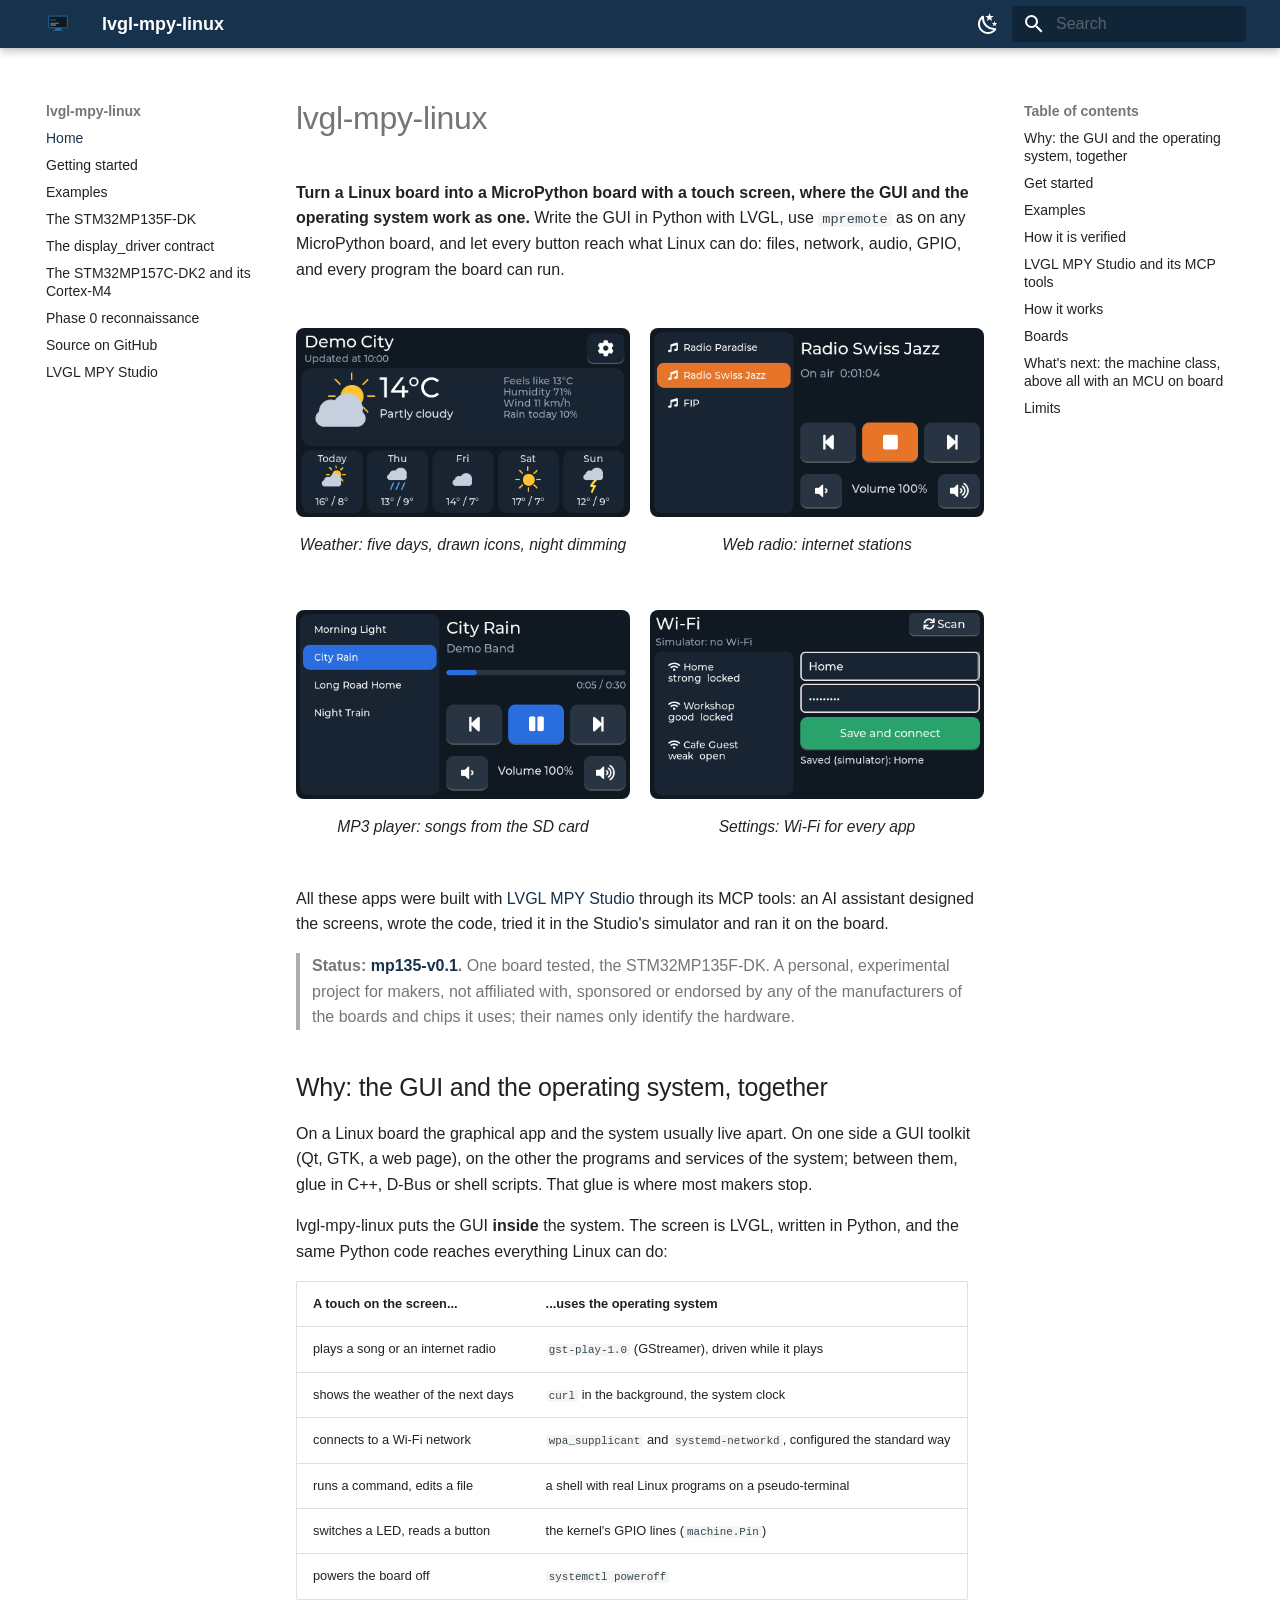
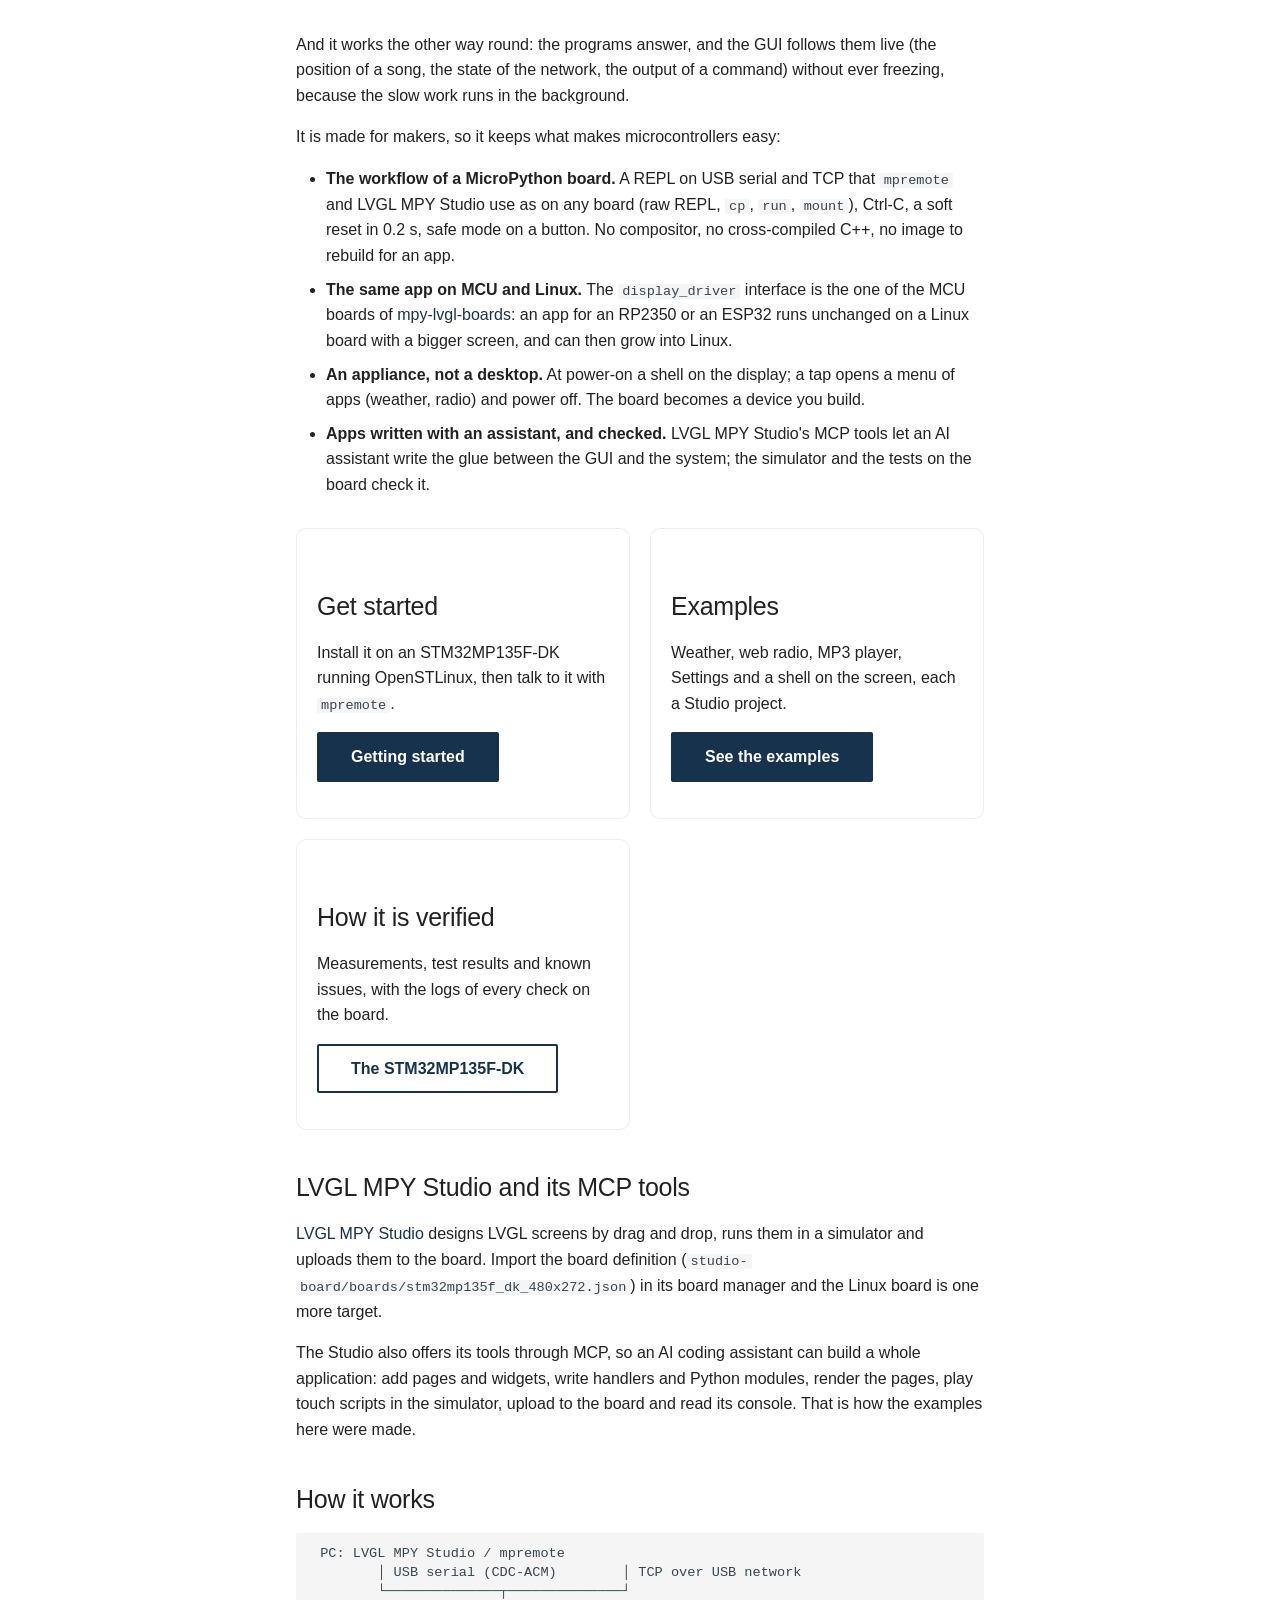
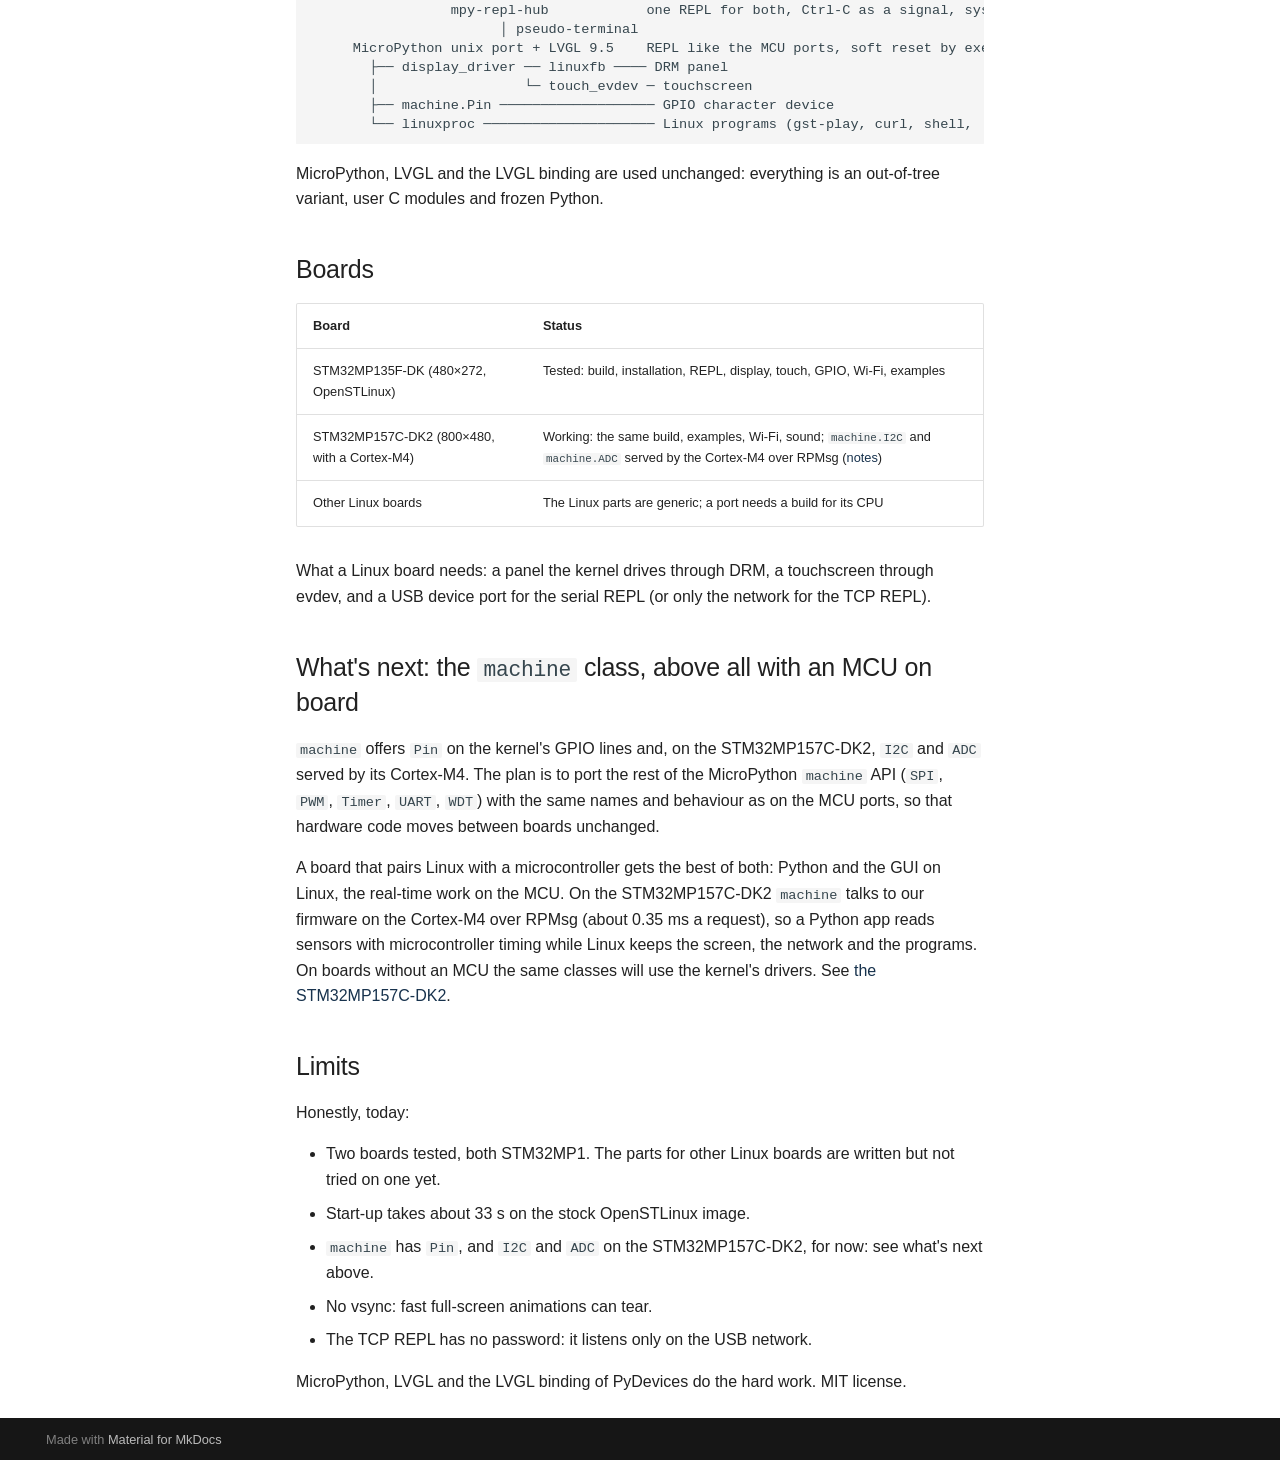
==== index.html @ 4e5cf6b1 "Site: STM32MP157C-DK2 and its Cortex-M4" ====
<!doctype html>
<html lang="en" class="no-js">
  <head>
    
      <meta charset="utf-8">
      <meta name="viewport" content="width=device-width,initial-scale=1">
      
        <meta name="description" content="Turn a Linux board into a MicroPython board with a touch screen">
      
      
      
        <link rel="canonical" href="https://copper-and-code.github.io/lvgl-mpy-linux/">
      
      
      
        <link rel="next" href="stm32mp135f-dk-install/">
      
      
        
      
      
      <link rel="icon" href="images/logo.svg">
      <meta name="generator" content="mkdocs-1.6.1, mkdocs-material-9.8.1">
    
    
      
        <title>lvgl-mpy-linux</title>
      
    
    
      <link rel="stylesheet" href="assets/stylesheets/main.57a0d79d.min.css">
      
        
        <link rel="stylesheet" href="assets/stylesheets/palette.fb2fffe2.min.css">
      
      


    
    
      
    
    
      
    
    
      <link rel="stylesheet" href="stylesheets/site.css">
    
    <script>__md_scope=new URL(".",location),__md_hash=e=>[...e].reduce(((e,_)=>(e<<5)-e+_.charCodeAt(0)),0),__md_get=(e,_=localStorage,t=__md_scope)=>JSON.parse(_.getItem(t.pathname+"."+e)),__md_set=(e,_,t=localStorage,a=__md_scope)=>{try{t.setItem(a.pathname+"."+e,JSON.stringify(_))}catch(e){}}</script>
    
      

    
    
  </head>
  
  
    
    
      
    
    
    
    
    <body dir="ltr" data-md-color-scheme="default" data-md-color-primary="custom" data-md-color-accent="custom">
  
    
    <input class="md-toggle" data-md-toggle="drawer" type="checkbox" id="__drawer" autocomplete="off">
    <input class="md-toggle" data-md-toggle="search" type="checkbox" id="__search" autocomplete="off">
    <label class="md-overlay" for="__drawer"></label>
    <div data-md-component="skip">
      
        
        <a href="#lvgl-mpy-linux" class="md-skip">
          Skip to content
        </a>
      
    </div>
    <div data-md-component="announce">
      
    </div>
    
    
      

  

<header class="md-header md-header--shadow" data-md-component="header">
  <nav class="md-header__inner md-grid" aria-label="Header">
    <a href="." title="lvgl-mpy-linux" class="md-header__button md-logo" aria-label="lvgl-mpy-linux" data-md-component="logo">
      
  <img src="images/logo.svg" alt="logo">

    </a>
    <label class="md-header__button md-icon" for="__drawer">
      
      <svg xmlns="http://www.w3.org/2000/svg" viewBox="0 0 24 24"><path d="M3 6h18v2H3zm0 5h18v2H3zm0 5h18v2H3z"/></svg>
    </label>
    <div class="md-header__title" data-md-component="header-title">
      <div class="md-header__ellipsis">
        <div class="md-header__topic">
          <span class="md-ellipsis">
            lvgl-mpy-linux
          </span>
        </div>
        <div class="md-header__topic" data-md-component="header-topic">
          <span class="md-ellipsis">
            
              Home
            
          </span>
        </div>
      </div>
    </div>
    
      
        <form class="md-header__option" data-md-component="palette">
  
    
    
    
    <input class="md-option" data-md-color-media="(prefers-color-scheme: light)" data-md-color-scheme="default" data-md-color-primary="custom" data-md-color-accent="custom"  aria-label="Switch to dark mode"  type="radio" name="__palette" id="__palette_0">
    
      <label class="md-header__button md-icon" title="Switch to dark mode" for="__palette_1" hidden>
        <svg xmlns="http://www.w3.org/2000/svg" viewBox="0 0 24 24"><path d="m17.75 4.09-2.53 1.94.91 3.06-2.63-1.81-2.63 1.81.91-3.06-2.53-1.94L12.44 4l1.06-3 1.06 3zm3.5 6.91-1.64 1.25.59 1.98-1.7-1.17-1.7 1.17.59-1.98L15.75 11l2.06-.05L18.5 9l.69 1.95zm-2.28 4.95c.83-.08 1.72 1.1 1.19 1.85-.32.45-.66.87-1.08 1.27C15.17 23 8.84 23 4.94 19.07c-3.91-3.9-3.91-10.24 0-14.14.4-.4.82-.76 1.27-1.08.75-.53 1.93.36 1.85 1.19-.27 2.86.69 5.83 2.89 8.02a9.96 9.96 0 0 0 8.02 2.89m-1.64 2.02a12.08 12.08 0 0 1-7.8-3.47c-2.17-2.19-3.33-5-3.49-7.82-2.81 3.14-2.7 7.96.31 10.98 3.02 3.01 7.84 3.12 10.98.31"/></svg>
      </label>
    
  
    
    
    
    <input class="md-option" data-md-color-media="(prefers-color-scheme: dark)" data-md-color-scheme="slate" data-md-color-primary="custom" data-md-color-accent="custom"  aria-label="Switch to light mode"  type="radio" name="__palette" id="__palette_1">
    
      <label class="md-header__button md-icon" title="Switch to light mode" for="__palette_0" hidden>
        <svg xmlns="http://www.w3.org/2000/svg" viewBox="0 0 24 24"><path d="M12 7a5 5 0 0 1 5 5 5 5 0 0 1-5 5 5 5 0 0 1-5-5 5 5 0 0 1 5-5m0 2a3 3 0 0 0-3 3 3 3 0 0 0 3 3 3 3 0 0 0 3-3 3 3 0 0 0-3-3m0-7 2.39 3.42C13.65 5.15 12.84 5 12 5s-1.65.15-2.39.42zM3.34 7l4.16-.35A7.2 7.2 0 0 0 5.94 8.5c-.44.74-.69 1.5-.83 2.29zm.02 10 1.76-3.77a7.131 7.131 0 0 0 2.38 4.14zM20.65 7l-1.77 3.79a7.02 7.02 0 0 0-2.38-4.15zm-.01 10-4.14.36c.59-.51 1.12-1.14 1.54-1.86.42-.73.69-1.5.83-2.29zM12 22l-2.41-3.44c.74.27 1.55.44 2.41.44.82 0 1.63-.17 2.37-.44z"/></svg>
      </label>
    
  
</form>
      
    
    
      <script>var palette=__md_get("__palette");if(palette&&palette.color){if("(prefers-color-scheme)"===palette.color.media){var media=matchMedia("(prefers-color-scheme: light)"),input=document.querySelector(media.matches?"[data-md-color-media='(prefers-color-scheme: light)']":"[data-md-color-media='(prefers-color-scheme: dark)']");palette.color.media=input.getAttribute("data-md-color-media"),palette.color.scheme=input.getAttribute("data-md-color-scheme"),palette.color.primary=input.getAttribute("data-md-color-primary"),palette.color.accent=input.getAttribute("data-md-color-accent")}for(var[key,value]of Object.entries(palette.color))document.body.setAttribute("data-md-color-"+key,value)}</script>
    
    
    
      
      
        <label class="md-header__button md-icon" for="__search">
          
          <svg xmlns="http://www.w3.org/2000/svg" viewBox="0 0 24 24"><path d="M9.5 3A6.5 6.5 0 0 1 16 9.5c0 1.61-.59 3.09-1.56 4.23l.27.27h.79l5 5-1.5 1.5-5-5v-.79l-.27-.27A6.52 6.52 0 0 1 9.5 16 6.5 6.5 0 0 1 3 9.5 6.5 6.5 0 0 1 9.5 3m0 2C7 5 5 7 5 9.5S7 14 9.5 14 14 12 14 9.5 12 5 9.5 5"/></svg>
        </label>
        <div class="md-search" data-md-component="search" role="dialog">
  <label class="md-search__overlay" for="__search"></label>
  <div class="md-search__inner" role="search">
    <form class="md-search__form" name="search">
      <input type="text" class="md-search__input" name="query" aria-label="Search" placeholder="Search" autocapitalize="off" autocorrect="off" autocomplete="off" spellcheck="false" data-md-component="search-query" required>
      <label class="md-search__icon md-icon" for="__search">
        
        <svg xmlns="http://www.w3.org/2000/svg" viewBox="0 0 24 24"><path d="M9.5 3A6.5 6.5 0 0 1 16 9.5c0 1.61-.59 3.09-1.56 4.23l.27.27h.79l5 5-1.5 1.5-5-5v-.79l-.27-.27A6.52 6.52 0 0 1 9.5 16 6.5 6.5 0 0 1 3 9.5 6.5 6.5 0 0 1 9.5 3m0 2C7 5 5 7 5 9.5S7 14 9.5 14 14 12 14 9.5 12 5 9.5 5"/></svg>
        
        <svg xmlns="http://www.w3.org/2000/svg" viewBox="0 0 24 24"><path d="M20 11v2H8l5.5 5.5-1.42 1.42L4.16 12l7.92-7.92L13.5 5.5 8 11z"/></svg>
      </label>
      <nav class="md-search__options" aria-label="Search">
        
          <a href="javascript:void(0)" class="md-search__icon md-icon" title="Share" aria-label="Share" data-clipboard data-clipboard-text="" data-md-component="search-share" tabindex="-1">
            
            <svg xmlns="http://www.w3.org/2000/svg" viewBox="0 0 24 24"><path d="M18 16.08c-.76 0-1.44.3-1.96.77L8.91 12.7c.05-.23.09-.46.09-.7s-.04-.47-.09-.7l7.05-4.11c.54.5 1.25.81 2.04.81a3 3 0 0 0 3-3 3 3 0 0 0-3-3 3 3 0 0 0-3 3c0 .24.04.47.09.7L8.04 9.81C7.5 9.31 6.79 9 6 9a3 3 0 0 0-3 3 3 3 0 0 0 3 3c.79 0 1.5-.31 2.04-.81l7.12 4.15c-.05.21-.08.43-.08.66 0 1.61 1.31 2.91 2.92 2.91s2.92-1.3 2.92-2.91A2.92 2.92 0 0 0 18 16.08"/></svg>
          </a>
        
        <button type="reset" class="md-search__icon md-icon" title="Clear" aria-label="Clear" tabindex="-1">
          
          <svg xmlns="http://www.w3.org/2000/svg" viewBox="0 0 24 24"><path d="M19 6.41 17.59 5 12 10.59 6.41 5 5 6.41 10.59 12 5 17.59 6.41 19 12 13.41 17.59 19 19 17.59 13.41 12z"/></svg>
        </button>
      </nav>
      
    </form>
    <div class="md-search__output">
      <div class="md-search__scrollwrap" tabindex="0" data-md-scrollfix>
        <div class="md-search-result" data-md-component="search-result">
          <div class="md-search-result__meta">
            Initializing search
          </div>
          <ol class="md-search-result__list" role="presentation"></ol>
        </div>
      </div>
    </div>
  </div>
</div>
      
    
    
  </nav>
  
</header>
    
    <div class="md-container" data-md-component="container">
      
      
        
          
        
      
      <main class="md-main" data-md-component="main">
        <div class="md-main__inner md-grid">
          
            
              
              <div class="md-sidebar md-sidebar--primary" data-md-component="sidebar" data-md-type="navigation" >
                <div class="md-sidebar__scrollwrap">
                  <div class="md-sidebar__inner">
                    



<nav class="md-nav md-nav--primary" aria-label="Navigation" data-md-level="0">
  <label class="md-nav__title" for="__drawer">
    <a href="." title="lvgl-mpy-linux" class="md-nav__button md-logo" aria-label="lvgl-mpy-linux" data-md-component="logo">
      
  <img src="images/logo.svg" alt="logo">

    </a>
    lvgl-mpy-linux
  </label>
  
  <ul class="md-nav__list" data-md-scrollfix>
    
      
      
  
  
    
  
  
  
    <li class="md-nav__item md-nav__item--active">
      
      <input class="md-nav__toggle md-toggle" type="checkbox" id="__toc">
      
      
        
      
      
        <label class="md-nav__link md-nav__link--active" for="__toc">
          
  
  
  <span class="md-ellipsis">
    
  
    Home
  

    
  </span>
  
  

          <span class="md-nav__icon md-icon"></span>
        </label>
      
      <a href="." class="md-nav__link md-nav__link--active">
        
  
  
  <span class="md-ellipsis">
    
  
    Home
  

    
  </span>
  
  

      </a>
      
        

<nav class="md-nav md-nav--secondary" aria-label="Table of contents">
  
  
  
    
  
  
    <label class="md-nav__title" for="__toc">
      <span class="md-nav__icon md-icon"></span>
      Table of contents
    </label>
    <ul class="md-nav__list" data-md-component="toc" data-md-scrollfix>
      
        <li class="md-nav__item">
  <a href="#why-the-gui-and-the-operating-system-together" class="md-nav__link">
    <span class="md-ellipsis">
      
        Why: the GUI and the operating system, together
      
    </span>
  </a>
  
</li>
      
        <li class="md-nav__item">
  <a href="#get-started" class="md-nav__link">
    <span class="md-ellipsis">
      
        Get started
      
    </span>
  </a>
  
</li>
      
        <li class="md-nav__item">
  <a href="#examples" class="md-nav__link">
    <span class="md-ellipsis">
      
        Examples
      
    </span>
  </a>
  
</li>
      
        <li class="md-nav__item">
  <a href="#how-it-is-verified" class="md-nav__link">
    <span class="md-ellipsis">
      
        How it is verified
      
    </span>
  </a>
  
</li>
      
        <li class="md-nav__item">
  <a href="#lvgl-mpy-studio-and-its-mcp-tools" class="md-nav__link">
    <span class="md-ellipsis">
      
        LVGL MPY Studio and its MCP tools
      
    </span>
  </a>
  
</li>
      
        <li class="md-nav__item">
  <a href="#how-it-works" class="md-nav__link">
    <span class="md-ellipsis">
      
        How it works
      
    </span>
  </a>
  
</li>
      
        <li class="md-nav__item">
  <a href="#boards" class="md-nav__link">
    <span class="md-ellipsis">
      
        Boards
      
    </span>
  </a>
  
</li>
      
        <li class="md-nav__item">
  <a href="#whats-next-the-machine-class-above-all-with-an-mcu-on-board" class="md-nav__link">
    <span class="md-ellipsis">
      
        What's next: the machine class, above all with an MCU on board
      
    </span>
  </a>
  
</li>
      
        <li class="md-nav__item">
  <a href="#limits" class="md-nav__link">
    <span class="md-ellipsis">
      
        Limits
      
    </span>
  </a>
  
</li>
      
    </ul>
  
</nav>
      
    </li>
  

    
      
      
  
  
  
  
    <li class="md-nav__item">
      <a href="stm32mp135f-dk-install/" class="md-nav__link">
        
  
  
  <span class="md-ellipsis">
    
  
    Getting started
  

    
  </span>
  
  

      </a>
    </li>
  

    
      
      
  
  
  
  
    <li class="md-nav__item">
      <a href="examples/" class="md-nav__link">
        
  
  
  <span class="md-ellipsis">
    
  
    Examples
  

    
  </span>
  
  

      </a>
    </li>
  

    
      
      
  
  
  
  
    <li class="md-nav__item">
      <a href="stm32mp135f-dk/" class="md-nav__link">
        
  
  
  <span class="md-ellipsis">
    
  
    The STM32MP135F-DK
  

    
  </span>
  
  

      </a>
    </li>
  

    
      
      
  
  
  
  
    <li class="md-nav__item">
      <a href="display-driver/" class="md-nav__link">
        
  
  
  <span class="md-ellipsis">
    
  
    The display_driver contract
  

    
  </span>
  
  

      </a>
    </li>
  

    
      
      
  
  
  
  
    <li class="md-nav__item">
      <a href="stm32mp157c-dk2/" class="md-nav__link">
        
  
  
  <span class="md-ellipsis">
    
  
    The STM32MP157C-DK2 and its Cortex-M4
  

    
  </span>
  
  

      </a>
    </li>
  

    
      
      
  
  
  
  
    <li class="md-nav__item">
      <a href="ricognizione/" class="md-nav__link">
        
  
  
  <span class="md-ellipsis">
    
  
    Phase 0 reconnaissance
  

    
  </span>
  
  

      </a>
    </li>
  

    
      
      
  
  
  
  
    <li class="md-nav__item">
      <a href="https://github.com/Copper-And-Code/lvgl-mpy-linux" class="md-nav__link">
        
  
  
  <span class="md-ellipsis">
    
  
    Source on GitHub
  

    
  </span>
  
  

      </a>
    </li>
  

    
      
      
  
  
  
  
    <li class="md-nav__item">
      <a href="https://copper-and-code.github.io/lvgl-mpy-studio/" class="md-nav__link">
        
  
  
  <span class="md-ellipsis">
    
  
    LVGL MPY Studio
  

    
  </span>
  
  

      </a>
    </li>
  

    
  </ul>
</nav>
                  </div>
                </div>
              </div>
            
            
              
              <div class="md-sidebar md-sidebar--secondary" data-md-component="sidebar" data-md-type="toc" >
                <div class="md-sidebar__scrollwrap">
                  <div class="md-sidebar__inner">
                    

<nav class="md-nav md-nav--secondary" aria-label="Table of contents">
  
  
  
    
  
  
    <label class="md-nav__title" for="__toc">
      <span class="md-nav__icon md-icon"></span>
      Table of contents
    </label>
    <ul class="md-nav__list" data-md-component="toc" data-md-scrollfix>
      
        <li class="md-nav__item">
  <a href="#why-the-gui-and-the-operating-system-together" class="md-nav__link">
    <span class="md-ellipsis">
      
        Why: the GUI and the operating system, together
      
    </span>
  </a>
  
</li>
      
        <li class="md-nav__item">
  <a href="#get-started" class="md-nav__link">
    <span class="md-ellipsis">
      
        Get started
      
    </span>
  </a>
  
</li>
      
        <li class="md-nav__item">
  <a href="#examples" class="md-nav__link">
    <span class="md-ellipsis">
      
        Examples
      
    </span>
  </a>
  
</li>
      
        <li class="md-nav__item">
  <a href="#how-it-is-verified" class="md-nav__link">
    <span class="md-ellipsis">
      
        How it is verified
      
    </span>
  </a>
  
</li>
      
        <li class="md-nav__item">
  <a href="#lvgl-mpy-studio-and-its-mcp-tools" class="md-nav__link">
    <span class="md-ellipsis">
      
        LVGL MPY Studio and its MCP tools
      
    </span>
  </a>
  
</li>
      
        <li class="md-nav__item">
  <a href="#how-it-works" class="md-nav__link">
    <span class="md-ellipsis">
      
        How it works
      
    </span>
  </a>
  
</li>
      
        <li class="md-nav__item">
  <a href="#boards" class="md-nav__link">
    <span class="md-ellipsis">
      
        Boards
      
    </span>
  </a>
  
</li>
      
        <li class="md-nav__item">
  <a href="#whats-next-the-machine-class-above-all-with-an-mcu-on-board" class="md-nav__link">
    <span class="md-ellipsis">
      
        What's next: the machine class, above all with an MCU on board
      
    </span>
  </a>
  
</li>
      
        <li class="md-nav__item">
  <a href="#limits" class="md-nav__link">
    <span class="md-ellipsis">
      
        Limits
      
    </span>
  </a>
  
</li>
      
    </ul>
  
</nav>
                  </div>
                </div>
              </div>
            
          
          
            <div class="md-content" data-md-component="content">
              
              <article class="md-content__inner md-typeset">
                
                  



<h1 id="lvgl-mpy-linux">lvgl-mpy-linux<a class="headerlink" href="#lvgl-mpy-linux" title="Permanent link">&para;</a></h1>
<p><strong>Turn a Linux board into a MicroPython board with a touch screen, where the GUI and the operating
system work as one.</strong> Write the GUI in Python with LVGL, use <code>mpremote</code> as on any MicroPython board,
and let every button reach what Linux can do: files, network, audio, GPIO, and every program the
board can run.</p>
<div class="shot-grid">
<figure>
<p><img alt="Weather" src="images/weather.png" /></p>
<figcaption>Weather: five days, drawn icons, night dimming</figcaption>
</figure>
<figure>
<p><img alt="Web radio" src="images/web-radio.png" /></p>
<figcaption>Web radio: internet stations</figcaption>
</figure>
<figure>
<p><img alt="MP3 player" src="images/mp3-player.png" /></p>
<figcaption>MP3 player: songs from the SD card</figcaption>
</figure>
<figure>
<p><img alt="Settings" src="images/settings.png" /></p>
<figcaption>Settings: Wi-Fi for every app</figcaption>
</figure>
</div>
<p>All these apps were built with <a href="https://copper-and-code.github.io/lvgl-mpy-studio/">LVGL MPY Studio</a>
through its MCP tools: an AI assistant designed the screens, wrote the code, tried it in the
Studio's simulator and ran it on the board.</p>
<blockquote>
<p><strong>Status: <a href="https://github.com/Copper-And-Code/lvgl-mpy-linux/releases/tag/mp135-v0.1">mp135-v0.1</a>.</strong>
One board tested, the STM32MP135F-DK. A personal, experimental project for makers, not affiliated
with, sponsored or endorsed by any of the manufacturers of the boards and chips it uses; their
names only identify the hardware.</p>
</blockquote>
<h2 id="why-the-gui-and-the-operating-system-together">Why: the GUI and the operating system, together<a class="headerlink" href="#why-the-gui-and-the-operating-system-together" title="Permanent link">&para;</a></h2>
<p>On a Linux board the graphical app and the system usually live apart. On one side a GUI toolkit
(Qt, GTK, a web page), on the other the programs and services of the system; between them, glue in
C++, D-Bus or shell scripts. That glue is where most makers stop.</p>
<p>lvgl-mpy-linux puts the GUI <strong>inside</strong> the system. The screen is LVGL, written in Python, and the
same Python code reaches everything Linux can do:</p>
<table>
<thead>
<tr>
<th>A touch on the screen...</th>
<th>...uses the operating system</th>
</tr>
</thead>
<tbody>
<tr>
<td>plays a song or an internet radio</td>
<td><code>gst-play-1.0</code> (GStreamer), driven while it plays</td>
</tr>
<tr>
<td>shows the weather of the next days</td>
<td><code>curl</code> in the background, the system clock</td>
</tr>
<tr>
<td>connects to a Wi-Fi network</td>
<td><code>wpa_supplicant</code> and <code>systemd-networkd</code>, configured the standard way</td>
</tr>
<tr>
<td>runs a command, edits a file</td>
<td>a shell with real Linux programs on a pseudo-terminal</td>
</tr>
<tr>
<td>switches a LED, reads a button</td>
<td>the kernel's GPIO lines (<code>machine.Pin</code>)</td>
</tr>
<tr>
<td>powers the board off</td>
<td><code>systemctl poweroff</code></td>
</tr>
</tbody>
</table>
<p>And it works the other way round: the programs answer, and the GUI follows them live (the position
of a song, the state of the network, the output of a command) without ever freezing, because the
slow work runs in the background.</p>
<p>It is made for makers, so it keeps what makes microcontrollers easy:</p>
<ul>
<li><strong>The workflow of a MicroPython board.</strong> A REPL on USB serial and TCP that <code>mpremote</code> and LVGL
  MPY Studio use as on any board (raw REPL, <code>cp</code>, <code>run</code>, <code>mount</code>), Ctrl-C, a soft reset in 0.2 s,
  safe mode on a button. No compositor, no cross-compiled C++, no image to rebuild for an app.</li>
<li><strong>The same app on MCU and Linux.</strong> The <code>display_driver</code> interface is the one of the MCU boards of
  <a href="https://github.com/Copper-And-Code/mpy-lvgl-boards">mpy-lvgl-boards</a>: an app for an RP2350 or an
  ESP32 runs unchanged on a Linux board with a bigger screen, and can then grow into Linux.</li>
<li><strong>An appliance, not a desktop.</strong> At power-on a shell on the display; a tap opens a menu of apps
  (weather, radio) and power off. The board becomes a device you build.</li>
<li><strong>Apps written with an assistant, and checked.</strong> LVGL MPY Studio's MCP tools let an AI assistant
  write the glue between the GUI and the system; the simulator and the tests on the board check it.</li>
</ul>
<div class="home-grid">
<div class="home-card">
<h2 id="get-started">Get started<a class="headerlink" href="#get-started" title="Permanent link">&para;</a></h2>
<p>Install it on an STM32MP135F-DK running OpenSTLinux, then talk to it with <code>mpremote</code>.</p>
<p><a class="md-button md-button--primary" href="stm32mp135f-dk-install/">Getting started</a></p>
</div>
<div class="home-card">
<h2 id="examples">Examples<a class="headerlink" href="#examples" title="Permanent link">&para;</a></h2>
<p>Weather, web radio, MP3 player, Settings and a shell on the screen, each a Studio project.</p>
<p><a class="md-button md-button--primary" href="examples/">See the examples</a></p>
</div>
<div class="home-card">
<h2 id="how-it-is-verified">How it is verified<a class="headerlink" href="#how-it-is-verified" title="Permanent link">&para;</a></h2>
<p>Measurements, test results and known issues, with the logs of every check on the board.</p>
<p><a class="md-button" href="stm32mp135f-dk/">The STM32MP135F-DK</a></p>
</div>
</div>
<h2 id="lvgl-mpy-studio-and-its-mcp-tools">LVGL MPY Studio and its MCP tools<a class="headerlink" href="#lvgl-mpy-studio-and-its-mcp-tools" title="Permanent link">&para;</a></h2>
<p><a href="https://copper-and-code.github.io/lvgl-mpy-studio/">LVGL MPY Studio</a> designs LVGL screens by drag
and drop, runs them in a simulator and uploads them to the board. Import the board definition
(<code>studio-board/boards/stm32mp135f_dk_480x272.json</code>) in its board manager and the Linux board is one
more target.</p>
<p>The Studio also offers its tools through MCP, so an AI coding assistant can build a whole
application: add pages and widgets, write handlers and Python modules, render the pages, play
touch scripts in the simulator, upload to the board and read its console. That is how the examples
here were made.</p>
<h2 id="how-it-works">How it works<a class="headerlink" href="#how-it-works" title="Permanent link">&para;</a></h2>
<div class="highlight"><pre><span></span><code> PC: LVGL MPY Studio / mpremote
        │ USB serial (CDC-ACM)        │ TCP over USB network
        └──────────────┬──────────────┘
                 mpy-repl-hub            one REPL for both, Ctrl-C as a signal, systemd watchdog
                       │ pseudo-terminal
     MicroPython unix port + LVGL 9.5    REPL like the MCU ports, soft reset by execve
       ├── display_driver ── linuxfb ──── DRM panel
       │                  └─ touch_evdev ─ touchscreen
       ├── machine.Pin ─────────────────── GPIO character device
       └── linuxproc ───────────────────── Linux programs (gst-play, curl, shell, ...)
</code></pre></div>
<p>MicroPython, LVGL and the LVGL binding are used unchanged: everything is an out-of-tree variant,
user C modules and frozen Python.</p>
<h2 id="boards">Boards<a class="headerlink" href="#boards" title="Permanent link">&para;</a></h2>
<table>
<thead>
<tr>
<th>Board</th>
<th>Status</th>
</tr>
</thead>
<tbody>
<tr>
<td>STM32MP135F-DK (480×272, OpenSTLinux)</td>
<td>Tested: build, installation, REPL, display, touch, GPIO, Wi-Fi, examples</td>
</tr>
<tr>
<td>STM32MP157C-DK2 (800×480, with a Cortex-M4)</td>
<td>Working: the same build, examples, Wi-Fi, sound; <code>machine.I2C</code> and <code>machine.ADC</code> served by the Cortex-M4 over RPMsg (<a href="stm32mp157c-dk2/">notes</a>)</td>
</tr>
<tr>
<td>Other Linux boards</td>
<td>The Linux parts are generic; a port needs a build for its CPU</td>
</tr>
</tbody>
</table>
<p>What a Linux board needs: a panel the kernel drives through DRM, a touchscreen through evdev, and a
USB device port for the serial REPL (or only the network for the TCP REPL).</p>
<h2 id="whats-next-the-machine-class-above-all-with-an-mcu-on-board">What's next: the <code>machine</code> class, above all with an MCU on board<a class="headerlink" href="#whats-next-the-machine-class-above-all-with-an-mcu-on-board" title="Permanent link">&para;</a></h2>
<p><code>machine</code> offers <code>Pin</code> on the kernel's GPIO lines and, on the STM32MP157C-DK2, <code>I2C</code> and <code>ADC</code>
served by its Cortex-M4. The plan is to port the rest of the MicroPython <code>machine</code> API (<code>SPI</code>,
<code>PWM</code>, <code>Timer</code>, <code>UART</code>, <code>WDT</code>) with the same names and behaviour as on the MCU ports, so that
hardware code moves between boards unchanged.</p>
<p>A board that pairs Linux with a microcontroller gets the best of both: Python and the GUI on
Linux, the real-time work on the MCU. On the STM32MP157C-DK2 <code>machine</code> talks to our firmware on the
Cortex-M4 over RPMsg (about 0.35 ms a request), so a Python app reads sensors with microcontroller
timing while Linux keeps the screen, the network and the programs. On boards without an MCU the
same classes will use the kernel's drivers.
See <a href="stm32mp157c-dk2/">the STM32MP157C-DK2</a>.</p>
<h2 id="limits">Limits<a class="headerlink" href="#limits" title="Permanent link">&para;</a></h2>
<p>Honestly, today:</p>
<ul>
<li>Two boards tested, both STM32MP1. The parts for other Linux boards are written but not tried on one yet.</li>
<li>Start-up takes about 33 s on the stock OpenSTLinux image.</li>
<li><code>machine</code> has <code>Pin</code>, and <code>I2C</code> and <code>ADC</code> on the STM32MP157C-DK2, for now: see what's next above.</li>
<li>No vsync: fast full-screen animations can tear.</li>
<li>The TCP REPL has no password: it listens only on the USB network.</li>
</ul>
<p>MicroPython, LVGL and the LVGL binding of PyDevices do the hard work. MIT license.</p>












                
              </article>
            </div>
          
          
<script>var target=document.getElementById(location.hash.slice(1));target&&target.name&&(target.checked=target.name.startsWith("__tabbed_"))</script>
        </div>
        
          <button type="button" class="md-top md-icon" data-md-component="top" hidden>
  
  <svg xmlns="http://www.w3.org/2000/svg" viewBox="0 0 24 24"><path d="M13 20h-2V8l-5.5 5.5-1.42-1.42L12 4.16l7.92 7.92-1.42 1.42L13 8z"/></svg>
  Back to top
</button>
        
      </main>
      
        <footer class="md-footer">
  
  <div class="md-footer-meta md-typeset">
    <div class="md-footer-meta__inner md-grid">
      <div class="md-copyright">
  
  
    Made with
    <a href="https://squidfunk.github.io/mkdocs-material/" target="_blank" rel="noopener">
      Material for MkDocs
    </a>
  
</div>
      
    </div>
  </div>
</footer>
      
    </div>
    <div class="md-dialog" data-md-component="dialog">
      <div class="md-dialog__inner md-typeset"></div>
    </div>
    
    
    
      
      
      <script id="__config" type="application/json">{"annotate": null, "base": ".", "features": ["navigation.top", "navigation.tracking", "search.highlight", "search.share"], "search": "assets/javascripts/workers/search.a7633da7.min.js", "tags": null, "translations": {"clipboard.copied": "Copied to clipboard", "clipboard.copy": "Copy to clipboard", "search.result.more.one": "1 more on this page", "search.result.more.other": "# more on this page", "search.result.none": "No matching documents", "search.result.one": "1 matching document", "search.result.other": "# matching documents", "search.result.placeholder": "Type to start searching", "search.result.term.missing": "Missing", "select.version": "Select version"}, "version": null}</script>
    
    
      <script src="assets/javascripts/bundle.a5f9d56c.min.js"></script>
      
    
  </body>
</html>
---- assets/stylesheets/main.57a0d79d.min.css ----
@charset "UTF-8";html{box-sizing:border-box;-webkit-text-size-adjust:none;-moz-text-size-adjust:none;text-size-adjust:none}*,:after,:before{box-sizing:inherit}@media(prefers-reduced-motion){*,:after,:before{transition:none!important}}body{margin:0;-webkit-font-smoothing:antialiased;-moz-osx-font-smoothing:grayscale;--md-text-font-family:var(--md-text-font, _),
    -apple-system, BlinkMacSystemFont, Helvetica, Arial, sans-serif;--md-code-font-family:var(--md-code-font, _),
    SFMono-Regular, Consolas, Menlo, monospace}.md-typeset code:not(.focus-visible),a,button,input,label{-webkit-tap-highlight-color:transparent}a{color:inherit;text-decoration:none}hr{box-sizing:initial;display:block;height:.05rem;padding:0;overflow:visible;border:0}small{font-size:80%}sub,sup{line-height:1em}img{border-style:none}table{border-spacing:0;border-collapse:initial}td,th{font-weight:400;vertical-align:top}button{padding:0;margin:0;font-family:inherit;font-size:inherit;background:#0000;border:0}input{border:0;outline:none}:root{--md-primary-fg-color:#4051b5;--md-primary-fg-color--light:#5d6cc0;--md-primary-fg-color--dark:#303fa1;--md-primary-bg-color:#fff;--md-primary-bg-color--light:#ffffffb3;--md-accent-fg-color:#526cfe;--md-accent-fg-color--transparent:#526cfe1a;--md-accent-bg-color:#fff;--md-accent-bg-color--light:#ffffffb3;--md-typeset-table-sort-icon:url("data:image/svg+xml;charset=utf-8,<svg xmlns='http://www.w3.org/2000/svg' viewBox='0 0 24 24'><path d='m18 21-4-4h3V7h-3l4-4 4 4h-3v10h3M2 19v-2h10v2M2 13v-2h7v2M2 7V5h4v2z'/></svg>");--md-typeset-table-sort-icon--asc:url("data:image/svg+xml;charset=utf-8,<svg xmlns='http://www.w3.org/2000/svg' viewBox='0 0 24 24'><path d='M19 17h3l-4 4-4-4h3V3h2M2 17h10v2H2M6 5v2H2V5m0 6h7v2H2z'/></svg>");--md-typeset-table-sort-icon--desc:url("data:image/svg+xml;charset=utf-8,<svg xmlns='http://www.w3.org/2000/svg' viewBox='0 0 24 24'><path d='M19 7h3l-4-4-4 4h3v14h2M2 17h10v2H2M6 5v2H2V5m0 6h7v2H2z'/></svg>")}[data-md-color-scheme=default]{color-scheme:light}[data-md-color-scheme=default] img[src$="#gh-dark-mode-only"],[data-md-color-scheme=default] img[src$="#only-dark"]{display:none}:root,[data-md-color-scheme=default]{--md-hue:225deg;--md-default-fg-color:#000000de;--md-default-fg-color--light:#0000008a;--md-default-fg-color--lighter:#00000052;--md-default-fg-color--lightest:#00000012;--md-default-bg-color:#fff;--md-default-bg-color--light:#ffffffb3;--md-default-bg-color--lighter:#ffffff4d;--md-default-bg-color--lightest:#ffffff1f;--md-code-fg-color:#36464e;--md-code-bg-color:#f5f5f5;--md-code-bg-color--light:#f5f5f5b3;--md-code-bg-color--lighter:#f5f5f54d;--md-code-hl-color:#4287ff;--md-code-hl-color--light:#4287ff1a;--md-code-hl-number-color:#d52a2a;--md-code-hl-special-color:#db1457;--md-code-hl-function-color:#a846b9;--md-code-hl-constant-color:#6e59d9;--md-code-hl-keyword-color:#3f6ec6;--md-code-hl-string-color:#1c7d4d;--md-code-hl-name-color:var(--md-code-fg-color);--md-code-hl-operator-color:var(--md-default-fg-color--light);--md-code-hl-punctuation-color:var(--md-default-fg-color--light);--md-code-hl-comment-color:var(--md-default-fg-color--light);--md-code-hl-generic-color:var(--md-default-fg-color--light);--md-code-hl-variable-color:var(--md-default-fg-color--light);--md-typeset-color:var(--md-default-fg-color);--md-typeset-a-color:var(--md-primary-fg-color);--md-typeset-del-color:#f5503d26;--md-typeset-ins-color:#0bd57026;--md-typeset-kbd-color:#fafafa;--md-typeset-kbd-accent-color:#fff;--md-typeset-kbd-border-color:#b8b8b8;--md-typeset-mark-color:#ffff0080;--md-typeset-table-color:#0000001f;--md-typeset-table-color--light:#00000009;--md-admonition-fg-color:var(--md-default-fg-color);--md-admonition-bg-color:var(--md-default-bg-color);--md-warning-fg-color:#000000de;--md-warning-bg-color:#ff9;--md-footer-fg-color:#fff;--md-footer-fg-color--light:#ffffffb3;--md-footer-fg-color--lighter:#ffffff73;--md-footer-bg-color:#000000de;--md-footer-bg-color--dark:#00000052;--md-shadow-z1:0 0.2rem 0.5rem #0000000d,
    0 0 0.05rem #0000001a;--md-shadow-z2:0 0.2rem 0.5rem #0000001a,
    0 0 0.05rem #00000040;--md-shadow-z3:0 0.2rem 0.5rem #0003,
    0 0 0.05rem #00000059}.md-icon svg{display:block;width:1.2rem;height:1.2rem;fill:currentcolor}aside,body,input{font-family:var(--md-text-font-family);font-feature-settings:"kern","liga";color:var(--md-typeset-color)}code,kbd,pre{font-family:var(--md-code-font-family);font-feature-settings:"kern"}.md-typeset{font-size:.8rem;line-height:1.6;overflow-wrap:break-word;-webkit-print-color-adjust:exact;color-adjust:exact}@media print{.md-typeset{font-size:.68rem}.md-typeset code,.md-typeset kbd,.md-typeset pre{white-space:pre-wrap}}.md-typeset blockquote,.md-typeset dl,.md-typeset figure,.md-typeset ol,.md-typeset pre,.md-typeset ul{margin-top:1em;margin-bottom:1em}.md-typeset h1{margin:0 0 1.25em;font-size:2em;line-height:1.3;color:var(--md-default-fg-color--light)}.md-typeset h1,.md-typeset h2{font-weight:300;letter-spacing:-.01em}.md-typeset h2{margin:1.6em 0 .64em;font-size:1.5625em;line-height:1.4}.md-typeset h3{margin:1.6em 0 .8em;font-size:1.25em;font-weight:400;line-height:1.5;letter-spacing:-.01em}.md-typeset h2+h3{margin-top:.8em}.md-typeset h4{margin:1em 0;font-weight:700;letter-spacing:-.01em}.md-typeset h5,.md-typeset h6{margin:1.25em 0;font-size:.8em;font-weight:700;color:var(--md-default-fg-color--light);letter-spacing:-.01em}.md-typeset h5{text-transform:uppercase}.md-typeset h5 code{text-transform:none}.md-typeset hr{display:flow-root;margin:1.5em 0;border-bottom:.05rem solid var(--md-default-fg-color--lightest)}.md-typeset a{color:var(--md-typeset-a-color);word-break:break-word}.md-typeset a,.md-typeset a:before{transition:color 125ms}.md-typeset a:focus,.md-typeset a:hover{color:var(--md-accent-fg-color)}.md-typeset a:focus code,.md-typeset a:hover code{color:var(--md-accent-fg-color);background-color:var(--md-accent-fg-color--transparent)}.md-typeset a code{color:var(--md-typeset-a-color)}.md-typeset a.focus-visible{outline-color:var(--md-accent-fg-color);outline-offset:.2rem}.md-typeset code,.md-typeset kbd,.md-typeset pre{font-variant-ligatures:none;color:var(--md-code-fg-color);direction:ltr;transition:background-color 125ms}.md-typeset code{padding:0 .2941176471em;font-size:.85em;word-break:break-word;background-color:var(--md-code-bg-color);border-radius:.1rem;-webkit-box-decoration-break:clone;box-decoration-break:clone;transition:color 125ms,background-color 125ms}.md-typeset code:not(.focus-visible){outline:none}.md-typeset pre{position:relative;display:flow-root;line-height:1.4}.md-typeset pre>code{display:block;padding:.7720588235em 1.1764705882em;margin:0;overflow:auto;word-break:normal;touch-action:auto;scrollbar-color:var(--md-default-fg-color--lighter) #0000;scrollbar-width:thin;outline-color:var(--md-accent-fg-color);box-shadow:none;-webkit-box-decoration-break:slice;box-decoration-break:slice}.md-typeset pre>code:hover{scrollbar-color:var(--md-accent-fg-color) #0000}.md-typeset pre>code::-webkit-scrollbar{width:.2rem;height:.2rem}.md-typeset pre>code::-webkit-scrollbar-thumb{background-color:var(--md-default-fg-color--lighter)}.md-typeset pre>code::-webkit-scrollbar-thumb:hover{background-color:var(--md-accent-fg-color)}.md-typeset kbd{display:inline-block;padding:0 .6666666667em;font-size:.75em;color:var(--md-default-fg-color);word-break:break-word;vertical-align:text-top;background-color:var(--md-typeset-kbd-color);border-radius:.1rem;box-shadow:0 .1rem 0 .05rem var(--md-typeset-kbd-border-color),0 .1rem 0 var(--md-typeset-kbd-border-color),0 -.1rem .2rem var(--md-typeset-kbd-accent-color) inset}.md-typeset mark{color:inherit;word-break:break-word;background-color:var(--md-typeset-mark-color);-webkit-box-decoration-break:clone;box-decoration-break:clone}.md-typeset abbr{text-decoration:none;cursor:help}.md-typeset [data-preview],.md-typeset abbr{border-bottom:.05rem dotted var(--md-default-fg-color--light)}.md-typeset small{opacity:.75}[dir=ltr] .md-typeset sub,[dir=ltr] .md-typeset sup{margin-left:.078125em}[dir=rtl] .md-typeset sub,[dir=rtl] .md-typeset sup{margin-right:.078125em}[dir=ltr] .md-typeset blockquote{padding-left:.6rem;border-left:.2rem solid var(--md-default-fg-color--lighter)}[dir=rtl] .md-typeset blockquote{padding-right:.6rem;border-right:.2rem solid var(--md-default-fg-color--lighter)}.md-typeset blockquote{margin-left:0;margin-right:0;color:var(--md-default-fg-color--light)}.md-typeset ul{list-style-type:disc}.md-typeset ul[type]{list-style-type:revert-layer}[dir=ltr] .md-typeset ol,[dir=ltr] .md-typeset ol li ol,[dir=ltr] .md-typeset ol li ul,[dir=ltr] .md-typeset ul,[dir=ltr] .md-typeset ul li ol,[dir=ltr] .md-typeset ul li ul{margin-left:.625em}[dir=rtl] .md-typeset ol,[dir=rtl] .md-typeset ol li ol,[dir=rtl] .md-typeset ol li ul,[dir=rtl] .md-typeset ul,[dir=rtl] .md-typeset ul li ol,[dir=rtl] .md-typeset ul li ul{margin-right:.625em}.md-typeset ol,.md-typeset ul{padding:0}.md-typeset ol:not([hidden]),.md-typeset ul:not([hidden]){display:flow-root}.md-typeset ol ol,.md-typeset ul ol{list-style-type:lower-alpha}.md-typeset ol ol ol,.md-typeset ul ol ol{list-style-type:lower-roman}.md-typeset ol ol ol ol,.md-typeset ul ol ol ol{list-style-type:upper-alpha}.md-typeset ol ol ol ol ol,.md-typeset ul ol ol ol ol{list-style-type:upper-roman}.md-typeset ol[type],.md-typeset ul[type]{list-style-type:revert-layer}[dir=ltr] .md-typeset ol li,[dir=ltr] .md-typeset ul li{margin-left:1.25em}[dir=rtl] .md-typeset ol li,[dir=rtl] .md-typeset ul li{margin-right:1.25em}.md-typeset ol li,.md-typeset ul li{margin-bottom:.5em}.md-typeset ol li blockquote,.md-typeset ol li p,.md-typeset ul li blockquote,.md-typeset ul li p{margin:.5em 0}.md-typeset ol li:last-child,.md-typeset ul li:last-child{margin-bottom:0}.md-typeset ol li ol,.md-typeset ol li ul,.md-typeset ul li ol,.md-typeset ul li ul{margin-top:.5em;margin-bottom:.5em}[dir=ltr] .md-typeset dd{margin-left:1.875em}[dir=rtl] .md-typeset dd{margin-right:1.875em}.md-typeset dd{margin-top:1em;margin-bottom:1.5em}.md-typeset img,.md-typeset svg,.md-typeset video{max-width:100%;height:auto}.md-typeset img[align=left]{margin:1em 1em 1em 0}.md-typeset img[align=right]{margin:1em 0 1em 1em}.md-typeset img[align]:only-child{margin-top:0}.md-typeset figure{display:flow-root;width:fit-content;max-width:100%;margin:1em auto;text-align:center}.md-typeset figure img{display:block;margin:0 auto}.md-typeset figcaption{max-width:24rem;margin:1em auto;font-style:italic}.md-typeset iframe{max-width:100%}.md-typeset table:not([class]){display:inline-block;max-width:100%;overflow:auto;font-size:.64rem;touch-action:auto;background-color:var(--md-default-bg-color);border:.05rem solid var(--md-typeset-table-color);border-radius:.1rem}@media print{.md-typeset table:not([class]){display:table}}.md-typeset table:not([class])+*{margin-top:1.5em}.md-typeset table:not([class]) td>:first-child,.md-typeset table:not([class]) th>:first-child{margin-top:0}.md-typeset table:not([class]) td>:last-child,.md-typeset table:not([class]) th>:last-child{margin-bottom:0}.md-typeset table:not([class]) td:not([align]),.md-typeset table:not([class]) th:not([align]){text-align:left}[dir=rtl] .md-typeset table:not([class]) td:not([align]),[dir=rtl] .md-typeset table:not([class]) th:not([align]){text-align:right}.md-typeset table:not([class]) th{min-width:5rem;padding:.9375em 1.25em;font-weight:700;vertical-align:top}.md-typeset table:not([class]) td{padding:.9375em 1.25em;vertical-align:top;border-top:.05rem solid var(--md-typeset-table-color)}.md-typeset table:not([class]) tbody tr{transition:background-color 125ms}.md-typeset table:not([class]) tbody tr:hover{background-color:var(--md-typeset-table-color--light);box-shadow:0 .05rem 0 var(--md-default-bg-color) inset}.md-typeset table:not([class]) a{word-break:normal}.md-typeset table th[role=columnheader]{cursor:pointer}[dir=ltr] .md-typeset table th[role=columnheader]:after{margin-left:.5em}[dir=rtl] .md-typeset table th[role=columnheader]:after{margin-right:.5em}.md-typeset table th[role=columnheader]:after{display:inline-block;width:1.2em;height:1.2em;vertical-align:text-bottom;content:"";-webkit-mask-image:var(--md-typeset-table-sort-icon);mask-image:var(--md-typeset-table-sort-icon);-webkit-mask-repeat:no-repeat;mask-repeat:no-repeat;-webkit-mask-size:contain;mask-size:contain;transition:background-color 125ms}.md-typeset table th[role=columnheader]:hover:after{background-color:var(--md-default-fg-color--lighter)}.md-typeset table th[role=columnheader][aria-sort=ascending]:after{background-color:var(--md-default-fg-color--light);-webkit-mask-image:var(--md-typeset-table-sort-icon--asc);mask-image:var(--md-typeset-table-sort-icon--asc)}.md-typeset table th[role=columnheader][aria-sort=descending]:after{background-color:var(--md-default-fg-color--light);-webkit-mask-image:var(--md-typeset-table-sort-icon--desc);mask-image:var(--md-typeset-table-sort-icon--desc)}.md-typeset__scrollwrap{margin:1em -.8rem;overflow-x:auto;touch-action:auto}.md-typeset__table{display:inline-block;padding:0 .8rem;margin-bottom:.5em}@media print{.md-typeset__table{display:block}}html .md-typeset__table table{display:table;width:100%;margin:0;overflow:hidden}@media screen and (max-width:44.984375em){.md-content__inner>pre{margin:1em -.8rem}.md-content__inner>pre code{border-radius:0}}.md-typeset .md-author{position:relative;display:block;flex-shrink:0;width:1.6rem;height:1.6rem;overflow:hidden;border-radius:100%;transition:color 125ms,transform 125ms}.md-typeset .md-author img{display:block}.md-typeset .md-author--more{font-size:.6rem;font-weight:700;line-height:1.6rem;color:var(--md-default-fg-color--lighter);text-align:center;background:var(--md-default-fg-color--lightest)}.md-typeset .md-author--long{width:2.4rem;height:2.4rem}.md-typeset a.md-author{transform:scale(1)}.md-typeset a.md-author img{filter:grayscale(100%) opacity(75%);border-radius:100%;transition:filter 125ms}.md-typeset a.md-author:focus,.md-typeset a.md-author:hover{z-index:1;transform:scale(1.1)}.md-typeset a.md-author:focus img,.md-typeset a.md-author:hover img{filter:grayscale(0)}.md-banner{overflow:auto;color:var(--md-footer-fg-color);background-color:var(--md-footer-bg-color)}@media print{.md-banner{display:none}}.md-banner--warning{color:var(--md-warning-fg-color);background-color:var(--md-warning-bg-color)}.md-banner__inner{padding:0 .8rem;margin:.6rem auto;font-size:.7rem}[dir=ltr] .md-banner__button{float:right}[dir=rtl] .md-banner__button{float:left}.md-banner__button{color:inherit;cursor:pointer;transition:opacity .25s}.no-js .md-banner__button{display:none}.md-banner__button:hover{opacity:.7}html{height:100%;overflow-x:hidden;font-size:125%}@media screen and (min-width:100em){html{font-size:137.5%}}@media screen and (min-width:125em){html{font-size:150%}}body{position:relative;display:flex;flex-direction:column;width:100%;min-height:100%;font-size:.5rem;background-color:var(--md-default-bg-color)}@media print{body{display:block}}@media screen and (max-width:59.984375em){body[data-md-scrolllock]{position:fixed}}.md-grid{max-width:61rem;margin-left:auto;margin-right:auto}.md-container{display:flex;flex-grow:1;flex-direction:column}@media print{.md-container{display:block}}.md-main{flex-grow:1}.md-main__inner{display:flex;height:100%;margin-top:1.5rem}.md-ellipsis{overflow:hidden;text-overflow:ellipsis}.md-toggle{display:none}.md-option{position:absolute;width:0;height:0;opacity:0}.md-option:checked+label:not([hidden]){display:block}.md-option.focus-visible+label{outline-style:auto;outline-color:var(--md-accent-fg-color)}.md-skip{position:fixed;z-index:-1;padding:.3rem .5rem;margin:.5rem;font-size:.64rem;color:var(--md-default-bg-color);background-color:var(--md-default-fg-color);border-radius:.1rem;outline-color:var(--md-accent-fg-color);opacity:0;transform:translateY(.4rem)}.md-skip:focus{z-index:10;opacity:1;transition:transform .25s cubic-bezier(.4,0,.2,1),opacity 175ms 75ms;transform:translateY(0)}@page{margin:25mm}:root{--md-clipboard-icon:url("data:image/svg+xml;charset=utf-8,<svg xmlns='http://www.w3.org/2000/svg' viewBox='0 0 24 24'><path d='M19 21H8V7h11m0-2H8a2 2 0 0 0-2 2v14a2 2 0 0 0 2 2h11a2 2 0 0 0 2-2V7a2 2 0 0 0-2-2m-3-4H4a2 2 0 0 0-2 2v14h2V3h12z'/></svg>");--md-code-select-icon:url("data:image/svg+xml;charset=utf-8,<svg xmlns='http://www.w3.org/2000/svg' viewBox='0 0 24 24'><path d='M19 19h-4v2h4c1.1 0 2-.9 2-2v-4h-2m0-12h-4v2h4v4h2V5c0-1.1-.9-2-2-2M5 5h4V3H5c-1.1 0-2 .9-2 2v4h2m0 6H3v4c0 1.1.9 2 2 2h4v-2H5zm2-4h2v2H7zm4 0h2v2h-2zm4 0h2v2h-2zM7 7h2v2H7zm4 0h2v2h-2zm4 0h2v2h-2zm-8 8h2v2H7zm4 0h2v2h-2zm4 0h2v2h-2z'/></svg>");--md-code-copy-icon:url("data:image/svg+xml;charset=utf-8,<svg xmlns='http://www.w3.org/2000/svg' viewBox='0 0 24 24'><path d='M19 21H8V7h11m0-2H8a2 2 0 0 0-2 2v14a2 2 0 0 0 2 2h11a2 2 0 0 0 2-2V7a2 2 0 0 0-2-2m-3-4H4a2 2 0 0 0-2 2v14h2V3h12z'/></svg>")}.md-clipboard{z-index:1;width:1.5em;height:1.5em;color:var(--md-default-fg-color--lightest);cursor:pointer;border-radius:.1rem;outline-color:var(--md-accent-fg-color);outline-offset:.1rem;transition:color .25s}@media print{.md-clipboard{display:none}}.md-clipboard:not(.focus-visible){outline:none;-webkit-tap-highlight-color:transparent}:hover>.md-clipboard{color:var(--md-default-fg-color--light)}.md-clipboard:focus,.md-clipboard:hover{color:var(--md-accent-fg-color)}.md-clipboard:after{display:block;width:1.125em;height:1.125em;margin:0 auto;content:"";background-color:currentcolor;-webkit-mask-image:var(--md-clipboard-icon);mask-image:var(--md-clipboard-icon);-webkit-mask-repeat:no-repeat;mask-repeat:no-repeat;-webkit-mask-position:center;mask-position:center;-webkit-mask-size:contain;mask-size:contain}.md-clipboard--inline{cursor:pointer}.md-clipboard--inline code{transition:color .25s,background-color .25s}.md-clipboard--inline:focus code,.md-clipboard--inline:hover code{color:var(--md-accent-fg-color);background-color:var(--md-accent-fg-color--transparent)}.md-typeset .md-code__content{display:grid}.md-code__nav{position:absolute;top:.25em;right:.25em;z-index:1;display:flex;gap:.2rem;padding:.2rem;background-color:var(--md-code-bg-color--lighter);border-radius:.1rem;transition:background-color .25s}:hover>.md-code__nav{background-color:var(--md-code-bg-color--light)}.md-code__button{display:block;width:1.5em;height:1.5em;color:var(--md-default-fg-color--lightest);cursor:pointer;outline-color:var(--md-accent-fg-color);outline-offset:.1rem;transition:color .25s}:hover>*>.md-code__button{color:var(--md-default-fg-color--light)}.md-code__button.focus-visible,.md-code__button:hover{color:var(--md-accent-fg-color)}.md-code__button--active{color:var(--md-default-fg-color)!important}.md-code__button:after{display:block;width:1.125em;height:1.125em;margin:0 auto;content:"";background-color:currentcolor;-webkit-mask-repeat:no-repeat;mask-repeat:no-repeat;-webkit-mask-position:center;mask-position:center;-webkit-mask-size:contain;mask-size:contain}.md-code__button[data-md-type=select]:after{-webkit-mask-image:var(--md-code-select-icon);mask-image:var(--md-code-select-icon)}.md-code__button[data-md-type=copy]:after{-webkit-mask-image:var(--md-code-copy-icon);mask-image:var(--md-code-copy-icon)}@keyframes consent{0%{opacity:0;transform:translateY(100%)}to{opacity:1;transform:translateY(0)}}@keyframes overlay{0%{opacity:0}to{opacity:1}}.md-consent__overlay{position:fixed;top:0;z-index:5;width:100%;height:100%;background-color:#0000008a;-webkit-backdrop-filter:blur(.1rem);backdrop-filter:blur(.1rem);opacity:1;animation:overlay .25s both}.md-consent__inner{position:fixed;bottom:0;z-index:5;width:100%;max-height:100%;padding:0;overflow:auto;background-color:var(--md-default-bg-color);border:0;border-radius:.1rem;box-shadow:0 0 .2rem #0000001a,0 .2rem .4rem #0003;animation:consent .5s cubic-bezier(.1,.7,.1,1) both}.md-consent__form{padding:.8rem}.md-consent__settings{display:none;margin:1em 0}input:checked+.md-consent__settings{display:block}.md-consent__controls{margin-bottom:.8rem}.md-typeset .md-consent__controls .md-button{display:inline}@media screen and (max-width:44.984375em){.md-typeset .md-consent__controls .md-button{display:block;width:100%;margin-top:.4rem;text-align:center}}.md-consent label{cursor:pointer}.md-content{flex-grow:1;min-width:0}.md-content__inner{padding-top:.6rem;margin:0 .8rem 1.2rem}@media screen and (min-width:76.25em){[dir=ltr] .md-sidebar--primary:not([hidden])~.md-content>.md-content__inner,[dir=rtl] .md-sidebar--secondary:not([hidden])~.md-content>.md-content__inner{margin-left:1.2rem}[dir=ltr] .md-sidebar--secondary:not([hidden])~.md-content>.md-content__inner,[dir=rtl] .md-sidebar--primary:not([hidden])~.md-content>.md-content__inner{margin-right:1.2rem}}.md-content__inner:before{display:block;height:.4rem;content:""}.md-content__inner>:last-child{margin-bottom:0}[dir=ltr] .md-content__button{float:right;margin-left:.4rem}[dir=rtl] .md-content__button{float:left;margin-right:.4rem}.md-content__button{padding:0;margin:.4rem 0}@media print{.md-content__button{display:none}}.md-typeset .md-content__button{color:var(--md-default-fg-color--lighter)}.md-content__button svg{display:inline;vertical-align:top}[dir=rtl] .md-content__button svg{transform:scaleX(-1)}[dir=ltr] .md-dialog{right:.8rem}[dir=rtl] .md-dialog{left:.8rem}.md-dialog{position:fixed;bottom:.8rem;z-index:4;min-width:11.1rem;padding:.4rem .6rem;pointer-events:none;background-color:var(--md-default-fg-color);border-radius:.1rem;box-shadow:var(--md-shadow-z3);opacity:0;transition:transform 0s .4s,opacity .4s;transform:translateY(100%)}@media print{.md-dialog{display:none}}.md-dialog--active{pointer-events:auto;opacity:1;transition:transform .4s cubic-bezier(.075,.85,.175,1),opacity .4s;transform:translateY(0)}.md-dialog__inner{font-size:.7rem;color:var(--md-default-bg-color)}.md-feedback{margin:2em 0 1em;text-align:center}.md-feedback fieldset{padding:0;margin:0;border:none}.md-feedback__title{margin:1em auto;font-weight:700}.md-feedback__inner{position:relative}.md-feedback__list{position:relative;display:flex;flex-wrap:wrap;place-content:baseline center}.md-feedback__list:hover .md-icon:not(:disabled){color:var(--md-default-fg-color--lighter)}:disabled .md-feedback__list{min-height:1.8rem}.md-feedback__icon{flex-shrink:0;margin:0 .1rem;color:var(--md-default-fg-color--light);cursor:pointer;transition:color 125ms}.md-feedback__icon:not(:disabled).md-icon:hover{color:var(--md-accent-fg-color)}.md-feedback__icon:disabled{color:var(--md-default-fg-color--lightest);pointer-events:none}.md-feedback__note{position:relative;opacity:0;transition:transform .4s cubic-bezier(.1,.7,.1,1),opacity .15s;transform:translateY(.4rem)}.md-feedback__note>*{max-width:16rem;margin:0 auto}:disabled .md-feedback__note{opacity:1;transform:translateY(0)}@media print{.md-feedback,.md-footer{display:none}}.md-footer{color:var(--md-footer-fg-color);background-color:var(--md-footer-bg-color)}.md-footer__inner{justify-content:space-between;padding:.2rem;overflow:auto}.md-footer__inner:not([hidden]){display:flex}.md-footer__link{display:flex;flex-grow:.01;align-items:end;max-width:100%;margin-top:1rem;margin-bottom:.4rem;overflow:hidden;outline-color:var(--md-accent-fg-color);transition:opacity .25s}.md-footer__link:focus,.md-footer__link:hover{opacity:.7}[dir=rtl] .md-footer__link svg{transform:scaleX(-1)}@media screen and (max-width:44.984375em){.md-footer__link--prev{flex-shrink:0}.md-footer__link--prev .md-footer__title{display:none}}[dir=ltr] .md-footer__link--next{margin-left:auto}.md-footer__link--next{text-align:right}[dir=rtl] .md-footer__link--next{margin-right:auto;text-align:left}.md-footer__title{flex-grow:1;max-width:calc(100% - 2.4rem);padding:0 1rem;margin-bottom:.7rem;font-size:.9rem;white-space:nowrap}.md-footer__button{padding:.4rem;margin:.2rem}.md-footer__direction{font-size:.64rem;opacity:.7}.md-footer-meta{background-color:var(--md-footer-bg-color--dark)}.md-footer-meta__inner{display:flex;flex-wrap:wrap;justify-content:space-between;padding:.2rem}html .md-footer-meta.md-typeset a{color:var(--md-footer-fg-color--light)}html .md-footer-meta.md-typeset a:focus,html .md-footer-meta.md-typeset a:hover{color:var(--md-footer-fg-color)}.md-copyright{width:100%;padding:.4rem 0;margin:auto .6rem;font-size:.64rem;color:var(--md-footer-fg-color--lighter)}.md-copyright__highlight{color:var(--md-footer-fg-color--light)}.md-social{display:inline-flex;gap:.2rem;padding:.2rem 0 .6rem;margin:0 .4rem}@media screen and (min-width:45em){.md-copyright{width:auto}.md-social{padding:.6rem 0}}.md-social__link{display:inline-block;width:1.6rem;height:1.6rem;text-align:center}.md-social__link:before{line-height:1.9}.md-social__link svg{max-height:.8rem;vertical-align:-25%;fill:currentcolor}.md-typeset .md-button{display:inline-block;padding:.625em 2em;font-weight:700;color:var(--md-primary-fg-color);cursor:pointer;border:.1rem solid;border-radius:.1rem;transition:color 125ms,background-color 125ms,border-color 125ms}.md-typeset .md-button--primary{color:var(--md-primary-bg-color);background-color:var(--md-primary-fg-color);border-color:var(--md-primary-fg-color)}.md-typeset .md-button:focus,.md-typeset .md-button:hover{color:var(--md-accent-bg-color);background-color:var(--md-accent-fg-color);border-color:var(--md-accent-fg-color)}[dir=ltr] .md-typeset .md-input,[dir=rtl] .md-typeset .md-input{border-top-left-radius:.1rem}[dir=ltr] .md-typeset .md-input,[dir=rtl] .md-typeset .md-input{border-top-right-radius:.1rem}.md-typeset .md-input{height:1.8rem;padding:0 .6rem;font-size:.8rem;border-bottom:.1rem solid var(--md-default-fg-color--lighter);box-shadow:var(--md-shadow-z1);transition:border .25s,box-shadow .25s}.md-typeset .md-input:focus,.md-typeset .md-input:hover{border-bottom-color:var(--md-accent-fg-color);box-shadow:var(--md-shadow-z2)}.md-typeset .md-input--stretch{width:100%}.md-header{position:sticky;left:0;right:0;top:0;z-index:4;display:block;color:var(--md-primary-bg-color);background-color:var(--md-primary-fg-color);box-shadow:0 0 .2rem #0000,0 .2rem .4rem #0000}@media print{.md-header{display:none}}.md-header[hidden]{transition:transform .25s cubic-bezier(.8,0,.6,1),box-shadow .25s;transform:translateY(-100%)}.md-header--shadow{box-shadow:0 0 .2rem #0000001a,0 .2rem .4rem #0003;transition:transform .25s cubic-bezier(.1,.7,.1,1),box-shadow .25s}.md-header__inner{display:flex;align-items:center;padding:0 .2rem}.md-header__button{position:relative;z-index:1;padding:.4rem;margin:.2rem;color:currentcolor;vertical-align:middle;cursor:pointer;outline-color:var(--md-accent-fg-color);transition:opacity .25s}.md-header__button:hover{opacity:.7}.md-header__button:not([hidden]){display:inline-block}.md-header__button:not(.focus-visible){outline:none;-webkit-tap-highlight-color:transparent}.md-header__button.md-logo{padding:.4rem;margin:.2rem}@media screen and (max-width:76.234375em){.md-header__button.md-logo{display:none}}.md-header__button.md-logo img,.md-header__button.md-logo svg{display:block;width:auto;height:1.2rem;fill:currentcolor}@media screen and (min-width:60em){.md-header__button[for=__search]{display:none}}.no-js .md-header__button[for=__search]{display:none}[dir=rtl] .md-header__button[for=__search] svg{transform:scaleX(-1)}@media screen and (min-width:76.25em){.md-header__button[for=__drawer]{display:none}}.md-header__topic{position:absolute;display:flex;max-width:100%;white-space:nowrap;transition:transform .4s cubic-bezier(.1,.7,.1,1),opacity .15s}.md-header__topic+.md-header__topic{z-index:-1;pointer-events:none;opacity:0;transition:transform .4s cubic-bezier(1,.7,.1,.1),opacity .15s;transform:translateX(1.25rem)}[dir=rtl] .md-header__topic+.md-header__topic{transform:translateX(-1.25rem)}.md-draft,.md-header__topic:first-child,.md-nav__title{font-weight:700}[dir=ltr] .md-header__title{margin-left:1rem;margin-right:.4rem}[dir=rtl] .md-header__title{margin-right:1rem;margin-left:.4rem}.md-header__title{flex-grow:1;height:2.4rem;font-size:.9rem;line-height:2.4rem}.md-header__title--active .md-header__topic{z-index:-1;pointer-events:none;opacity:0;transition:transform .4s cubic-bezier(1,.7,.1,.1),opacity .15s;transform:translateX(-1.25rem)}[dir=rtl] .md-header__title--active .md-header__topic{transform:translateX(1.25rem)}.md-header__title--active .md-header__topic+.md-header__topic{z-index:0;pointer-events:auto;opacity:1;transition:transform .4s cubic-bezier(.1,.7,.1,1),opacity .15s;transform:translateX(0)}.md-header__title>.md-header__ellipsis{position:relative;width:100%;height:100%}.md-header__option{display:flex;flex-shrink:0;max-width:100%;white-space:nowrap;transition:max-width 0s .25s,opacity .25s .25s}[data-md-toggle=search]:checked~.md-header .md-header__option{max-width:0;opacity:0;transition:max-width,opacity}.md-header__option>input{bottom:0}.md-header__source{display:none}@media screen and (min-width:60em){[dir=ltr] .md-header__source{margin-left:1rem}[dir=rtl] .md-header__source{margin-right:1rem}.md-header__source{display:block;width:11.7rem;max-width:11.7rem}}@media screen and (min-width:76.25em){[dir=ltr] .md-header__source{margin-left:1.4rem}[dir=rtl] .md-header__source{margin-right:1.4rem}}.md-meta{font-size:.7rem;line-height:1.3;color:var(--md-default-fg-color--light)}.md-meta__list{display:inline-flex;flex-wrap:wrap;padding:0;margin:0;list-style:none}.md-meta__item:not(:last-child):after{margin-left:.2rem;margin-right:.2rem;content:"·"}.md-meta__link{color:var(--md-typeset-a-color)}.md-meta__link:focus,.md-meta__link:hover{color:var(--md-accent-fg-color)}.md-draft{display:inline-block;padding-left:.5714285714em;padding-right:.5714285714em;color:#fff;background-color:#ff1744;border-radius:.125em}:root{--md-nav-icon--prev:url("data:image/svg+xml;charset=utf-8,<svg xmlns='http://www.w3.org/2000/svg' viewBox='0 0 24 24'><path d='M20 11v2H8l5.5 5.5-1.42 1.42L4.16 12l7.92-7.92L13.5 5.5 8 11z'/></svg>");--md-nav-icon--next:url("data:image/svg+xml;charset=utf-8,<svg xmlns='http://www.w3.org/2000/svg' viewBox='0 0 24 24'><path d='M8.59 16.58 13.17 12 8.59 7.41 10 6l6 6-6 6z'/></svg>");--md-toc-icon:url("data:image/svg+xml;charset=utf-8,<svg xmlns='http://www.w3.org/2000/svg' viewBox='0 0 24 24'><path d='M3 9h14V7H3zm0 4h14v-2H3zm0 4h14v-2H3zm16 0h2v-2h-2zm0-10v2h2V7zm0 6h2v-2h-2z'/></svg>");--md-path-icon:url("data:image/svg+xml;charset=utf-8,<svg xmlns='http://www.w3.org/2000/svg' viewBox='0 0 24 24'><path d='M8.59 16.58 13.17 12 8.59 7.41 10 6l6 6-6 6z'/></svg>");--md-post-pin-icon:url("data:image/svg+xml;charset=utf-8,<svg xmlns='http://www.w3.org/2000/svg' viewBox='0 0 24 24'><path d='M16 12V4h1V2H7v2h1v8l-2 2v2h5.2v6h1.6v-6H18v-2z'/></svg>");--md-progress-value:0;--md-progress-delay:400ms;--md-search-result-icon:url("data:image/svg+xml;charset=utf-8,<svg xmlns='http://www.w3.org/2000/svg' viewBox='0 0 24 24'><path d='M14 2H6a2 2 0 0 0-2 2v16a2 2 0 0 0 2 2h7c-.41-.25-.8-.56-1.14-.9-.33-.33-.61-.7-.86-1.1H6V4h7v5h5v1.18c.71.16 1.39.43 2 .82V8zm6.31 16.9c1.33-2.11.69-4.9-1.4-6.22-2.11-1.33-4.91-.68-6.22 1.4-1.34 2.11-.69 4.89 1.4 6.22 1.46.93 3.32.93 4.79.02L22 23.39 23.39 22zm-3.81.1a2.5 2.5 0 0 1-2.5-2.5 2.5 2.5 0 0 1 2.5-2.5 2.5 2.5 0 0 1 2.5 2.5 2.5 2.5 0 0 1-2.5 2.5'/></svg>")}.md-nav,.md-nav__link .md-typeset{font-size:.7rem;line-height:1.3}.md-nav__title{display:block;padding:0 .6rem;overflow:hidden;color:var(--md-default-fg-color--light);text-overflow:ellipsis}.md-nav__title .md-nav__button{display:none}.md-nav__title .md-nav__button img{width:auto;height:100%}.md-nav__title .md-nav__button.md-logo img,.md-nav__title .md-nav__button.md-logo svg{display:block;width:auto;max-width:100%;height:2.4rem;object-fit:contain;fill:currentcolor}.md-nav__list{padding:0;margin:0;list-style:none}.md-nav__link{display:flex;gap:.4rem;align-items:flex-start;margin-top:.625em;scroll-snap-align:start;transition:color 125ms}.md-nav__link--passed,.md-nav__link--passed code{color:var(--md-default-fg-color--light)}.md-nav__item .md-nav__link--active,.md-nav__item .md-nav__link--active code{color:var(--md-typeset-a-color)}.md-nav__link .md-ellipsis{position:relative}.md-nav__link .md-ellipsis code{word-break:normal}[dir=ltr] .md-nav__link .md-icon:last-child{margin-left:auto}[dir=rtl] .md-nav__link .md-icon:last-child{margin-right:auto}.md-nav__link svg{position:relative;flex-shrink:0;height:1.3em;fill:currentcolor}.md-nav__link[for]:focus,.md-nav__link[for]:hover,.md-nav__link[href]:focus,.md-nav__link[href]:hover{color:var(--md-accent-fg-color);cursor:pointer}.md-nav__link[for]:focus code,.md-nav__link[for]:hover code,.md-nav__link[href]:focus code,.md-nav__link[href]:hover code{color:var(--md-accent-fg-color);background-color:var(--md-accent-fg-color--transparent)}.md-nav__link.focus-visible,.md-pagination__link.focus-visible{outline-color:var(--md-accent-fg-color);outline-offset:.2rem}.md-nav--primary .md-nav__link[for=__toc]{display:none}.md-nav--primary .md-nav__link[for=__toc] .md-icon:after{display:block;width:100%;height:100%;background-color:currentcolor;-webkit-mask-image:var(--md-toc-icon);mask-image:var(--md-toc-icon)}.md-nav--primary .md-nav__link[for=__toc]~.md-nav,.md-nav__source{display:none}.md-nav__container>.md-nav__link{margin-top:0}.md-nav__container>.md-nav__link:first-child{flex-grow:1;min-width:0}.md-nav__icon{flex-shrink:0}@media screen and (max-width:76.234375em){.md-nav--primary,.md-nav--primary .md-nav{position:absolute;left:0;right:0;top:0;z-index:1;display:flex;flex-direction:column;height:100%;background-color:var(--md-default-bg-color)}.md-nav--primary .md-nav__item,.md-nav--primary .md-nav__title{font-size:.8rem;line-height:1.5}.md-nav--primary .md-nav__title{position:relative;height:5.6rem;padding:3rem .8rem .2rem;line-height:2.4rem;color:var(--md-default-fg-color--light);white-space:nowrap;cursor:pointer;background-color:var(--md-default-fg-color--lightest)}[dir=ltr] .md-nav--primary .md-nav__title .md-nav__icon{left:.4rem}[dir=rtl] .md-nav--primary .md-nav__title .md-nav__icon{right:.4rem}.md-nav--primary .md-nav__title .md-nav__icon{position:absolute;top:.4rem;display:block;width:1.2rem;height:1.2rem;margin:.2rem}.md-nav--primary .md-nav__title .md-nav__icon:after{display:block;width:100%;height:100%;content:"";background-color:currentcolor;-webkit-mask-image:var(--md-nav-icon--prev);mask-image:var(--md-nav-icon--prev);-webkit-mask-repeat:no-repeat;mask-repeat:no-repeat;-webkit-mask-position:center;mask-position:center;-webkit-mask-size:contain;mask-size:contain}.md-nav--primary .md-nav__title~.md-nav__list{overflow-y:auto;touch-action:pan-y;scroll-snap-type:y mandatory;background-color:var(--md-default-bg-color);box-shadow:0 .05rem 0 var(--md-default-fg-color--lightest) inset}.md-nav--primary .md-nav__title~.md-nav__list>:first-child{border-top:0}.md-nav--primary .md-nav__title[for=__drawer]{font-weight:700;color:var(--md-primary-bg-color);background-color:var(--md-primary-fg-color)}.md-nav--primary .md-nav__title .md-logo{position:absolute;left:.2rem;right:.2rem;top:.2rem;display:block;padding:.4rem;margin:.2rem}.md-nav--primary .md-nav__list{flex:1}.md-nav--primary .md-nav__item{border-top:.05rem solid var(--md-default-fg-color--lightest)}.md-nav--primary .md-nav__item--active>.md-nav__link{color:var(--md-typeset-a-color)}.md-nav--primary .md-nav__item--active>.md-nav__link:focus,.md-nav--primary .md-nav__item--active>.md-nav__link:hover{color:var(--md-accent-fg-color)}.md-nav--primary .md-nav__link{padding:.6rem .8rem;margin-top:0}.md-nav--primary .md-nav__link svg{margin-top:.1em}.md-nav--primary .md-nav__link>.md-nav__link{padding:0}[dir=ltr] .md-nav--primary .md-nav__link .md-nav__icon{margin-right:-.2rem}[dir=rtl] .md-nav--primary .md-nav__link .md-nav__icon{margin-left:-.2rem}.md-nav--primary .md-nav__link .md-nav__icon{width:1.2rem;height:1.2rem;font-size:1.2rem}.md-nav--primary .md-nav__link .md-nav__icon:after{display:block;width:100%;height:100%;content:"";background-color:currentcolor;-webkit-mask-image:var(--md-nav-icon--next);mask-image:var(--md-nav-icon--next);-webkit-mask-repeat:no-repeat;mask-repeat:no-repeat;-webkit-mask-position:center;mask-position:center;-webkit-mask-size:contain;mask-size:contain}[dir=rtl] .md-nav--primary .md-nav__icon:after{transform:scale(-1)}.md-nav--primary .md-nav--secondary .md-nav{position:static;background-color:initial}[dir=ltr] .md-nav--primary .md-nav--secondary .md-nav .md-nav__link{padding-left:1.4rem}[dir=rtl] .md-nav--primary .md-nav--secondary .md-nav .md-nav__link{padding-right:1.4rem}[dir=ltr] .md-nav--primary .md-nav--secondary .md-nav .md-nav .md-nav__link{padding-left:2rem}[dir=rtl] .md-nav--primary .md-nav--secondary .md-nav .md-nav .md-nav__link{padding-right:2rem}[dir=ltr] .md-nav--primary .md-nav--secondary .md-nav .md-nav .md-nav .md-nav__link{padding-left:2.6rem}[dir=rtl] .md-nav--primary .md-nav--secondary .md-nav .md-nav .md-nav .md-nav__link{padding-right:2.6rem}[dir=ltr] .md-nav--primary .md-nav--secondary .md-nav .md-nav .md-nav .md-nav .md-nav__link{padding-left:3.2rem}[dir=rtl] .md-nav--primary .md-nav--secondary .md-nav .md-nav .md-nav .md-nav .md-nav__link{padding-right:3.2rem}.md-nav--secondary{background-color:initial}.md-nav__toggle~.md-nav{display:flex;opacity:0;transition:transform .25s cubic-bezier(.8,0,.6,1),opacity 125ms 50ms;transform:translateX(100%)}[dir=rtl] .md-nav__toggle~.md-nav{transform:translateX(-100%)}.md-nav__toggle:checked~.md-nav{opacity:1;transition:transform .25s cubic-bezier(.4,0,.2,1),opacity 125ms 125ms;transform:translateX(0)}.md-nav__toggle:checked~.md-nav>.md-nav__list{backface-visibility:hidden}}@media screen and (max-width:59.984375em){.md-nav--primary .md-nav__link[for=__toc]{display:flex}.md-nav--primary .md-nav__link[for=__toc] .md-icon:after{content:""}.md-nav--primary .md-nav__link[for=__toc]+.md-nav__link{display:none}.md-nav--primary .md-nav__link[for=__toc]~.md-nav{display:flex}.md-nav__source{display:block;padding:0 .2rem;color:var(--md-primary-bg-color);background-color:var(--md-primary-fg-color--dark)}}@media screen and (min-width:60em) and (max-width:76.234375em){.md-nav--integrated .md-nav__link[for=__toc]{display:flex}.md-nav--integrated .md-nav__link[for=__toc] .md-icon:after{content:""}.md-nav--integrated .md-nav__link[for=__toc]+.md-nav__link{display:none}.md-nav--integrated .md-nav__link[for=__toc]~.md-nav{display:flex}}@media screen and (min-width:60em){.md-nav{margin-bottom:-.4rem}.md-nav--secondary .md-nav__title{position:sticky;top:0;z-index:1;background:var(--md-default-bg-color);box-shadow:0 0 .4rem .4rem var(--md-default-bg-color)}.md-nav--secondary .md-nav__title[for=__toc]{scroll-snap-align:start}.md-nav--secondary .md-nav__title .md-nav__icon{display:none}[dir=ltr] .md-nav--secondary .md-nav__list{padding-left:.6rem}[dir=rtl] .md-nav--secondary .md-nav__list{padding-right:.6rem}.md-nav--secondary .md-nav__list{padding-bottom:.4rem}[dir=ltr] .md-nav--secondary .md-nav__item>.md-nav__link{margin-right:.4rem}[dir=rtl] .md-nav--secondary .md-nav__item>.md-nav__link{margin-left:.4rem}}@media screen and (min-width:76.25em){.md-nav{margin-bottom:-.4rem;transition:max-height .25s cubic-bezier(.86,0,.07,1)}.md-nav--primary .md-nav__title{position:sticky;top:0;z-index:1;background:var(--md-default-bg-color);box-shadow:0 0 .4rem .4rem var(--md-default-bg-color)}.md-nav--primary .md-nav__title[for=__drawer]{scroll-snap-align:start}.md-nav--primary .md-nav__title .md-nav__icon{display:none}[dir=ltr] .md-nav--primary .md-nav__list{padding-left:.6rem}[dir=rtl] .md-nav--primary .md-nav__list{padding-right:.6rem}.md-nav--primary .md-nav__list{padding-bottom:.4rem}[dir=ltr] .md-nav--primary .md-nav__item>.md-nav__link{margin-right:.4rem}[dir=rtl] .md-nav--primary .md-nav__item>.md-nav__link{margin-left:.4rem}.md-nav__toggle~.md-nav{display:grid;grid-template-rows:minmax(.4rem,0fr);visibility:collapse;opacity:0;transition:grid-template-rows .25s cubic-bezier(.86,0,.07,1),opacity .25s,visibility 0s .25s}.md-nav__toggle~.md-nav>.md-nav__list{overflow:hidden}.md-nav__toggle.md-toggle--indeterminate~.md-nav,.md-nav__toggle:checked~.md-nav{grid-template-rows:minmax(.4rem,1fr);visibility:visible;opacity:1;transition:grid-template-rows .25s cubic-bezier(.86,0,.07,1),opacity .15s .1s,visibility}.md-nav__toggle.md-toggle--indeterminate~.md-nav{transition:none}.md-nav__item--nested>.md-nav>.md-nav__title{display:none}.md-nav__item--section{display:block;margin:1.25em 0}.md-nav__item--section:last-child{margin-bottom:0}.md-nav__item--section>.md-nav__link{font-weight:700}.md-nav--lifted>.md-nav__list>.md-nav__item>[for],.md-nav__item--section>.md-nav__link[for]{color:var(--md-default-fg-color--light)}.md-nav--lifted>.md-nav__list>.md-nav__item--active>.md-nav__link:not(.md-nav__container),.md-nav__item--section>.md-nav__link:not(.md-nav__container){pointer-events:none}.md-nav__item--section>.md-nav__link .md-icon,.md-nav__item--section>.md-nav__link>[for]{display:none}[dir=ltr] .md-nav__item--section>.md-nav{margin-left:-.6rem}[dir=rtl] .md-nav__item--section>.md-nav{margin-right:-.6rem}.md-nav__item--section>.md-nav{display:block;visibility:visible;opacity:1}.md-nav__item--section>.md-nav>.md-nav__list>.md-nav__item{padding:0}.md-nav__icon{width:.9rem;height:.9rem;border-radius:100%;transition:background-color .25s}.md-nav__icon:hover{background-color:var(--md-accent-fg-color--transparent)}.md-nav__icon:after{display:inline-block;width:100%;height:100%;vertical-align:-.1rem;content:"";background-color:currentcolor;border-radius:100%;-webkit-mask-image:var(--md-nav-icon--next);mask-image:var(--md-nav-icon--next);-webkit-mask-repeat:no-repeat;mask-repeat:no-repeat;-webkit-mask-position:center;mask-position:center;-webkit-mask-size:contain;mask-size:contain;transition:transform .25s}[dir=rtl] .md-nav__icon:after{transform:rotate(180deg)}.md-nav__item--nested .md-nav__toggle:checked~.md-nav__link .md-nav__icon:after,.md-nav__item--nested .md-toggle--indeterminate~.md-nav__link .md-nav__icon:after{transform:rotate(90deg)}.md-nav--lifted>.md-nav__list>.md-nav__item,.md-nav--lifted>.md-nav__title{display:none}.md-nav--lifted>.md-nav__list>.md-nav__item--active{display:block}.md-nav--lifted>.md-nav__list>.md-nav__item--active>.md-nav__link{position:sticky;top:0;z-index:1;margin-top:0;background:var(--md-default-bg-color);box-shadow:0 0 .4rem .4rem var(--md-default-bg-color)}.md-nav--lifted>.md-nav__list>.md-nav__item--active.md-nav__item--section{margin:0}[dir=ltr] .md-nav--lifted>.md-nav__list>.md-nav__item>.md-nav:not(.md-nav--secondary){margin-left:-.6rem}[dir=rtl] .md-nav--lifted>.md-nav__list>.md-nav__item>.md-nav:not(.md-nav--secondary){margin-right:-.6rem}.md-nav--lifted .md-nav[data-md-level="1"]{grid-template-rows:minmax(.4rem,1fr);visibility:visible;opacity:1}[dir=ltr] .md-nav--integrated>.md-nav__list>.md-nav__item--active .md-nav--secondary{border-left:.05rem solid var(--md-primary-fg-color)}[dir=rtl] .md-nav--integrated>.md-nav__list>.md-nav__item--active .md-nav--secondary{border-right:.05rem solid var(--md-primary-fg-color)}.md-nav--integrated>.md-nav__list>.md-nav__item--active .md-nav--secondary{display:block;margin-bottom:1.25em;visibility:visible;opacity:1}.md-nav--integrated>.md-nav__list>.md-nav__item--active .md-nav--secondary>.md-nav__list{padding-bottom:0;overflow:visible}.md-nav--integrated>.md-nav__list>.md-nav__item--active .md-nav--secondary>.md-nav__title{display:none}}.md-pagination{gap:.4rem;font-size:.8rem;font-weight:700}.md-pagination,.md-pagination>*{display:flex;align-items:center;justify-content:center}.md-pagination>*{min-width:1.8rem;height:1.8rem;text-align:center;border-radius:.2rem}.md-pagination__current{color:var(--md-default-fg-color--light);background-color:var(--md-default-fg-color--lightest)}.md-pagination__link{transition:color 125ms,background-color 125ms}.md-pagination__link:focus,.md-pagination__link:hover{color:var(--md-accent-fg-color);background-color:var(--md-accent-fg-color--transparent)}.md-pagination__link:focus svg,.md-pagination__link:hover svg{color:var(--md-accent-fg-color)}.md-pagination__link svg{display:block;width:1.2rem;max-height:100%;color:var(--md-default-fg-color--lighter);fill:currentcolor}.md-path{padding-top:1.2rem;margin:0 .8rem;overflow:auto;font-size:.7rem}.md-path:not([hidden]){display:block}@media screen and (min-width:76.25em){.md-path{margin:0 1.2rem}}.md-path__list{display:flex;gap:.2rem;align-items:center;padding:0;margin:0;list-style:none}.md-path__item:not(:first-child){display:inline-flex;gap:.2rem;white-space:nowrap}.md-path__item:not(:first-child):before{display:inline;width:.8rem;height:.8rem;content:"";background-color:var(--md-default-fg-color--lighter);-webkit-mask-image:var(--md-path-icon);mask-image:var(--md-path-icon)}.md-path__link{display:flex;align-items:center;color:var(--md-default-fg-color--light)}.md-path__link:focus,.md-path__link:hover,.md-post .md-post__meta a:focus,.md-post .md-post__meta a:hover{color:var(--md-accent-fg-color)}.md-post__back{padding-bottom:1.2rem;margin-bottom:1.2rem;border-bottom:.05rem solid var(--md-default-fg-color--lightest)}@media screen and (max-width:76.234375em){.md-post__back{display:none}}[dir=rtl] .md-post__back svg{transform:scaleX(-1)}.md-post__authors{display:flex;flex-direction:column;gap:.6rem;margin:0 .6rem 1.2rem}.md-post .md-post__meta a{transition:color 125ms}.md-post__title{font-weight:700;color:var(--md-default-fg-color--light)}.md-post--excerpt{margin-bottom:3.2rem}.md-post--excerpt .md-post__header{display:flex;gap:.6rem;align-items:center;min-height:1.6rem}.md-post--excerpt .md-post__authors{display:inline-flex;flex-direction:row;gap:.2rem;align-items:center;min-height:2.4rem;margin:0}[dir=ltr] .md-post--excerpt .md-post__meta .md-meta__list{margin-right:.4rem}[dir=rtl] .md-post--excerpt .md-post__meta .md-meta__list{margin-left:.4rem}.md-post--excerpt .md-post__content>:first-child{--md-scroll-margin:6rem;margin-top:0}.md-post>.md-nav--secondary{margin:1em 0}.md-pin{padding:.2rem;margin-top:-.05rem;background:var(--md-default-fg-color--lightest);border-radius:1rem}.md-pin:after{display:block;width:.6rem;height:.6rem;margin:0 auto;content:"";background-color:currentcolor;-webkit-mask-image:var(--md-post-pin-icon);mask-image:var(--md-post-pin-icon);-webkit-mask-repeat:no-repeat;mask-repeat:no-repeat;-webkit-mask-position:center;mask-position:center;-webkit-mask-size:contain;mask-size:contain}.md-profile{display:flex;gap:.6rem;align-items:center;width:100%;font-size:.7rem;line-height:1.4}.md-profile__description{flex-grow:1}.md-content--post{display:flex}.md-content--post>.md-content__inner{flex-grow:1;min-width:0}@media screen and (min-width:76.25em){[dir=ltr] .md-content--post>.md-content__inner{margin-left:1.2rem}[dir=rtl] .md-content--post>.md-content__inner{margin-right:1.2rem}}@media screen and (max-width:76.234375em){.md-content--post{flex-flow:column-reverse}.md-sidebar.md-sidebar--post{position:static;width:100%;padding:0}.md-sidebar.md-sidebar--post .md-sidebar__scrollwrap{overflow:visible}.md-sidebar.md-sidebar--post .md-sidebar__inner{padding:0}.md-sidebar.md-sidebar--post .md-post__meta{margin-left:.6rem;margin-right:.6rem}.md-sidebar.md-sidebar--post .md-nav__item{display:inline;border:none}.md-sidebar.md-sidebar--post .md-nav__list{display:inline-flex;flex-wrap:wrap;gap:.6rem;padding-top:.6rem;padding-bottom:.6rem}.md-sidebar.md-sidebar--post .md-nav__link{padding:0}.md-sidebar.md-sidebar--post .md-nav{position:static;height:auto;margin-bottom:0}}.md-progress{position:fixed;top:0;z-index:4;width:100%;height:.075rem;background:var(--md-primary-bg-color);opacity:min(clamp(0,var(--md-progress-value),1),clamp(0,100 - var(--md-progress-value),1));transition:transform .5s cubic-bezier(.19,1,.22,1),opacity .25s var(--md-progress-delay);transform:scaleX(calc(var(--md-progress-value) * 1%));transform-origin:left}.md-search{position:relative}.no-js .md-search{display:none}.md-search__overlay{z-index:1;opacity:0}@media screen and (max-width:59.984375em){[dir=ltr] .md-search__overlay{left:-2.2rem}[dir=rtl] .md-search__overlay{right:-2.2rem}.md-search__overlay{position:absolute;top:-1rem;width:2rem;height:2rem;overflow:hidden;pointer-events:none;background-color:var(--md-default-bg-color);border-radius:1rem;transition:transform .3s .1s,opacity .2s .2s;transform-origin:center}[data-md-toggle=search]:checked~.md-header .md-search__overlay{opacity:1;transition:transform .4s,opacity .1s}}@media screen and (min-width:60em){.md-search{padding:.2rem 0}[dir=ltr] .md-search__overlay{left:0}[dir=rtl] .md-search__overlay{right:0}.md-search__overlay{position:fixed;top:0;width:0;height:0;cursor:pointer;background-color:#0000008a;transition:width 0s .25s,height 0s .25s,opacity .25s}[data-md-toggle=search]:checked~.md-header .md-search__overlay{width:100%;height:200vh;opacity:1;transition:width,height,opacity .25s}}@media screen and (max-width:29.984375em){[data-md-toggle=search]:checked~.md-header .md-search__overlay{transform:scale(45)}}@media screen and (min-width:30em) and (max-width:44.984375em){[data-md-toggle=search]:checked~.md-header .md-search__overlay{transform:scale(60)}}@media screen and (min-width:45em) and (max-width:59.984375em){[data-md-toggle=search]:checked~.md-header .md-search__overlay{transform:scale(75)}}.md-search__inner,.md-search__scrollwrap,.md-sidebar__scrollwrap{backface-visibility:hidden}@media screen and (max-width:59.984375em){[dir=ltr] .md-search__inner{left:0}.md-search__inner{position:fixed;top:0;z-index:2;width:0;height:0;overflow:hidden;opacity:0;transition:width 0s .3s,height 0s .3s,transform .15s cubic-bezier(.4,0,.2,1) .15s,opacity .15s .15s;transform:translateX(5%)}[dir=rtl] .md-search__inner{right:0;transform:translateX(-5%)}[data-md-toggle=search]:checked~.md-header .md-search__inner{width:100%;height:100%;opacity:1;transition:width,height,transform .15s cubic-bezier(.1,.7,.1,1) .15s,opacity .15s .15s;transform:translateX(0)}}@media screen and (min-width:60em){[dir=ltr] .md-search__inner{float:right}[dir=rtl] .md-search__inner{float:left}.md-search__inner{position:relative;width:11.7rem;padding:.1rem 0;transition:width .25s cubic-bezier(.1,.7,.1,1)}}@media screen and (min-width:60em) and (max-width:76.234375em){[data-md-toggle=search]:checked~.md-header .md-search__inner{width:23.4rem}}@media screen and (min-width:76.25em){[data-md-toggle=search]:checked~.md-header .md-search__inner{width:34.4rem}}.md-search__form{position:relative;z-index:2;height:2.4rem;background-color:var(--md-default-bg-color);box-shadow:0 0 .6rem #0000;transition:color .25s,background-color .25s}@media screen and (min-width:60em){.md-search__form{height:1.8rem;background-color:#00000042;border-radius:.1rem}.md-search__form:hover{background-color:#ffffff1f}}[data-md-toggle=search]:checked~.md-header .md-search__form{color:var(--md-default-fg-color);background-color:var(--md-default-bg-color);border-radius:.1rem .1rem 0 0;box-shadow:0 0 .6rem #00000012}[dir=ltr] .md-search__input{padding-left:3.6rem;padding-right:2.2rem}[dir=rtl] .md-search__input{padding-right:3.6rem;padding-left:2.2rem}.md-search__input{position:relative;z-index:2;width:100%;height:100%;font-size:.9rem;text-overflow:ellipsis;background:#0000}.md-search__input::placeholder{transition:color .25s}.md-search__input::placeholder,.md-search__input~.md-search__icon{color:var(--md-default-fg-color--light)}.md-search__input::-ms-clear{display:none}@media screen and (max-width:59.984375em){.md-search__input{width:100%;height:2.4rem;font-size:.9rem}}.md-search__icon{display:inline-block;width:1.2rem;height:1.2rem;cursor:pointer;transition:color .25s,opacity .25s}.md-search__icon:hover{opacity:.7}[dir=ltr] .md-search__icon[for=__search]{left:.5rem}[dir=rtl] .md-search__icon[for=__search]{right:.5rem}.md-search__icon[for=__search]{position:absolute;top:.3rem;z-index:2}[dir=rtl] .md-search__icon[for=__search] svg{transform:scaleX(-1)}@media screen and (max-width:59.984375em){[dir=ltr] .md-search__icon[for=__search]{left:.8rem}[dir=rtl] .md-search__icon[for=__search]{right:.8rem}.md-search__icon[for=__search]{top:.6rem}.md-search__icon[for=__search] svg:first-child{display:none}}@media screen and (min-width:60em){[dir=ltr] .md-search__input{padding-left:2.2rem}[dir=rtl] .md-search__input{padding-right:2.2rem}.md-search__input{font-size:.8rem;color:inherit}.md-search__input::placeholder{color:var(--md-primary-bg-color--light)}.md-search__input+.md-search__icon{color:var(--md-primary-bg-color)}[data-md-toggle=search]:checked~.md-header .md-search__input{text-overflow:clip}[data-md-toggle=search]:checked~.md-header .md-search__input+.md-search__icon{color:var(--md-default-fg-color--light)}[data-md-toggle=search]:checked~.md-header .md-search__input::placeholder{color:#0000}.md-search__icon[for=__search]{pointer-events:none}.md-search__icon[for=__search] svg:last-child{display:none}}[dir=ltr] .md-search__options{right:.5rem}[dir=rtl] .md-search__options{left:.5rem}.md-search__options{position:absolute;top:.3rem;z-index:2;pointer-events:none}@media screen and (max-width:59.984375em){[dir=ltr] .md-search__options{right:.8rem}[dir=rtl] .md-search__options{left:.8rem}.md-search__options{top:.6rem}}[dir=ltr] .md-search__options>.md-icon{margin-left:.2rem}[dir=rtl] .md-search__options>.md-icon{margin-right:.2rem}.md-search__options>.md-icon{color:var(--md-default-fg-color--light);opacity:0;transition:transform .15s cubic-bezier(.1,.7,.1,1),opacity .15s;transform:scale(.75)}.md-search__options>.md-icon:not(.focus-visible){outline:none;-webkit-tap-highlight-color:transparent}[data-md-toggle=search]:checked~.md-header .md-search__input:valid~.md-search__options>.md-icon{pointer-events:auto;opacity:1;transform:scale(1)}[data-md-toggle=search]:checked~.md-header .md-search__input:valid~.md-search__options>.md-icon:hover{opacity:.7}[dir=ltr] .md-search__suggest{padding-left:3.6rem;padding-right:2.2rem}[dir=rtl] .md-search__suggest{padding-right:3.6rem;padding-left:2.2rem}.md-search__suggest{position:absolute;top:0;display:flex;align-items:center;width:100%;height:100%;font-size:.9rem;color:var(--md-default-fg-color--lighter);white-space:pre;opacity:0;transition:opacity 50ms}[data-md-toggle=search]:checked~.md-header .md-search__suggest{opacity:1;transition:opacity .3s .1s}[dir=ltr] .md-search__output,[dir=rtl] .md-search__output{border-bottom-left-radius:.1rem}[dir=ltr] .md-search__output,[dir=rtl] .md-search__output{border-bottom-right-radius:.1rem}.md-search__output{position:absolute;z-index:1;width:100%;overflow:hidden}@media screen and (max-width:59.984375em){.md-search__output{top:2.4rem;bottom:0}}.md-search__scrollwrap{height:100%;overflow-y:auto;touch-action:pan-y;background-color:var(--md-default-bg-color)}@media(max-resolution:1dppx){.md-search__scrollwrap{transform:translateZ(0)}}@media screen and (min-width:60em) and (max-width:76.234375em){.md-search__scrollwrap{width:23.4rem}}@media screen and (min-width:76.25em){.md-search__scrollwrap{width:34.4rem}}@media screen and (min-width:60em){[dir=ltr] .md-search__suggest{padding-left:2.2rem}[dir=rtl] .md-search__suggest{padding-right:2.2rem}.md-search__suggest{font-size:.8rem}.md-search__output{top:1.9rem;opacity:0;transition:opacity .4s}[data-md-toggle=search]:checked~.md-header .md-search__output{box-shadow:var(--md-shadow-z3);opacity:1}.md-search__scrollwrap{max-height:0;scrollbar-color:var(--md-default-fg-color--lighter) #0000;scrollbar-width:thin}[data-md-toggle=search]:checked~.md-header .md-search__scrollwrap{max-height:75vh}.md-search__scrollwrap:hover{scrollbar-color:var(--md-accent-fg-color) #0000}.md-search__scrollwrap::-webkit-scrollbar{width:.2rem;height:.2rem}.md-search__scrollwrap::-webkit-scrollbar-thumb{background-color:var(--md-default-fg-color--lighter)}.md-search__scrollwrap::-webkit-scrollbar-thumb:hover{background-color:var(--md-accent-fg-color)}}.md-search-result{color:var(--md-default-fg-color);word-break:break-word}.md-search-result__meta{padding:0 .8rem;font-size:.64rem;line-height:1.8rem;color:var(--md-default-fg-color--light);scroll-snap-align:start;background-color:var(--md-default-fg-color--lightest)}@media screen and (min-width:60em){[dir=ltr] .md-search-result__meta{padding-left:2.2rem}[dir=rtl] .md-search-result__meta{padding-right:2.2rem}}.md-search-result__list{padding:0;margin:0;list-style:none;-webkit-user-select:none;user-select:none}.md-search-result__item{box-shadow:0 -.05rem var(--md-default-fg-color--lightest)}.md-search-result__item:first-child{box-shadow:none}.md-search-result__link{display:block;scroll-snap-align:start;outline:none;transition:background-color .25s}.md-search-result__link:focus,.md-search-result__link:hover{background-color:var(--md-accent-fg-color--transparent)}.md-search-result__link:last-child p:last-child{margin-bottom:.6rem}.md-search-result__more>summary{position:sticky;top:0;z-index:1;display:block;cursor:pointer;scroll-snap-align:start;outline:none}.md-search-result__more>summary::marker{display:none}.md-search-result__more>summary::-webkit-details-marker{display:none}.md-search-result__more>summary>div{padding:.75em .8rem;font-size:.64rem;color:var(--md-typeset-a-color);transition:color .25s,background-color .25s}@media screen and (min-width:60em){[dir=ltr] .md-search-result__more>summary>div{padding-left:2.2rem}[dir=rtl] .md-search-result__more>summary>div{padding-right:2.2rem}}.md-search-result__more>summary:focus>div,.md-search-result__more>summary:hover>div{color:var(--md-accent-fg-color);background-color:var(--md-accent-fg-color--transparent)}.md-search-result__more[open]>summary{background-color:var(--md-default-bg-color)}.md-search-result__article{position:relative;padding:0 .8rem;overflow:hidden}@media screen and (min-width:60em){[dir=ltr] .md-search-result__article{padding-left:2.2rem}[dir=rtl] .md-search-result__article{padding-right:2.2rem}}[dir=ltr] .md-search-result__icon{left:0}[dir=rtl] .md-search-result__icon{right:0}.md-search-result__icon{position:absolute;width:1.2rem;height:1.2rem;margin:.5rem;color:var(--md-default-fg-color--light)}@media screen and (max-width:59.984375em){.md-search-result__icon{display:none}}.md-search-result__icon:after{display:inline-block;width:100%;height:100%;content:"";background-color:currentcolor;-webkit-mask-image:var(--md-search-result-icon);mask-image:var(--md-search-result-icon);-webkit-mask-repeat:no-repeat;mask-repeat:no-repeat;-webkit-mask-position:center;mask-position:center;-webkit-mask-size:contain;mask-size:contain}[dir=rtl] .md-search-result__icon:after{transform:scaleX(-1)}.md-search-result .md-typeset{font-size:.64rem;line-height:1.6;color:var(--md-default-fg-color--light)}.md-search-result .md-typeset h1{margin:.55rem 0;font-size:.8rem;font-weight:400;line-height:1.4;color:var(--md-default-fg-color)}.md-search-result .md-typeset h1 mark,.md-search-result .md-typeset h2 mark{text-decoration:none}.md-search-result .md-typeset h2{font-weight:700;line-height:1.6}.md-search-result .md-typeset h2,.md-search-result__terms{margin:.5em 0;font-size:.64rem;color:var(--md-default-fg-color)}.md-search-result__terms{display:block;font-style:italic}.md-search-result mark{color:var(--md-accent-fg-color);text-decoration:underline;background-color:initial}.md-select{position:relative;z-index:1}.md-select__inner{position:absolute;top:calc(100% - .2rem);left:50%;max-height:0;margin-top:.2rem;color:var(--md-default-fg-color);background-color:var(--md-default-bg-color);border-radius:.1rem;box-shadow:var(--md-shadow-z2);opacity:0;transition:transform .25s 375ms,opacity .25s .25s,max-height 0s .5s;transform:translate3d(-50%,.3rem,0)}.md-select:focus-within .md-select__inner,.md-select:hover .md-select__inner{max-height:10rem;opacity:1;transition:transform .25s cubic-bezier(.1,.7,.1,1),opacity .25s,max-height;transform:translate3d(-50%,0,0)}.md-select__inner:after{position:absolute;top:0;left:50%;width:0;height:0;margin-top:-.2rem;margin-left:-.2rem;content:"";border:.2rem solid #0000;border-top:0;border-bottom-color:var(--md-default-bg-color)}.md-select__list{max-height:inherit;padding:0;margin:0;overflow:auto;font-size:.8rem;list-style-type:none;border-radius:.1rem}.md-select__item{line-height:1.8rem}[dir=ltr] .md-select__link{padding-left:.6rem;padding-right:1.2rem}[dir=rtl] .md-select__link{padding-right:.6rem;padding-left:1.2rem}.md-select__link{display:block;width:100%;cursor:pointer;scroll-snap-align:start;outline:none;transition:background-color .25s,color .25s}.md-select__link:focus,.md-select__link:hover{color:var(--md-accent-fg-color)}.md-select__link:focus{background-color:var(--md-default-fg-color--lightest)}.md-sidebar{position:sticky;top:2.4rem;flex-shrink:0;align-self:flex-start;width:12.1rem;padding:1.2rem 0}@media print{.md-sidebar{display:none}}@media screen and (max-width:76.234375em){[dir=ltr] .md-sidebar--primary{left:-12.1rem}[dir=rtl] .md-sidebar--primary{right:-12.1rem}.md-sidebar--primary{position:fixed;top:0;z-index:5;display:block;width:12.1rem;height:100%;background-color:var(--md-default-bg-color);transition:transform .25s cubic-bezier(.4,0,.2,1),box-shadow .25s;transform:translateX(0)}[data-md-toggle=drawer]:checked~.md-container .md-sidebar--primary{box-shadow:var(--md-shadow-z3);transform:translateX(12.1rem)}[dir=rtl] [data-md-toggle=drawer]:checked~.md-container .md-sidebar--primary{transform:translateX(-12.1rem)}.md-sidebar--primary .md-sidebar__scrollwrap{position:absolute;top:0;right:0;bottom:0;left:0;margin:0;overflow:hidden;scroll-snap-type:none}}@media screen and (min-width:76.25em){.md-sidebar{height:0}.no-js .md-sidebar{height:auto}.md-header--lifted~.md-container .md-sidebar{top:4.8rem}}.md-sidebar--secondary{display:none;order:2}@media screen and (min-width:60em){.md-sidebar--secondary{height:0}.no-js .md-sidebar--secondary{height:auto}.md-sidebar--secondary:not([hidden]){display:block}.md-sidebar--secondary .md-sidebar__scrollwrap{touch-action:pan-y}.md-sidebar__scrollwrap{scrollbar-gutter:stable;scrollbar-width:thin}}.md-sidebar__scrollwrap{margin:0 .2rem;overflow-y:auto;scrollbar-color:var(--md-default-fg-color--lighter) #0000}.md-sidebar__scrollwrap::-webkit-scrollbar{width:.2rem;height:.2rem}.md-sidebar__scrollwrap:focus-within,.md-sidebar__scrollwrap:hover{scrollbar-color:var(--md-accent-fg-color) #0000}.md-sidebar__scrollwrap:focus-within::-webkit-scrollbar-thumb,.md-sidebar__scrollwrap:hover::-webkit-scrollbar-thumb{background-color:var(--md-default-fg-color--lighter)}.md-sidebar__scrollwrap:focus-within::-webkit-scrollbar-thumb:hover,.md-sidebar__scrollwrap:hover::-webkit-scrollbar-thumb:hover{background-color:var(--md-accent-fg-color)}@supports selector(::-webkit-scrollbar){.md-sidebar__scrollwrap{scrollbar-gutter:auto}[dir=ltr] .md-sidebar__inner{padding-right:calc(100% - 11.5rem)}[dir=rtl] .md-sidebar__inner{padding-left:calc(100% - 11.5rem)}}@media screen and (max-width:76.234375em){.md-overlay{position:fixed;top:0;z-index:5;width:0;height:0;background-color:#0000008a;opacity:0;transition:width 0s .25s,height 0s .25s,opacity .25s}[data-md-toggle=drawer]:checked~.md-overlay{width:100%;height:100%;opacity:1;transition:width,height,opacity .25s}}@keyframes facts{0%{height:0}to{height:.65rem}}@keyframes fact{0%{opacity:0;transform:translateY(100%)}50%{opacity:0}to{opacity:1;transform:translateY(0)}}:root{--md-source-forks-icon:url("data:image/svg+xml;charset=utf-8,<svg xmlns='http://www.w3.org/2000/svg' viewBox='0 0 16 16'><path d='M5 5.372v.878c0 .414.336.75.75.75h4.5a.75.75 0 0 0 .75-.75v-.878a2.25 2.25 0 1 1 1.5 0v.878a2.25 2.25 0 0 1-2.25 2.25h-1.5v2.128a2.251 2.251 0 1 1-1.5 0V8.5h-1.5A2.25 2.25 0 0 1 3.5 6.25v-.878a2.25 2.25 0 1 1 1.5 0M5 3.25a.75.75 0 1 0-1.5 0 .75.75 0 0 0 1.5 0m6.75.75a.75.75 0 1 0 0-1.5.75.75 0 0 0 0 1.5m-3 8.75a.75.75 0 1 0-1.5 0 .75.75 0 0 0 1.5 0'/></svg>");--md-source-repositories-icon:url("data:image/svg+xml;charset=utf-8,<svg xmlns='http://www.w3.org/2000/svg' viewBox='0 0 16 16'><path d='M2 2.5A2.5 2.5 0 0 1 4.5 0h8.75a.75.75 0 0 1 .75.75v12.5a.75.75 0 0 1-.75.75h-2.5a.75.75 0 0 1 0-1.5h1.75v-2h-8a1 1 0 0 0-.714 1.7.75.75 0 1 1-1.072 1.05A2.5 2.5 0 0 1 2 11.5Zm10.5-1h-8a1 1 0 0 0-1 1v6.708A2.5 2.5 0 0 1 4.5 9h8ZM5 12.25a.25.25 0 0 1 .25-.25h3.5a.25.25 0 0 1 .25.25v3.25a.25.25 0 0 1-.4.2l-1.45-1.087a.25.25 0 0 0-.3 0L5.4 15.7a.25.25 0 0 1-.4-.2Z'/></svg>");--md-source-stars-icon:url("data:image/svg+xml;charset=utf-8,<svg xmlns='http://www.w3.org/2000/svg' viewBox='0 0 16 16'><path d='M8 .25a.75.75 0 0 1 .673.418l1.882 3.815 4.21.612a.75.75 0 0 1 .416 1.279l-3.046 2.97.719 4.192a.751.751 0 0 1-1.088.791L8 12.347l-3.766 1.98a.75.75 0 0 1-1.088-.79l.72-4.194L.818 6.374a.75.75 0 0 1 .416-1.28l4.21-.611L7.327.668A.75.75 0 0 1 8 .25m0 2.445L6.615 5.5a.75.75 0 0 1-.564.41l-3.097.45 2.24 2.184a.75.75 0 0 1 .216.664l-.528 3.084 2.769-1.456a.75.75 0 0 1 .698 0l2.77 1.456-.53-3.084a.75.75 0 0 1 .216-.664l2.24-2.183-3.096-.45a.75.75 0 0 1-.564-.41z'/></svg>");--md-source-version-icon:url("data:image/svg+xml;charset=utf-8,<svg xmlns='http://www.w3.org/2000/svg' viewBox='0 0 16 16'><path d='M1 7.775V2.75C1 1.784 1.784 1 2.75 1h5.025c.464 0 .91.184 1.238.513l6.25 6.25a1.75 1.75 0 0 1 0 2.474l-5.026 5.026a1.75 1.75 0 0 1-2.474 0l-6.25-6.25A1.75 1.75 0 0 1 1 7.775m1.5 0c0 .066.026.13.073.177l6.25 6.25a.25.25 0 0 0 .354 0l5.025-5.025a.25.25 0 0 0 0-.354l-6.25-6.25a.25.25 0 0 0-.177-.073H2.75a.25.25 0 0 0-.25.25ZM6 5a1 1 0 1 1 0 2 1 1 0 0 1 0-2'/></svg>");--md-status:url("data:image/svg+xml;charset=utf-8,<svg xmlns='http://www.w3.org/2000/svg' viewBox='0 0 24 24'><path d='M11 9h2V7h-2m1 13c-4.41 0-8-3.59-8-8s3.59-8 8-8 8 3.59 8 8-3.59 8-8 8m0-18A10 10 0 0 0 2 12a10 10 0 0 0 10 10 10 10 0 0 0 10-10A10 10 0 0 0 12 2m-1 15h2v-6h-2z'/></svg>");--md-status--new:url("data:image/svg+xml;charset=utf-8,<svg xmlns='http://www.w3.org/2000/svg' viewBox='0 0 24 24'><path d='m23 12-2.44-2.78.34-3.68-3.61-.82-1.89-3.18L12 3 8.6 1.54 6.71 4.72l-3.61.81.34 3.68L1 12l2.44 2.78-.34 3.69 3.61.82 1.89 3.18L12 21l3.4 1.46 1.89-3.18 3.61-.82-.34-3.68zm-10 5h-2v-2h2zm0-4h-2V7h2z'/></svg>");--md-status--deprecated:url("data:image/svg+xml;charset=utf-8,<svg xmlns='http://www.w3.org/2000/svg' viewBox='0 0 24 24'><path d='M9 3v1H4v2h1v13a2 2 0 0 0 2 2h10a2 2 0 0 0 2-2V6h1V4h-5V3zm0 5h2v9H9zm4 0h2v9h-2z'/></svg>");--md-status--encrypted:url("data:image/svg+xml;charset=utf-8,<svg xmlns='http://www.w3.org/2000/svg' viewBox='0 0 24 24'><path d='M12 1 3 5v6c0 5.55 3.84 10.74 9 12 5.16-1.26 9-6.45 9-12V5zm0 6c1.4 0 2.8 1.1 2.8 2.5V11c.6 0 1.2.6 1.2 1.3v3.5c0 .6-.6 1.2-1.3 1.2H9.2c-.6 0-1.2-.6-1.2-1.3v-3.5c0-.6.6-1.2 1.2-1.2V9.5C9.2 8.1 10.6 7 12 7m0 1.2c-.8 0-1.5.5-1.5 1.3V11h3V9.5c0-.8-.7-1.3-1.5-1.3'/></svg>");--md-tag-icon:url("data:image/svg+xml;charset=utf-8,<svg xmlns='http://www.w3.org/2000/svg' viewBox='0 0 24 24'><path d='m5.41 21 .71-4h-4l.35-2h4l1.06-6h-4l.35-2h4l.71-4h2l-.71 4h6l.71-4h2l-.71 4h4l-.35 2h-4l-1.06 6h4l-.35 2h-4l-.71 4h-2l.71-4h-6l-.71 4zM9.53 9l-1.06 6h6l1.06-6z'/></svg>")}.md-source{display:block;font-size:.65rem;line-height:1.2;white-space:nowrap;outline-color:var(--md-accent-fg-color);backface-visibility:hidden;transition:opacity .25s}.md-source:hover{opacity:.7}.md-source__icon{display:inline-block;width:2rem;height:2.4rem;vertical-align:middle}[dir=ltr] .md-source__icon svg{margin-left:.6rem}[dir=rtl] .md-source__icon svg{margin-right:.6rem}.md-source__icon svg{margin-top:.6rem}[dir=ltr] .md-source__icon+.md-source__repository{padding-left:2rem;margin-left:-2rem}[dir=rtl] .md-source__icon+.md-source__repository{padding-right:2rem;margin-right:-2rem}[dir=ltr] .md-source__repository{margin-left:.6rem}[dir=rtl] .md-source__repository{margin-right:.6rem}.md-source__repository{display:inline-block;max-width:calc(100% - 1.2rem);overflow:hidden;text-overflow:ellipsis;vertical-align:middle}.md-source__facts{display:flex;gap:.4rem;width:100%;padding:0;margin:.1rem 0 0;overflow:hidden;font-size:.55rem;list-style-type:none;opacity:.75}.md-source__repository--active .md-source__facts{animation:facts .25s ease-in}.md-source__fact{overflow:hidden;text-overflow:ellipsis}.md-source__repository--active .md-source__fact{animation:fact .4s ease-out}[dir=ltr] .md-source__fact:before{margin-right:.1rem}[dir=rtl] .md-source__fact:before{margin-left:.1rem}.md-source__fact:before{display:inline-block;width:.6rem;height:.6rem;vertical-align:text-top;content:"";background-color:currentcolor;-webkit-mask-repeat:no-repeat;mask-repeat:no-repeat;-webkit-mask-position:center;mask-position:center;-webkit-mask-size:contain;mask-size:contain}.md-source__fact:nth-child(1n+2){flex-shrink:0}.md-source__fact--version:before{-webkit-mask-image:var(--md-source-version-icon);mask-image:var(--md-source-version-icon)}.md-source__fact--stars:before{-webkit-mask-image:var(--md-source-stars-icon);mask-image:var(--md-source-stars-icon)}.md-source__fact--forks:before{-webkit-mask-image:var(--md-source-forks-icon);mask-image:var(--md-source-forks-icon)}.md-source__fact--repositories:before{-webkit-mask-image:var(--md-source-repositories-icon);mask-image:var(--md-source-repositories-icon)}.md-source-file{margin:1em 0}[dir=ltr] .md-source-file__fact{margin-right:.6rem}[dir=rtl] .md-source-file__fact{margin-left:.6rem}.md-source-file__fact{display:inline-flex;gap:.3rem;align-items:center;font-size:.68rem;color:var(--md-default-fg-color--light)}.md-source-file__fact .md-icon{flex-shrink:0;margin-bottom:.05rem}[dir=ltr] .md-source-file__fact .md-author{float:left}[dir=rtl] .md-source-file__fact .md-author{float:right}.md-source-file__fact .md-author,[dir=rtl] .md-tabs__list{margin-right:.2rem}.md-source-file__fact svg{width:.9rem}.md-status:after{display:inline-block;width:1.125em;height:1.125em;vertical-align:text-bottom;content:"";background-color:var(--md-default-fg-color--light);-webkit-mask-image:var(--md-status);mask-image:var(--md-status);-webkit-mask-repeat:no-repeat;mask-repeat:no-repeat;-webkit-mask-position:center;mask-position:center;-webkit-mask-size:contain;mask-size:contain}.md-status:hover:after{background-color:currentcolor}.md-status--new:after{-webkit-mask-image:var(--md-status--new);mask-image:var(--md-status--new)}.md-status--deprecated:after{-webkit-mask-image:var(--md-status--deprecated);mask-image:var(--md-status--deprecated)}.md-status--encrypted:after{-webkit-mask-image:var(--md-status--encrypted);mask-image:var(--md-status--encrypted)}.md-tabs{z-index:3;display:block;width:100%;overflow:auto;line-height:1.3;color:var(--md-primary-bg-color);background-color:var(--md-primary-fg-color)}@media print{.md-tabs{display:none}}@media screen and (max-width:76.234375em){.md-tabs{display:none}}.md-tabs[hidden]{pointer-events:none}[dir=ltr] .md-tabs__list{margin-left:.2rem}.md-tabs__list{display:flex;padding:0;margin:0;overflow:auto;white-space:nowrap;list-style:none;contain:content;scrollbar-width:none}.md-tabs__list::-webkit-scrollbar{display:none}.md-tabs__item{height:2.4rem;padding-left:.6rem;padding-right:.6rem}.md-tabs__item--active .md-tabs__link{color:inherit;opacity:1}.md-tabs__link{display:flex;margin-top:.8rem;font-size:.7rem;outline-color:var(--md-accent-fg-color);outline-offset:.2rem;backface-visibility:hidden;opacity:.7;transition:transform .4s cubic-bezier(.1,.7,.1,1),opacity .25s}.md-tabs__link:focus,.md-tabs__link:hover{color:inherit;opacity:1}[dir=ltr] .md-tabs__link svg{margin-right:.4rem}[dir=rtl] .md-tabs__link svg{margin-left:.4rem}.md-tabs__link svg{height:1.3em;fill:currentcolor}.md-tabs__item:nth-child(2) .md-tabs__link{transition-delay:20ms}.md-tabs__item:nth-child(3) .md-tabs__link{transition-delay:40ms}.md-tabs__item:nth-child(4) .md-tabs__link{transition-delay:60ms}.md-tabs__item:nth-child(5) .md-tabs__link{transition-delay:80ms}.md-tabs__item:nth-child(6) .md-tabs__link{transition-delay:.1s}.md-tabs__item:nth-child(7) .md-tabs__link{transition-delay:.12s}.md-tabs__item:nth-child(8) .md-tabs__link{transition-delay:.14s}.md-tabs__item:nth-child(9) .md-tabs__link{transition-delay:.16s}.md-tabs__item:nth-child(10) .md-tabs__link{transition-delay:.18s}.md-tabs__item:nth-child(11) .md-tabs__link{transition-delay:.2s}.md-tabs__item:nth-child(12) .md-tabs__link{transition-delay:.22s}.md-tabs__item:nth-child(13) .md-tabs__link{transition-delay:.24s}.md-tabs__item:nth-child(14) .md-tabs__link{transition-delay:.26s}.md-tabs__item:nth-child(15) .md-tabs__link{transition-delay:.28s}.md-tabs__item:nth-child(16) .md-tabs__link{transition-delay:.3s}.md-tabs[hidden] .md-tabs__link{opacity:0;transition:transform 0s .1s,opacity .1s;transform:translateY(50%)}.md-typeset .md-tags:not([hidden]){display:inline-flex;flex-wrap:wrap;gap:.5em;margin-top:-.125em;margin-bottom:.75em}.md-typeset .md-tag{display:inline-flex;gap:.5em;align-items:center;padding:.3125em .78125em;font-size:.64rem;font-size:calc(min(.8em,.64rem));font-weight:700;line-height:1.6;letter-spacing:normal;background:var(--md-default-fg-color--lightest);border-radius:2.4rem}.md-typeset .md-tag[href]{color:inherit;outline:none;-webkit-tap-highlight-color:transparent;transition:color 125ms,background-color 125ms}.md-typeset .md-tag[href]:focus,.md-typeset .md-tag[href]:hover{color:var(--md-accent-bg-color);background-color:var(--md-accent-fg-color)}[id]>.md-typeset .md-tag{vertical-align:text-top}.md-typeset .md-tag-shadow{opacity:.5}.md-typeset .md-tag-icon:before{display:inline-block;width:1.2em;height:1.2em;vertical-align:text-bottom;content:"";background-color:var(--md-default-fg-color--lighter);-webkit-mask-image:var(--md-tag-icon);mask-image:var(--md-tag-icon);-webkit-mask-repeat:no-repeat;mask-repeat:no-repeat;-webkit-mask-position:center;mask-position:center;-webkit-mask-size:contain;mask-size:contain;transition:background-color 125ms}.md-typeset .md-tag-icon[href]:focus:before,.md-typeset .md-tag-icon[href]:hover:before{background-color:var(--md-accent-bg-color)}@keyframes pulse{0%{transform:scale(.95)}75%{transform:scale(1)}to{transform:scale(.95)}}:root{--md-annotation-bg-icon:url("data:image/svg+xml;charset=utf-8,<svg xmlns='http://www.w3.org/2000/svg' viewBox='0 0 24 24'><path d='M12 2A10 10 0 0 0 2 12a10 10 0 0 0 10 10 10 10 0 0 0 10-10A10 10 0 0 0 12 2'/></svg>");--md-annotation-icon:url("data:image/svg+xml;charset=utf-8,<svg xmlns='http://www.w3.org/2000/svg' viewBox='0 0 24 24'><path d='M17 13h-4v4h-2v-4H7v-2h4V7h2v4h4m-5-9A10 10 0 0 0 2 12a10 10 0 0 0 10 10 10 10 0 0 0 10-10A10 10 0 0 0 12 2'/></svg>");--md-tooltip-width:20rem;--md-tooltip-tail:0.3rem}.md-tooltip{position:absolute;top:var(--md-tooltip-y);left:clamp(.8rem + var(--md-tooltip-0,0rem),var(--md-tooltip-x),100vw - .8rem + var(--md-tooltip-0,0rem) - var(--md-tooltip-width));z-index:0;width:var(--md-tooltip-width);max-width:calc(100vw - 1.6rem);font-family:var(--md-text-font-family);color:var(--md-default-fg-color);background-color:var(--md-default-bg-color);border-radius:.1rem;box-shadow:var(--md-shadow-z2);opacity:0;transition:transform 0s .25s,opacity .25s,z-index .25s;transform:translateY(-.4rem);backface-visibility:hidden}.md-tooltip--active{z-index:2;opacity:1;transition:transform .25s cubic-bezier(.1,.7,.1,1),opacity .25s,z-index;transform:translateY(0)}.md-tooltip--inline{width:auto;font-weight:700;-webkit-user-select:none;user-select:none}.md-tooltip--inline:not(.md-tooltip--active){transform:translateY(.2rem) scale(.9)}.md-tooltip--inline .md-tooltip__inner{padding:.2rem .4rem;font-size:.5rem}[hidden]+.md-tooltip--inline{display:none}.focus-visible>.md-tooltip,.md-tooltip:target{outline:var(--md-accent-fg-color) auto}.md-tooltip__inner{padding:.8rem;font-size:.64rem}.md-tooltip2__inner.md-typeset>:first-child,.md-tooltip__inner.md-typeset>:first-child{margin-top:0}.md-tooltip2__inner.md-typeset>:last-child,.md-tooltip__inner.md-typeset>:last-child{margin-bottom:0}.md-annotation{font-style:normal;font-weight:400;text-align:initial;white-space:normal;vertical-align:text-bottom;outline:none}[dir=rtl] .md-annotation{direction:rtl}code .md-annotation{font-family:var(--md-code-font-family);font-size:inherit}.md-annotation:not([hidden]){display:inline-block;line-height:1.25}.md-annotation__index{position:relative;z-index:0;display:inline-block;margin-left:.4ch;margin-right:.4ch;vertical-align:text-top;cursor:pointer;-webkit-user-select:none;user-select:none;outline:none;overflow:hidden;border-radius:.01px}.md-annotation .md-annotation__index{transition:z-index .25s}@media screen{.md-annotation__index{width:2.2ch}[data-md-visible]>.md-annotation__index{animation:pulse 2s infinite}.md-annotation__index:before{background:var(--md-default-bg-color);-webkit-mask-image:var(--md-annotation-bg-icon);mask-image:var(--md-annotation-bg-icon)}.md-annotation__index:after,.md-annotation__index:before{position:absolute;top:-.1ch;z-index:-1;width:2.2ch;height:2.2ch;content:"";-webkit-mask-repeat:no-repeat;mask-repeat:no-repeat;-webkit-mask-position:center;mask-position:center;-webkit-mask-size:contain;mask-size:contain}.md-annotation__index:after{background-color:var(--md-default-fg-color--lighter);-webkit-mask-image:var(--md-annotation-icon);mask-image:var(--md-annotation-icon);transition:background-color .25s,transform .25s;transform:scale(1.0001)}.md-tooltip--active+.md-annotation__index:after{transform:rotate(45deg)}.md-tooltip--active+.md-annotation__index:after,:hover>.md-annotation__index:after{background-color:var(--md-accent-fg-color)}}.md-tooltip--active+.md-annotation__index{z-index:2;transition-duration:0s;animation-play-state:paused}.md-annotation__index [data-md-annotation-id]{display:inline-block}@media print{.md-annotation__index [data-md-annotation-id]{padding:0 .6ch;font-weight:700;color:var(--md-default-bg-color);white-space:nowrap;background:var(--md-default-fg-color--lighter);border-radius:2ch}.md-annotation__index [data-md-annotation-id]:after{content:attr(data-md-annotation-id)}}.md-typeset .md-annotation-list{list-style:none!important;counter-reset:annotation}.md-typeset .md-annotation-list li{position:relative}[dir=ltr] .md-typeset .md-annotation-list li:before{left:-2.125em}[dir=rtl] .md-typeset .md-annotation-list li:before{right:-2.125em}.md-typeset .md-annotation-list li:before{position:absolute;top:.25em;min-width:2ch;height:2ch;padding:0 .6ch;font-size:.8875em;font-weight:700;line-height:1.25;color:var(--md-default-bg-color);text-align:center;content:counter(annotation);counter-increment:annotation;background:var(--md-default-fg-color--lighter);border-radius:2ch}.md-tooltip2{position:absolute;top:calc(var(--md-tooltip-host-y) + var(--md-tooltip-y));z-index:0;width:100%;font-family:var(--md-text-font-family);color:var(--md-default-fg-color);pointer-events:none;opacity:0;transition:transform 0s .25s,opacity .25s,z-index .25s;transform:translateY(-.4rem);transform-origin:calc(var(--md-tooltip-host-x) + var(--md-tooltip-x)) 0;backface-visibility:hidden}.md-tooltip2:before{position:absolute;left:clamp(1.2rem,var(--md-tooltip-host-x) + var(--md-tooltip-x) - var(--md-tooltip-tail),100vw - 1.2rem - 2 * var(--md-tooltip-tail));z-index:1;display:block;content:"";border-left:var(--md-tooltip-tail) solid #0000;border-right:var(--md-tooltip-tail) solid #0000}.md-tooltip2--top:before{bottom:calc(.025rem + -1 * var(--md-tooltip-tail));filter:drop-shadow(0 1px 0 hsla(0,0%,0%,.05));border-top:var(--md-tooltip-tail) solid var(--md-default-bg-color)}.md-tooltip2--bottom:before{top:calc(.025rem + -1 * var(--md-tooltip-tail));filter:drop-shadow(0 -1px 0 hsla(0,0%,0%,.05));border-bottom:var(--md-tooltip-tail) solid var(--md-default-bg-color)}.md-tooltip2--active{z-index:2;opacity:1;transition:transform .4s cubic-bezier(0,1,.5,1),opacity .25s,z-index;transform:translateY(0)}.md-tooltip2__inner{position:relative;left:clamp(.8rem,-.8rem + var(--md-tooltip-host-x),100vw - .8rem - var(--md-tooltip-width));max-width:calc(100vw - 1.6rem);max-height:40vh;scrollbar-gutter:stable;scrollbar-width:thin;background-color:var(--md-default-bg-color);border-radius:.1rem;box-shadow:var(--md-shadow-z2)}.md-tooltip2__inner::-webkit-scrollbar{width:.2rem;height:.2rem}.md-tooltip2__inner::-webkit-scrollbar-thumb{background-color:var(--md-default-fg-color--lighter)}.md-tooltip2__inner::-webkit-scrollbar-thumb:hover{background-color:var(--md-accent-fg-color)}[role=dialog]>.md-tooltip2__inner{width:var(--md-tooltip-width);padding:0 .8rem;overflow:auto;font-size:.64rem;pointer-events:auto}[role=dialog]>.md-tooltip2__inner:after,[role=dialog]>.md-tooltip2__inner:before{position:sticky;z-index:10;display:block;width:100%;height:.8rem;content:""}[role=dialog]>.md-tooltip2__inner:before{top:0;background:linear-gradient(var(--md-default-bg-color),#0000 75%)}[role=dialog]>.md-tooltip2__inner:after{bottom:0;background:linear-gradient(#0000,var(--md-default-bg-color) 75%)}[role=tooltip]>.md-tooltip2__inner{left:clamp(.8rem,var(--md-tooltip-host-x) + var(--md-tooltip-x) - var(--md-tooltip-width) / 2,100vw - .8rem - var(--md-tooltip-width));width:fit-content;max-width:calc(min(100vw - 1.6rem,400px));padding:.2rem .4rem;font-size:.5rem;font-weight:700;-webkit-user-select:none;user-select:none}[dir=ltr] .md-top{margin-left:50%}.md-top{position:fixed;top:3.2rem;z-index:2;display:block;padding:.4rem .8rem;font-size:.7rem;color:var(--md-default-fg-color--light);cursor:pointer;background-color:var(--md-default-bg-color);border-radius:1.6rem;outline:none;box-shadow:var(--md-shadow-z2);transition:color 125ms,background-color 125ms,transform 125ms cubic-bezier(.4,0,.2,1),opacity 125ms;transform:translate(-50%)}@media print{.md-top{display:none}}[dir=rtl] .md-top{margin-right:50%;transform:translate(50%)}.md-top[hidden]{pointer-events:none;opacity:0;transition-duration:0s;transform:translate(-50%,.2rem)}[dir=rtl] .md-top[hidden]{transform:translate(50%,.2rem)}.md-top:focus,.md-top:hover{color:var(--md-accent-bg-color);background-color:var(--md-accent-fg-color)}.md-top svg{display:inline-block;vertical-align:-.5em}@keyframes hoverfix{0%{pointer-events:none}}:root{--md-version-icon:url("data:image/svg+xml;charset=utf-8,<svg xmlns='http://www.w3.org/2000/svg' viewBox='0 0 320 512'>\3c !--! Font Awesome Free 7.1.0 by @fontawesome - https://fontawesome.com License - https://fontawesome.com/license/free (Icons: CC BY 4.0, Fonts: SIL OFL 1.1, Code: MIT License) Copyright 2025 Fonticons, Inc.--><path d='M140.3 376.8c12.6 10.2 31.1 9.5 42.8-2.2l128-128c9.2-9.2 11.9-22.9 6.9-34.9S301.4 192 288.5 192h-256c-12.9 0-24.6 7.8-29.6 19.8s-2.2 25.7 7 34.8l128 128z'/></svg>");--md-admonition-icon--note:url("data:image/svg+xml;charset=utf-8,<svg xmlns='http://www.w3.org/2000/svg' viewBox='0 0 24 24'><path d='M12 2C6.47 2 2 6.47 2 12s4.47 10 10 10 10-4.47 10-10S17.53 2 12 2m3.1 5.07c.14 0 .28.05.4.16l1.27 1.27c.23.22.23.57 0 .78l-1 1-2.05-2.05 1-1c.1-.11.24-.16.38-.16m-1.97 1.74 2.06 2.06-6.06 6.06H7.07v-2.06z'/></svg>");--md-admonition-icon--abstract:url("data:image/svg+xml;charset=utf-8,<svg xmlns='http://www.w3.org/2000/svg' viewBox='0 0 24 24'><path d='M17 9H7V7h10m0 6H7v-2h10m-3 6H7v-2h7M12 3a1 1 0 0 1 1 1 1 1 0 0 1-1 1 1 1 0 0 1-1-1 1 1 0 0 1 1-1m7 0h-4.18C14.4 1.84 13.3 1 12 1s-2.4.84-2.82 2H5a2 2 0 0 0-2 2v14a2 2 0 0 0 2 2h14a2 2 0 0 0 2-2V5a2 2 0 0 0-2-2'/></svg>");--md-admonition-icon--info:url("data:image/svg+xml;charset=utf-8,<svg xmlns='http://www.w3.org/2000/svg' viewBox='0 0 24 24'><path d='M13 9h-2V7h2m0 10h-2v-6h2m-1-9A10 10 0 0 0 2 12a10 10 0 0 0 10 10 10 10 0 0 0 10-10A10 10 0 0 0 12 2'/></svg>");--md-admonition-icon--tip:url("data:image/svg+xml;charset=utf-8,<svg xmlns='http://www.w3.org/2000/svg' viewBox='0 0 24 24'><path d='M17.66 11.2c-.23-.3-.51-.56-.77-.82-.67-.6-1.43-1.03-2.07-1.66C13.33 7.26 13 4.85 13.95 3c-.95.23-1.78.75-2.49 1.32-2.59 2.08-3.61 5.75-2.39 8.9.04.1.08.2.08.33 0 .22-.15.42-.35.5-.23.1-.47.04-.66-.12a.6.6 0 0 1-.14-.17c-1.13-1.43-1.31-3.48-.55-5.12C5.78 10 4.87 12.3 5 14.47c.06.5.12 1 .29 1.5.14.6.41 1.2.71 1.73 1.08 1.73 2.95 2.97 4.96 3.22 2.14.27 4.43-.12 6.07-1.6 1.83-1.66 2.47-4.32 1.53-6.6l-.13-.26c-.21-.46-.77-1.26-.77-1.26m-3.16 6.3c-.28.24-.74.5-1.1.6-1.12.4-2.24-.16-2.9-.82 1.19-.28 1.9-1.16 2.11-2.05.17-.8-.15-1.46-.28-2.23-.12-.74-.1-1.37.17-2.06.19.38.39.76.63 1.06.77 1 1.98 1.44 2.24 2.8.04.14.06.28.06.43.03.82-.33 1.72-.93 2.27'/></svg>");--md-admonition-icon--success:url("data:image/svg+xml;charset=utf-8,<svg xmlns='http://www.w3.org/2000/svg' viewBox='0 0 24 24'><path d='M21 7 9 19l-5.5-5.5 1.41-1.41L9 16.17 19.59 5.59z'/></svg>");--md-admonition-icon--question:url("data:image/svg+xml;charset=utf-8,<svg xmlns='http://www.w3.org/2000/svg' viewBox='0 0 24 24'><path d='m15.07 11.25-.9.92C13.45 12.89 13 13.5 13 15h-2v-.5c0-1.11.45-2.11 1.17-2.83l1.24-1.26c.37-.36.59-.86.59-1.41a2 2 0 0 0-2-2 2 2 0 0 0-2 2H8a4 4 0 0 1 4-4 4 4 0 0 1 4 4 3.2 3.2 0 0 1-.93 2.25M13 19h-2v-2h2M12 2A10 10 0 0 0 2 12a10 10 0 0 0 10 10 10 10 0 0 0 10-10c0-5.53-4.5-10-10-10'/></svg>");--md-admonition-icon--warning:url("data:image/svg+xml;charset=utf-8,<svg xmlns='http://www.w3.org/2000/svg' viewBox='0 0 24 24'><path d='M13 14h-2V9h2m0 9h-2v-2h2M1 21h22L12 2z'/></svg>");--md-admonition-icon--failure:url("data:image/svg+xml;charset=utf-8,<svg xmlns='http://www.w3.org/2000/svg' viewBox='0 0 24 24'><path d='M19 6.41 17.59 5 12 10.59 6.41 5 5 6.41 10.59 12 5 17.59 6.41 19 12 13.41 17.59 19 19 17.59 13.41 12z'/></svg>");--md-admonition-icon--danger:url("data:image/svg+xml;charset=utf-8,<svg xmlns='http://www.w3.org/2000/svg' viewBox='0 0 24 24'><path d='m11.5 20 4.86-9.73H13V4l-5 9.73h3.5zM12 2c2.75 0 5.1 1 7.05 2.95S22 9.25 22 12s-1 5.1-2.95 7.05S14.75 22 12 22s-5.1-1-7.05-2.95S2 14.75 2 12s1-5.1 2.95-7.05S9.25 2 12 2'/></svg>");--md-admonition-icon--bug:url("data:image/svg+xml;charset=utf-8,<svg xmlns='http://www.w3.org/2000/svg' viewBox='0 0 24 24'><path d='M11 13h2v1h-2zm10-8v6c0 5.5-3.8 10.7-9 12-5.2-1.3-9-6.5-9-12V5l9-4zm-4 5h-2.2c-.2-.6-.6-1.1-1.1-1.5l1.2-1.2-.7-.7L12.8 8H12c-.2 0-.5 0-.7.1L9.9 6.6l-.8.8 1.2 1.2c-.5.3-.9.8-1.1 1.4H7v1h2v1H7v1h2v1H7v1h2.2c.4 1.2 1.5 2 2.8 2s2.4-.8 2.8-2H17v-1h-2v-1h2v-1h-2v-1h2zm-6 2h2v-1h-2z'/></svg>");--md-admonition-icon--example:url("data:image/svg+xml;charset=utf-8,<svg xmlns='http://www.w3.org/2000/svg' viewBox='0 0 24 24'><path d='M7 2v2h1v14a4 4 0 0 0 4 4 4 4 0 0 0 4-4V4h1V2zm4 14c-.6 0-1-.4-1-1s.4-1 1-1 1 .4 1 1-.4 1-1 1m2-4c-.6 0-1-.4-1-1s.4-1 1-1 1 .4 1 1-.4 1-1 1m1-5h-4V4h4z'/></svg>");--md-admonition-icon--quote:url("data:image/svg+xml;charset=utf-8,<svg xmlns='http://www.w3.org/2000/svg' viewBox='0 0 24 24'><path d='M14 17h3l2-4V7h-6v6h3M6 17h3l2-4V7H5v6h3z'/></svg>");--md-footnotes-icon:url("data:image/svg+xml;charset=utf-8,<svg xmlns='http://www.w3.org/2000/svg' viewBox='0 0 24 24'><path d='M19 7v4H5.83l3.58-3.59L8 6l-6 6 6 6 1.41-1.42L5.83 13H21V7z'/></svg>");--md-details-icon:url("data:image/svg+xml;charset=utf-8,<svg xmlns='http://www.w3.org/2000/svg' viewBox='0 0 24 24'><path d='M8.59 16.58 13.17 12 8.59 7.41 10 6l6 6-6 6z'/></svg>");--md-tabbed-icon--prev:url("data:image/svg+xml;charset=utf-8,<svg xmlns='http://www.w3.org/2000/svg' viewBox='0 0 24 24'><path d='M15.41 16.58 10.83 12l4.58-4.59L14 6l-6 6 6 6z'/></svg>");--md-tabbed-icon--next:url("data:image/svg+xml;charset=utf-8,<svg xmlns='http://www.w3.org/2000/svg' viewBox='0 0 24 24'><path d='M8.59 16.58 13.17 12 8.59 7.41 10 6l6 6-6 6z'/></svg>");--md-tasklist-icon:url("data:image/svg+xml;charset=utf-8,<svg xmlns='http://www.w3.org/2000/svg' viewBox='0 0 24 24'><path d='M1 12C1 5.925 5.925 1 12 1s11 4.925 11 11-4.925 11-11 11S1 18.075 1 12m16.28-2.72a.75.75 0 0 0-.018-1.042.75.75 0 0 0-1.042-.018l-5.97 5.97-2.47-2.47a.75.75 0 0 0-1.042.018.75.75 0 0 0-.018 1.042l3 3a.75.75 0 0 0 1.06 0Z'/></svg>");--md-tasklist-icon--checked:url("data:image/svg+xml;charset=utf-8,<svg xmlns='http://www.w3.org/2000/svg' viewBox='0 0 24 24'><path d='M1 12C1 5.925 5.925 1 12 1s11 4.925 11 11-4.925 11-11 11S1 18.075 1 12m16.28-2.72a.75.75 0 0 0-.018-1.042.75.75 0 0 0-1.042-.018l-5.97 5.97-2.47-2.47a.75.75 0 0 0-1.042.018.75.75 0 0 0-.018 1.042l3 3a.75.75 0 0 0 1.06 0Z'/></svg>")}.md-version{flex-shrink:0;height:2.4rem;font-size:.8rem}[dir=ltr] .md-version__current{margin-left:1.4rem;margin-right:.4rem}[dir=rtl] .md-version__current{margin-right:1.4rem;margin-left:.4rem}.md-version__current{position:relative;top:.05rem;color:inherit;cursor:pointer;outline:none}[dir=ltr] .md-version__current:after{margin-left:.4rem}[dir=rtl] .md-version__current:after{margin-right:.4rem}.md-version__current:after{display:inline-block;width:.4rem;height:.6rem;content:"";background-color:currentcolor;-webkit-mask-image:var(--md-version-icon);mask-image:var(--md-version-icon);-webkit-mask-repeat:no-repeat;mask-repeat:no-repeat;-webkit-mask-position:center;mask-position:center;-webkit-mask-size:contain;mask-size:contain}.md-version__alias{margin-left:.3rem;opacity:.7}.md-version__list{position:absolute;top:.15rem;z-index:3;max-height:0;padding:0;margin:.2rem .8rem;overflow:auto;color:var(--md-default-fg-color);list-style-type:none;scroll-snap-type:y mandatory;background-color:var(--md-default-bg-color);border-radius:.1rem;box-shadow:var(--md-shadow-z2);opacity:0;transition:max-height 0s .5s,opacity .25s .25s}.md-version:focus-within .md-version__list,.md-version:hover .md-version__list{max-height:10rem;opacity:1;transition:max-height,opacity .25s}@media(hover:none),(pointer:coarse){.md-version:hover .md-version__list{animation:hoverfix .25s forwards}.md-version:focus-within .md-version__list{animation:none}}.md-version__item{line-height:1.8rem}[dir=ltr] .md-version__link{padding-left:.6rem;padding-right:1.2rem}[dir=rtl] .md-version__link{padding-right:.6rem;padding-left:1.2rem}.md-version__link{display:block;width:100%;white-space:nowrap;cursor:pointer;scroll-snap-align:start;outline:none;transition:color .25s,background-color .25s}.md-version__link:focus,.md-version__link:hover{color:var(--md-accent-fg-color)}.md-version__link:focus{background-color:var(--md-default-fg-color--lightest)}.md-typeset .admonition,.md-typeset details{display:flow-root;padding:0 .6rem;margin:1.5625em 0;font-size:.64rem;color:var(--md-admonition-fg-color);background-color:var(--md-admonition-bg-color);border:.075rem solid #448aff;border-radius:.2rem;box-shadow:var(--md-shadow-z1);transition:box-shadow 125ms;page-break-inside:avoid}@media print{.md-typeset .admonition,.md-typeset details{box-shadow:none}}.md-typeset .admonition:focus-within,.md-typeset details:focus-within{box-shadow:0 0 0 .2rem #448aff1a}.md-typeset .admonition>*,.md-typeset details>*{box-sizing:border-box}.md-typeset .admonition .admonition,.md-typeset .admonition details,.md-typeset details .admonition,.md-typeset details details{margin-top:1em;margin-bottom:1em}.md-typeset .admonition .md-typeset__scrollwrap,.md-typeset details .md-typeset__scrollwrap{margin:1em -.6rem}.md-typeset .admonition .md-typeset__table,.md-typeset details .md-typeset__table{padding:0 .6rem}.md-typeset .admonition>.tabbed-set:only-child,.md-typeset details>.tabbed-set:only-child{margin-top:0}html .md-typeset .admonition>:last-child,html .md-typeset details>:last-child{margin-bottom:.6rem}[dir=ltr] .md-typeset .admonition-title,[dir=ltr] .md-typeset summary{padding-left:2rem;padding-right:.6rem;border-left-width:.2rem;border-top-left-radius:.1rem}[dir=rtl] .md-typeset .admonition-title,[dir=rtl] .md-typeset summary{padding-right:2rem;padding-left:.6rem;border-right-width:.2rem;border-top-left-radius:.1rem}[dir=ltr] .md-typeset .admonition-title,[dir=ltr] .md-typeset summary,[dir=rtl] .md-typeset .admonition-title,[dir=rtl] .md-typeset summary{border-top-right-radius:.1rem}.md-typeset .admonition-title,.md-typeset summary{position:relative;padding-top:.4rem;padding-bottom:.4rem;margin:0 -.6rem;font-weight:700;background-color:#448aff1a;border:none}html .md-typeset .admonition-title:last-child,html .md-typeset summary:last-child{margin-bottom:0}[dir=ltr] .md-typeset .admonition-title:before,[dir=ltr] .md-typeset summary:before{left:.6rem}[dir=rtl] .md-typeset .admonition-title:before,[dir=rtl] .md-typeset summary:before{right:.6rem}.md-typeset .admonition-title:before,.md-typeset summary:before{position:absolute;top:.625em;width:1rem;height:1rem;content:"";background-color:#448aff;-webkit-mask-image:var(--md-admonition-icon--note);mask-image:var(--md-admonition-icon--note);-webkit-mask-repeat:no-repeat;mask-repeat:no-repeat;-webkit-mask-position:center;mask-position:center;-webkit-mask-size:contain;mask-size:contain}.md-typeset .admonition-title code,.md-typeset summary code{box-shadow:0 0 0 .05rem var(--md-default-fg-color--lightest)}.md-typeset .admonition.note,.md-typeset details.note{border-color:#448aff}.md-typeset .admonition.note:focus-within,.md-typeset details.note:focus-within{box-shadow:0 0 0 .2rem #448aff1a}.md-typeset .note>.admonition-title,.md-typeset .note>summary{background-color:#448aff1a}.md-typeset .note>.admonition-title:before,.md-typeset .note>summary:before{background-color:#448aff;-webkit-mask-image:var(--md-admonition-icon--note);mask-image:var(--md-admonition-icon--note)}.md-typeset .note>.admonition-title:after,.md-typeset .note>summary:after{color:#448aff}.md-typeset .admonition.abstract,.md-typeset details.abstract{border-color:#00b0ff}.md-typeset .admonition.abstract:focus-within,.md-typeset details.abstract:focus-within{box-shadow:0 0 0 .2rem #00b0ff1a}.md-typeset .abstract>.admonition-title,.md-typeset .abstract>summary{background-color:#00b0ff1a}.md-typeset .abstract>.admonition-title:before,.md-typeset .abstract>summary:before{background-color:#00b0ff;-webkit-mask-image:var(--md-admonition-icon--abstract);mask-image:var(--md-admonition-icon--abstract)}.md-typeset .abstract>.admonition-title:after,.md-typeset .abstract>summary:after{color:#00b0ff}.md-typeset .admonition.info,.md-typeset details.info{border-color:#00b8d4}.md-typeset .admonition.info:focus-within,.md-typeset details.info:focus-within{box-shadow:0 0 0 .2rem #00b8d41a}.md-typeset .info>.admonition-title,.md-typeset .info>summary{background-color:#00b8d41a}.md-typeset .info>.admonition-title:before,.md-typeset .info>summary:before{background-color:#00b8d4;-webkit-mask-image:var(--md-admonition-icon--info);mask-image:var(--md-admonition-icon--info)}.md-typeset .info>.admonition-title:after,.md-typeset .info>summary:after{color:#00b8d4}.md-typeset .admonition.tip,.md-typeset details.tip{border-color:#00bfa5}.md-typeset .admonition.tip:focus-within,.md-typeset details.tip:focus-within{box-shadow:0 0 0 .2rem #00bfa51a}.md-typeset .tip>.admonition-title,.md-typeset .tip>summary{background-color:#00bfa51a}.md-typeset .tip>.admonition-title:before,.md-typeset .tip>summary:before{background-color:#00bfa5;-webkit-mask-image:var(--md-admonition-icon--tip);mask-image:var(--md-admonition-icon--tip)}.md-typeset .tip>.admonition-title:after,.md-typeset .tip>summary:after{color:#00bfa5}.md-typeset .admonition.success,.md-typeset details.success{border-color:#00c853}.md-typeset .admonition.success:focus-within,.md-typeset details.success:focus-within{box-shadow:0 0 0 .2rem #00c8531a}.md-typeset .success>.admonition-title,.md-typeset .success>summary{background-color:#00c8531a}.md-typeset .success>.admonition-title:before,.md-typeset .success>summary:before{background-color:#00c853;-webkit-mask-image:var(--md-admonition-icon--success);mask-image:var(--md-admonition-icon--success)}.md-typeset .success>.admonition-title:after,.md-typeset .success>summary:after{color:#00c853}.md-typeset .admonition.question,.md-typeset details.question{border-color:#64dd17}.md-typeset .admonition.question:focus-within,.md-typeset details.question:focus-within{box-shadow:0 0 0 .2rem #64dd171a}.md-typeset .question>.admonition-title,.md-typeset .question>summary{background-color:#64dd171a}.md-typeset .question>.admonition-title:before,.md-typeset .question>summary:before{background-color:#64dd17;-webkit-mask-image:var(--md-admonition-icon--question);mask-image:var(--md-admonition-icon--question)}.md-typeset .question>.admonition-title:after,.md-typeset .question>summary:after{color:#64dd17}.md-typeset .admonition.warning,.md-typeset details.warning{border-color:#ff9100}.md-typeset .admonition.warning:focus-within,.md-typeset details.warning:focus-within{box-shadow:0 0 0 .2rem #ff91001a}.md-typeset .warning>.admonition-title,.md-typeset .warning>summary{background-color:#ff91001a}.md-typeset .warning>.admonition-title:before,.md-typeset .warning>summary:before{background-color:#ff9100;-webkit-mask-image:var(--md-admonition-icon--warning);mask-image:var(--md-admonition-icon--warning)}.md-typeset .warning>.admonition-title:after,.md-typeset .warning>summary:after{color:#ff9100}.md-typeset .admonition.failure,.md-typeset details.failure{border-color:#ff5252}.md-typeset .admonition.failure:focus-within,.md-typeset details.failure:focus-within{box-shadow:0 0 0 .2rem #ff52521a}.md-typeset .failure>.admonition-title,.md-typeset .failure>summary{background-color:#ff52521a}.md-typeset .failure>.admonition-title:before,.md-typeset .failure>summary:before{background-color:#ff5252;-webkit-mask-image:var(--md-admonition-icon--failure);mask-image:var(--md-admonition-icon--failure)}.md-typeset .failure>.admonition-title:after,.md-typeset .failure>summary:after{color:#ff5252}.md-typeset .admonition.danger,.md-typeset details.danger{border-color:#ff1744}.md-typeset .admonition.danger:focus-within,.md-typeset details.danger:focus-within{box-shadow:0 0 0 .2rem #ff17441a}.md-typeset .danger>.admonition-title,.md-typeset .danger>summary{background-color:#ff17441a}.md-typeset .danger>.admonition-title:before,.md-typeset .danger>summary:before{background-color:#ff1744;-webkit-mask-image:var(--md-admonition-icon--danger);mask-image:var(--md-admonition-icon--danger)}.md-typeset .danger>.admonition-title:after,.md-typeset .danger>summary:after{color:#ff1744}.md-typeset .admonition.bug,.md-typeset details.bug{border-color:#f50057}.md-typeset .admonition.bug:focus-within,.md-typeset details.bug:focus-within{box-shadow:0 0 0 .2rem #f500571a}.md-typeset .bug>.admonition-title,.md-typeset .bug>summary{background-color:#f500571a}.md-typeset .bug>.admonition-title:before,.md-typeset .bug>summary:before{background-color:#f50057;-webkit-mask-image:var(--md-admonition-icon--bug);mask-image:var(--md-admonition-icon--bug)}.md-typeset .bug>.admonition-title:after,.md-typeset .bug>summary:after{color:#f50057}.md-typeset .admonition.example,.md-typeset details.example{border-color:#7c4dff}.md-typeset .admonition.example:focus-within,.md-typeset details.example:focus-within{box-shadow:0 0 0 .2rem #7c4dff1a}.md-typeset .example>.admonition-title,.md-typeset .example>summary{background-color:#7c4dff1a}.md-typeset .example>.admonition-title:before,.md-typeset .example>summary:before{background-color:#7c4dff;-webkit-mask-image:var(--md-admonition-icon--example);mask-image:var(--md-admonition-icon--example)}.md-typeset .example>.admonition-title:after,.md-typeset .example>summary:after{color:#7c4dff}.md-typeset .admonition.quote,.md-typeset details.quote{border-color:#9e9e9e}.md-typeset .admonition.quote:focus-within,.md-typeset details.quote:focus-within{box-shadow:0 0 0 .2rem #9e9e9e1a}.md-typeset .quote>.admonition-title,.md-typeset .quote>summary{background-color:#9e9e9e1a}.md-typeset .quote>.admonition-title:before,.md-typeset .quote>summary:before{background-color:#9e9e9e;-webkit-mask-image:var(--md-admonition-icon--quote);mask-image:var(--md-admonition-icon--quote)}.md-typeset .quote>.admonition-title:after,.md-typeset .quote>summary:after{color:#9e9e9e}.md-typeset .footnote{font-size:.64rem;color:var(--md-default-fg-color--light)}[dir=ltr] .md-typeset .footnote>ol{margin-left:0}[dir=rtl] .md-typeset .footnote>ol{margin-right:0}.md-typeset .footnote>ol>li{transition:color 125ms}.md-typeset .footnote>ol>li:target{color:var(--md-default-fg-color)}.md-typeset .footnote>ol>li:focus-within .footnote-backref{opacity:1;transition:none;transform:translateX(0)}.md-typeset .footnote>ol>li:hover .footnote-backref,.md-typeset .footnote>ol>li:target .footnote-backref{opacity:1;transform:translateX(0)}.md-typeset .footnote>ol>li>:first-child{margin-top:0}.md-typeset .footnote-ref{font-size:.75em;font-weight:700}html .md-typeset .footnote-ref{outline-offset:.1rem}.md-typeset [id^="fnref:"]:target>.footnote-ref{outline:auto}.md-typeset .footnote-backref{display:inline-block;font-size:0;color:var(--md-typeset-a-color);vertical-align:text-bottom;opacity:0;transition:color .25s,transform .25s .25s,opacity 125ms .25s;transform:translateX(.25rem)}@media print{.md-typeset .footnote-backref{color:var(--md-typeset-a-color);opacity:1;transform:translateX(0)}}[dir=rtl] .md-typeset .footnote-backref{transform:translateX(-.25rem)}.md-typeset .footnote-backref:hover{color:var(--md-accent-fg-color)}.md-typeset .footnote-backref:before{display:inline-block;width:.8rem;height:.8rem;content:"";background-color:currentcolor;-webkit-mask-image:var(--md-footnotes-icon);mask-image:var(--md-footnotes-icon);-webkit-mask-repeat:no-repeat;mask-repeat:no-repeat;-webkit-mask-position:center;mask-position:center;-webkit-mask-size:contain;mask-size:contain}[dir=rtl] .md-typeset .footnote-backref:before{transform:scaleX(-1)}[dir=ltr] .md-typeset .headerlink{margin-left:.5rem}[dir=rtl] .md-typeset .headerlink{margin-right:.5rem}.md-typeset .headerlink{display:inline-block;color:var(--md-default-fg-color--lighter);opacity:0;transition:color .25s,opacity 125ms}@media print{.md-typeset .headerlink{display:none}}.md-typeset .headerlink:focus,.md-typeset :hover>.headerlink,.md-typeset :target>.headerlink{opacity:1;transition:color .25s,opacity 125ms}.md-typeset .headerlink:focus,.md-typeset .headerlink:hover,.md-typeset :target>.headerlink{color:var(--md-accent-fg-color)}.md-typeset :target{--md-scroll-margin:3.6rem;--md-scroll-offset:0rem;scroll-margin-top:calc(var(--md-scroll-margin) - var(--md-scroll-offset))}@media screen and (min-width:76.25em){.md-header--lifted~.md-container .md-typeset :target{--md-scroll-margin:6rem}}.md-typeset h1:target,.md-typeset h2:target,.md-typeset h3:target{--md-scroll-offset:0.2rem}.md-typeset h4:target{--md-scroll-offset:0.15rem}.md-typeset div.arithmatex{overflow:auto}@media screen and (max-width:44.984375em){.md-typeset div.arithmatex{margin:0 -.8rem}.md-typeset div.arithmatex>*{width:min-content}}.md-typeset div.arithmatex>*{padding:0 .8rem;margin-left:auto!important;margin-right:auto!important;touch-action:auto}.md-typeset div.arithmatex>* mjx-container{margin:0!important}.md-typeset div.arithmatex mjx-assistive-mml{height:0}.md-typeset .katex-html svg{max-width:revert}.md-typeset del.critic{background-color:var(--md-typeset-del-color)}.md-typeset .critic.comment,.md-typeset del.critic,.md-typeset ins.critic{-webkit-box-decoration-break:clone;box-decoration-break:clone}.md-typeset ins.critic{background-color:var(--md-typeset-ins-color)}.md-typeset .critic.comment{color:var(--md-code-hl-comment-color)}.md-typeset .critic.comment:before{content:"/* "}.md-typeset .critic.comment:after{content:" */"}.md-typeset .critic.block{display:block;padding-left:.8rem;padding-right:.8rem;margin:1em 0;overflow:auto;box-shadow:none}.md-typeset .critic.block>:first-child{margin-top:.5em}.md-typeset .critic.block>:last-child{margin-bottom:.5em}.md-typeset details{display:flow-root;padding-top:0;overflow:visible}.md-typeset details[open]>summary:after{transform:rotate(90deg)}.md-typeset details:not([open]){padding-bottom:0;box-shadow:none}.md-typeset details:not([open])>summary{border-radius:.1rem}[dir=ltr] .md-typeset summary{padding-right:1.8rem;border-top-left-radius:.1rem}[dir=rtl] .md-typeset summary{padding-left:1.8rem;border-top-left-radius:.1rem}[dir=ltr] .md-typeset summary,[dir=rtl] .md-typeset summary{border-top-right-radius:.1rem}.md-typeset summary{display:block;min-height:1rem;overflow:hidden;cursor:pointer}.md-typeset summary.focus-visible{outline-color:var(--md-accent-fg-color);outline-offset:.2rem}.md-typeset summary:not(.focus-visible){outline:none;-webkit-tap-highlight-color:transparent}[dir=ltr] .md-typeset summary:after{right:.4rem}.md-typeset summary:after{position:absolute;top:.625em;width:1rem;height:1rem;content:"";background-color:currentcolor;-webkit-mask-image:var(--md-details-icon);mask-image:var(--md-details-icon);-webkit-mask-repeat:no-repeat;mask-repeat:no-repeat;-webkit-mask-position:center;mask-position:center;-webkit-mask-size:contain;mask-size:contain;transition:transform .25s;transform:rotate(0deg)}[dir=rtl] .md-typeset summary:after{left:.4rem;transform:rotate(180deg)}.md-typeset summary::marker{display:none}.md-typeset summary::-webkit-details-marker{display:none}.md-typeset .emojione,.md-typeset .gemoji,.md-typeset .twemoji{--md-icon-size:1.125em;display:inline-flex;height:var(--md-icon-size);vertical-align:text-top}.md-typeset .emojione svg,.md-typeset .gemoji svg,.md-typeset .twemoji svg{width:var(--md-icon-size);max-height:100%;fill:currentcolor}.md-typeset .lg,.md-typeset .xl,.md-typeset .xxl,.md-typeset .xxxl{vertical-align:text-bottom}.md-typeset .middle{vertical-align:middle}.md-typeset .lg{--md-icon-size:1.5em}.md-typeset .xl{--md-icon-size:2.25em}.md-typeset .xxl{--md-icon-size:3em}.md-typeset .xxxl{--md-icon-size:4em}.highlight .o,.highlight .ow{color:var(--md-code-hl-operator-color)}.highlight .p{color:var(--md-code-hl-punctuation-color)}.highlight .cpf,.highlight .l,.highlight .s,.highlight .s1,.highlight .s2,.highlight .sb,.highlight .sc,.highlight .si,.highlight .ss{color:var(--md-code-hl-string-color)}.highlight .cp,.highlight .se,.highlight .sh,.highlight .sr,.highlight .sx{color:var(--md-code-hl-special-color)}.highlight .il,.highlight .m,.highlight .mb,.highlight .mf,.highlight .mh,.highlight .mi,.highlight .mo{color:var(--md-code-hl-number-color)}.highlight .k,.highlight .kd,.highlight .kn,.highlight .kp,.highlight .kr,.highlight .kt{color:var(--md-code-hl-keyword-color)}.highlight .kc,.highlight .n{color:var(--md-code-hl-name-color)}.highlight .bp,.highlight .nb,.highlight .no{color:var(--md-code-hl-constant-color)}.highlight .nc,.highlight .ne,.highlight .nf,.highlight .nn{color:var(--md-code-hl-function-color)}.highlight .nd,.highlight .ni,.highlight .nl,.highlight .nt{color:var(--md-code-hl-keyword-color)}.highlight .c,.highlight .c1,.highlight .ch,.highlight .cm,.highlight .cs,.highlight .sd{color:var(--md-code-hl-comment-color)}.highlight .na,.highlight .nv,.highlight .vc,.highlight .vg,.highlight .vi{color:var(--md-code-hl-variable-color)}.highlight .ge,.highlight .gh,.highlight .go,.highlight .gp,.highlight .gr,.highlight .gs,.highlight .gt,.highlight .gu{color:var(--md-code-hl-generic-color)}.highlight .gd,.highlight .gi{padding:0 .125em;margin:0 -.125em;border-radius:.1rem}.highlight .gd{background-color:var(--md-typeset-del-color)}.highlight .gi{background-color:var(--md-typeset-ins-color)}.highlight .hll{display:block;padding:0 1.1764705882em;margin:0 -1.1764705882em;background-color:var(--md-code-hl-color--light);box-shadow:2px 0 0 0 var(--md-code-hl-color) inset}.highlight span.filename{position:relative;display:flow-root;padding:.6617647059em 1.1764705882em;margin-top:1em;font-size:.85em;font-weight:700;background-color:var(--md-code-bg-color);border-bottom:.05rem solid var(--md-default-fg-color--lightest);border-top-left-radius:.1rem;border-top-right-radius:.1rem}.highlight span.filename+pre{margin-top:0}.highlight span.filename+pre>code{border-top-left-radius:0;border-top-right-radius:0}.highlight [data-linenos]:before{position:sticky;left:-1.1764705882em;z-index:3;float:left;padding-left:1.1764705882em;margin-right:1.1764705882em;margin-left:-1.1764705882em;color:var(--md-default-fg-color--light);content:attr(data-linenos);-webkit-user-select:none;user-select:none;background-color:var(--md-code-bg-color);box-shadow:-.05rem 0 var(--md-default-fg-color--lightest) inset}.highlight code a[id]{position:absolute;visibility:hidden}.highlight code[data-md-copying]{display:initial}.highlight code[data-md-copying] .hll{display:contents}.highlight code[data-md-copying] .md-annotation{display:none}.highlighttable{display:flow-root}.highlighttable tbody,.highlighttable td{display:block;padding:0}.highlighttable tr{display:flex}.highlighttable pre{margin:0}.highlighttable th.filename{flex-grow:1;padding:0;text-align:left}.highlighttable th.filename span.filename{margin-top:0}.highlighttable .linenos{padding:.7720588235em 0 .7720588235em 1.1764705882em;font-size:.85em;-webkit-user-select:none;user-select:none;background-color:var(--md-code-bg-color);border-top-left-radius:.1rem;border-bottom-left-radius:.1rem}.highlighttable .linenodiv{box-shadow:-.05rem 0 var(--md-default-fg-color--lightest) inset}.highlighttable .linenodiv pre{color:var(--md-default-fg-color--light);text-align:right}.highlighttable .linenodiv span[class]{padding-right:.5882352941em}.highlighttable .code{flex:1;min-width:0}.linenodiv a{color:inherit}.md-typeset .highlighttable{margin:1em 0;direction:ltr}.md-typeset .highlighttable>tbody>tr>.code>div>pre>code{border-top-left-radius:0;border-bottom-left-radius:0}.md-typeset .highlight+.result{padding:0 1em;margin-top:calc(-1.125em);overflow:visible;border:.05rem solid var(--md-code-bg-color);border-top-width:.1rem;border-bottom-right-radius:.1rem;border-bottom-left-radius:.1rem}.md-typeset .highlight+.result:after{display:block;clear:both;content:""}@media screen and (max-width:44.984375em){.md-content__inner>.highlight{margin:1em -.8rem}.md-content__inner>.highlight>.filename,.md-content__inner>.highlight>.highlighttable>tbody>tr>.code>div>pre>code,.md-content__inner>.highlight>.highlighttable>tbody>tr>.filename span.filename,.md-content__inner>.highlight>.highlighttable>tbody>tr>.linenos,.md-content__inner>.highlight>pre>code{border-radius:0}.md-content__inner>.highlight+.result{margin-left:-.8rem;margin-right:-.8rem;border-left-width:0;border-right-width:0;border-radius:0}}.md-typeset .keys kbd:after,.md-typeset .keys kbd:before{position:relative;margin:0;color:inherit;-moz-osx-font-smoothing:initial;-webkit-font-smoothing:initial}.md-typeset .keys span{padding:0 .2em;color:var(--md-default-fg-color--light)}.md-typeset .keys .key-alt:before,.md-typeset .keys .key-left-alt:before,.md-typeset .keys .key-right-alt:before{padding-right:.4em;content:"⎇"}.md-typeset .keys .key-command:before,.md-typeset .keys .key-left-command:before,.md-typeset .keys .key-right-command:before{padding-right:.4em;content:"⌘"}.md-typeset .keys .key-control:before,.md-typeset .keys .key-left-control:before,.md-typeset .keys .key-right-control:before{padding-right:.4em;content:"⌃"}.md-typeset .keys .key-left-meta:before,.md-typeset .keys .key-meta:before,.md-typeset .keys .key-right-meta:before{padding-right:.4em;content:"◆"}.md-typeset .keys .key-left-option:before,.md-typeset .keys .key-option:before,.md-typeset .keys .key-right-option:before{padding-right:.4em;content:"⌥"}.md-typeset .keys .key-left-shift:before,.md-typeset .keys .key-right-shift:before,.md-typeset .keys .key-shift:before{padding-right:.4em;content:"⇧"}.md-typeset .keys .key-left-super:before,.md-typeset .keys .key-right-super:before,.md-typeset .keys .key-super:before{padding-right:.4em;content:"❖"}.md-typeset .keys .key-left-windows:before,.md-typeset .keys .key-right-windows:before,.md-typeset .keys .key-windows:before{padding-right:.4em;content:"⊞"}.md-typeset .keys .key-arrow-down:before{padding-right:.4em;content:"↓"}.md-typeset .keys .key-arrow-left:before{padding-right:.4em;content:"←"}.md-typeset .keys .key-arrow-right:before{padding-right:.4em;content:"→"}.md-typeset .keys .key-arrow-up:before{padding-right:.4em;content:"↑"}.md-typeset .keys .key-backspace:before{padding-right:.4em;content:"⌫"}.md-typeset .keys .key-backtab:before{padding-right:.4em;content:"⇤"}.md-typeset .keys .key-caps-lock:before{padding-right:.4em;content:"⇪"}.md-typeset .keys .key-clear:before{padding-right:.4em;content:"⌧"}.md-typeset .keys .key-context-menu:before{padding-right:.4em;content:"☰"}.md-typeset .keys .key-delete:before{padding-right:.4em;content:"⌦"}.md-typeset .keys .key-eject:before{padding-right:.4em;content:"⏏"}.md-typeset .keys .key-end:before{padding-right:.4em;content:"⤓"}.md-typeset .keys .key-escape:before{padding-right:.4em;content:"⎋"}.md-typeset .keys .key-home:before{padding-right:.4em;content:"⤒"}.md-typeset .keys .key-insert:before{padding-right:.4em;content:"⎀"}.md-typeset .keys .key-page-down:before{padding-right:.4em;content:"⇟"}.md-typeset .keys .key-page-up:before{padding-right:.4em;content:"⇞"}.md-typeset .keys .key-print-screen:before{padding-right:.4em;content:"⎙"}.md-typeset .keys .key-tab:after{padding-left:.4em;content:"⇥"}.md-typeset .keys .key-num-enter:after{padding-left:.4em;content:"⌤"}.md-typeset .keys .key-enter:after{padding-left:.4em;content:"⏎"}.md-typeset .tabbed-set{position:relative;display:flex;flex-flow:column wrap;margin:1em 0;border-radius:.1rem}.md-typeset .tabbed-set>input{position:absolute;width:0;height:0;opacity:0}.md-typeset .tabbed-set>input:target{--md-scroll-offset:0.625em}.md-typeset .tabbed-set>input.focus-visible~.tabbed-labels:before{background-color:var(--md-accent-fg-color)}.md-typeset .tabbed-labels{display:flex;max-width:100%;overflow:auto;scrollbar-width:none;box-shadow:0 -.05rem var(--md-default-fg-color--lightest) inset;-ms-overflow-style:none}@media print{.md-typeset .tabbed-labels{display:contents}.md-typeset .tabbed-labels>label:first-child{order:1}.md-typeset .tabbed-labels>label:nth-child(2){order:2}.md-typeset .tabbed-labels>label:nth-child(3){order:3}.md-typeset .tabbed-labels>label:nth-child(4){order:4}.md-typeset .tabbed-labels>label:nth-child(5){order:5}.md-typeset .tabbed-labels>label:nth-child(6){order:6}.md-typeset .tabbed-labels>label:nth-child(7){order:7}.md-typeset .tabbed-labels>label:nth-child(8){order:8}.md-typeset .tabbed-labels>label:nth-child(9){order:9}.md-typeset .tabbed-labels>label:nth-child(10){order:10}.md-typeset .tabbed-labels>label:nth-child(11){order:11}.md-typeset .tabbed-labels>label:nth-child(12){order:12}.md-typeset .tabbed-labels>label:nth-child(13){order:13}.md-typeset .tabbed-labels>label:nth-child(14){order:14}.md-typeset .tabbed-labels>label:nth-child(15){order:15}.md-typeset .tabbed-labels>label:nth-child(16){order:16}.md-typeset .tabbed-labels>label:nth-child(17){order:17}.md-typeset .tabbed-labels>label:nth-child(18){order:18}.md-typeset .tabbed-labels>label:nth-child(19){order:19}.md-typeset .tabbed-labels>label:nth-child(20){order:20}}@media screen{.js .md-typeset .tabbed-labels{position:relative}.js .md-typeset .tabbed-labels:before{position:absolute;bottom:0;left:0;display:block;width:var(--md-indicator-width);height:2px;content:"";background:var(--md-default-fg-color);transition:width 225ms,background-color .25s,transform .25s;transition-timing-function:cubic-bezier(.4,0,.2,1);transform:translateX(var(--md-indicator-x))}}.md-typeset .tabbed-labels::-webkit-scrollbar{display:none}.md-typeset .tabbed-labels>label{flex-shrink:0;width:auto;padding:.78125em 1.25em .625em;font-size:.64rem;font-weight:700;color:var(--md-default-fg-color--light);white-space:nowrap;cursor:pointer;scroll-margin-inline-start:1rem;border-bottom:.1rem solid #0000;border-radius:.1rem .1rem 0 0;transition:background-color .25s,color .25s}.md-typeset .tabbed-labels>label:hover{color:var(--md-default-fg-color)}.md-typeset .tabbed-labels>label>[href]:first-child{color:inherit}.md-typeset .tabbed-labels--linked>label{padding:0}.md-typeset .tabbed-labels--linked>label>a{display:block;padding:.78125em 1.25em .625em}.md-typeset .tabbed-content{width:100%}@media print{.md-typeset .tabbed-content{display:contents}}.md-typeset .tabbed-block{display:none}@media print{.md-typeset .tabbed-block{display:block}.md-typeset .tabbed-block:first-child{order:1}.md-typeset .tabbed-block:nth-child(2){order:2}.md-typeset .tabbed-block:nth-child(3){order:3}.md-typeset .tabbed-block:nth-child(4){order:4}.md-typeset .tabbed-block:nth-child(5){order:5}.md-typeset .tabbed-block:nth-child(6){order:6}.md-typeset .tabbed-block:nth-child(7){order:7}.md-typeset .tabbed-block:nth-child(8){order:8}.md-typeset .tabbed-block:nth-child(9){order:9}.md-typeset .tabbed-block:nth-child(10){order:10}.md-typeset .tabbed-block:nth-child(11){order:11}.md-typeset .tabbed-block:nth-child(12){order:12}.md-typeset .tabbed-block:nth-child(13){order:13}.md-typeset .tabbed-block:nth-child(14){order:14}.md-typeset .tabbed-block:nth-child(15){order:15}.md-typeset .tabbed-block:nth-child(16){order:16}.md-typeset .tabbed-block:nth-child(17){order:17}.md-typeset .tabbed-block:nth-child(18){order:18}.md-typeset .tabbed-block:nth-child(19){order:19}.md-typeset .tabbed-block:nth-child(20){order:20}}.md-typeset .tabbed-block>.highlight:first-child>pre,.md-typeset .tabbed-block>pre:first-child{margin:0}.md-typeset .tabbed-block>.highlight:first-child>pre>code,.md-typeset .tabbed-block>pre:first-child>code{border-top-left-radius:0;border-top-right-radius:0}.md-typeset .tabbed-block>.highlight:first-child>.filename{margin:0;border-top-left-radius:0;border-top-right-radius:0}.md-typeset .tabbed-block>.highlight:first-child>.highlighttable{margin:0}.md-typeset .tabbed-block>.highlight:first-child>.highlighttable>tbody>tr>.filename span.filename,.md-typeset .tabbed-block>.highlight:first-child>.highlighttable>tbody>tr>.linenos{margin:0;border-top-left-radius:0;border-top-right-radius:0}.md-typeset .tabbed-block>.highlight:first-child>.highlighttable>tbody>tr>.code>div>pre>code{border-top-left-radius:0;border-top-right-radius:0}.md-typeset .tabbed-block>.highlight:first-child+.result{margin-top:-.125em}.md-typeset .tabbed-block>.tabbed-set{margin:0}.md-typeset .tabbed-button{display:block;align-self:center;width:.9rem;height:.9rem;margin-top:.1rem;color:var(--md-default-fg-color--light);pointer-events:auto;cursor:pointer;border-radius:100%;transition:background-color .25s}.md-typeset .tabbed-button:hover{color:var(--md-accent-fg-color);background-color:var(--md-accent-fg-color--transparent)}.md-typeset .tabbed-button:after{display:block;width:100%;height:100%;content:"";background-color:currentcolor;-webkit-mask-image:var(--md-tabbed-icon--prev);mask-image:var(--md-tabbed-icon--prev);-webkit-mask-repeat:no-repeat;mask-repeat:no-repeat;-webkit-mask-position:center;mask-position:center;-webkit-mask-size:contain;mask-size:contain;transition:background-color .25s,transform .25s}.md-typeset .tabbed-control{position:absolute;display:flex;justify-content:start;width:1.2rem;height:1.9rem;pointer-events:none;background:linear-gradient(to right,var(--md-default-bg-color) 60%,#0000);transition:opacity 125ms}[dir=rtl] .md-typeset .tabbed-control{transform:rotate(180deg)}.md-typeset .tabbed-control[hidden]{opacity:0}.md-typeset .tabbed-control--next{right:0;justify-content:end;background:linear-gradient(to left,var(--md-default-bg-color) 60%,#0000)}.md-typeset .tabbed-control--next .tabbed-button:after{-webkit-mask-image:var(--md-tabbed-icon--next);mask-image:var(--md-tabbed-icon--next)}@media screen and (max-width:44.984375em){[dir=ltr] .md-content__inner>.tabbed-set .tabbed-labels,[dir=rtl] .md-content__inner>.tabbed-set .tabbed-labels:after{padding-left:.8rem}[dir=ltr] .md-content__inner>.tabbed-set .tabbed-labels:after,[dir=rtl] .md-content__inner>.tabbed-set .tabbed-labels{padding-right:.8rem}.md-content__inner>.tabbed-set .tabbed-labels{max-width:100vw;margin:0 -.8rem;scroll-padding-inline-start:.8rem}.md-content__inner>.tabbed-set .tabbed-labels:after{content:""}[dir=ltr] .md-content__inner>.tabbed-set .tabbed-labels~.tabbed-control--prev,[dir=rtl] .md-content__inner>.tabbed-set .tabbed-labels~.tabbed-control--next{padding-left:.8rem;margin-left:-.8rem}[dir=ltr] .md-content__inner>.tabbed-set .tabbed-labels~.tabbed-control--next,[dir=rtl] .md-content__inner>.tabbed-set .tabbed-labels~.tabbed-control--prev{padding-right:.8rem;margin-right:-.8rem}.md-content__inner>.tabbed-set .tabbed-labels~.tabbed-control--next,.md-content__inner>.tabbed-set .tabbed-labels~.tabbed-control--prev{width:2rem}}@media screen{.md-typeset .tabbed-set>input:first-child:checked~.tabbed-labels>:first-child,.md-typeset .tabbed-set>input:nth-child(10):checked~.tabbed-labels>:nth-child(10),.md-typeset .tabbed-set>input:nth-child(11):checked~.tabbed-labels>:nth-child(11),.md-typeset .tabbed-set>input:nth-child(12):checked~.tabbed-labels>:nth-child(12),.md-typeset .tabbed-set>input:nth-child(13):checked~.tabbed-labels>:nth-child(13),.md-typeset .tabbed-set>input:nth-child(14):checked~.tabbed-labels>:nth-child(14),.md-typeset .tabbed-set>input:nth-child(15):checked~.tabbed-labels>:nth-child(15),.md-typeset .tabbed-set>input:nth-child(16):checked~.tabbed-labels>:nth-child(16),.md-typeset .tabbed-set>input:nth-child(17):checked~.tabbed-labels>:nth-child(17),.md-typeset .tabbed-set>input:nth-child(18):checked~.tabbed-labels>:nth-child(18),.md-typeset .tabbed-set>input:nth-child(19):checked~.tabbed-labels>:nth-child(19),.md-typeset .tabbed-set>input:nth-child(2):checked~.tabbed-labels>:nth-child(2),.md-typeset .tabbed-set>input:nth-child(20):checked~.tabbed-labels>:nth-child(20),.md-typeset .tabbed-set>input:nth-child(3):checked~.tabbed-labels>:nth-child(3),.md-typeset .tabbed-set>input:nth-child(4):checked~.tabbed-labels>:nth-child(4),.md-typeset .tabbed-set>input:nth-child(5):checked~.tabbed-labels>:nth-child(5),.md-typeset .tabbed-set>input:nth-child(6):checked~.tabbed-labels>:nth-child(6),.md-typeset .tabbed-set>input:nth-child(7):checked~.tabbed-labels>:nth-child(7),.md-typeset .tabbed-set>input:nth-child(8):checked~.tabbed-labels>:nth-child(8),.md-typeset .tabbed-set>input:nth-child(9):checked~.tabbed-labels>:nth-child(9){color:var(--md-default-fg-color)}.md-typeset .no-js .tabbed-set>input:first-child:checked~.tabbed-labels>:first-child,.md-typeset .no-js .tabbed-set>input:nth-child(10):checked~.tabbed-labels>:nth-child(10),.md-typeset .no-js .tabbed-set>input:nth-child(11):checked~.tabbed-labels>:nth-child(11),.md-typeset .no-js .tabbed-set>input:nth-child(12):checked~.tabbed-labels>:nth-child(12),.md-typeset .no-js .tabbed-set>input:nth-child(13):checked~.tabbed-labels>:nth-child(13),.md-typeset .no-js .tabbed-set>input:nth-child(14):checked~.tabbed-labels>:nth-child(14),.md-typeset .no-js .tabbed-set>input:nth-child(15):checked~.tabbed-labels>:nth-child(15),.md-typeset .no-js .tabbed-set>input:nth-child(16):checked~.tabbed-labels>:nth-child(16),.md-typeset .no-js .tabbed-set>input:nth-child(17):checked~.tabbed-labels>:nth-child(17),.md-typeset .no-js .tabbed-set>input:nth-child(18):checked~.tabbed-labels>:nth-child(18),.md-typeset .no-js .tabbed-set>input:nth-child(19):checked~.tabbed-labels>:nth-child(19),.md-typeset .no-js .tabbed-set>input:nth-child(2):checked~.tabbed-labels>:nth-child(2),.md-typeset .no-js .tabbed-set>input:nth-child(20):checked~.tabbed-labels>:nth-child(20),.md-typeset .no-js .tabbed-set>input:nth-child(3):checked~.tabbed-labels>:nth-child(3),.md-typeset .no-js .tabbed-set>input:nth-child(4):checked~.tabbed-labels>:nth-child(4),.md-typeset .no-js .tabbed-set>input:nth-child(5):checked~.tabbed-labels>:nth-child(5),.md-typeset .no-js .tabbed-set>input:nth-child(6):checked~.tabbed-labels>:nth-child(6),.md-typeset .no-js .tabbed-set>input:nth-child(7):checked~.tabbed-labels>:nth-child(7),.md-typeset .no-js .tabbed-set>input:nth-child(8):checked~.tabbed-labels>:nth-child(8),.md-typeset .no-js .tabbed-set>input:nth-child(9):checked~.tabbed-labels>:nth-child(9),.md-typeset [role=dialog] .tabbed-set>input:first-child:checked~.tabbed-labels>:first-child,.md-typeset [role=dialog] .tabbed-set>input:nth-child(10):checked~.tabbed-labels>:nth-child(10),.md-typeset [role=dialog] .tabbed-set>input:nth-child(11):checked~.tabbed-labels>:nth-child(11),.md-typeset [role=dialog] .tabbed-set>input:nth-child(12):checked~.tabbed-labels>:nth-child(12),.md-typeset [role=dialog] .tabbed-set>input:nth-child(13):checked~.tabbed-labels>:nth-child(13),.md-typeset [role=dialog] .tabbed-set>input:nth-child(14):checked~.tabbed-labels>:nth-child(14),.md-typeset [role=dialog] .tabbed-set>input:nth-child(15):checked~.tabbed-labels>:nth-child(15),.md-typeset [role=dialog] .tabbed-set>input:nth-child(16):checked~.tabbed-labels>:nth-child(16),.md-typeset [role=dialog] .tabbed-set>input:nth-child(17):checked~.tabbed-labels>:nth-child(17),.md-typeset [role=dialog] .tabbed-set>input:nth-child(18):checked~.tabbed-labels>:nth-child(18),.md-typeset [role=dialog] .tabbed-set>input:nth-child(19):checked~.tabbed-labels>:nth-child(19),.md-typeset [role=dialog] .tabbed-set>input:nth-child(2):checked~.tabbed-labels>:nth-child(2),.md-typeset [role=dialog] .tabbed-set>input:nth-child(20):checked~.tabbed-labels>:nth-child(20),.md-typeset [role=dialog] .tabbed-set>input:nth-child(3):checked~.tabbed-labels>:nth-child(3),.md-typeset [role=dialog] .tabbed-set>input:nth-child(4):checked~.tabbed-labels>:nth-child(4),.md-typeset [role=dialog] .tabbed-set>input:nth-child(5):checked~.tabbed-labels>:nth-child(5),.md-typeset [role=dialog] .tabbed-set>input:nth-child(6):checked~.tabbed-labels>:nth-child(6),.md-typeset [role=dialog] .tabbed-set>input:nth-child(7):checked~.tabbed-labels>:nth-child(7),.md-typeset [role=dialog] .tabbed-set>input:nth-child(8):checked~.tabbed-labels>:nth-child(8),.md-typeset [role=dialog] .tabbed-set>input:nth-child(9):checked~.tabbed-labels>:nth-child(9),.no-js .md-typeset .tabbed-set>input:first-child:checked~.tabbed-labels>:first-child,.no-js .md-typeset .tabbed-set>input:nth-child(10):checked~.tabbed-labels>:nth-child(10),.no-js .md-typeset .tabbed-set>input:nth-child(11):checked~.tabbed-labels>:nth-child(11),.no-js .md-typeset .tabbed-set>input:nth-child(12):checked~.tabbed-labels>:nth-child(12),.no-js .md-typeset .tabbed-set>input:nth-child(13):checked~.tabbed-labels>:nth-child(13),.no-js .md-typeset .tabbed-set>input:nth-child(14):checked~.tabbed-labels>:nth-child(14),.no-js .md-typeset .tabbed-set>input:nth-child(15):checked~.tabbed-labels>:nth-child(15),.no-js .md-typeset .tabbed-set>input:nth-child(16):checked~.tabbed-labels>:nth-child(16),.no-js .md-typeset .tabbed-set>input:nth-child(17):checked~.tabbed-labels>:nth-child(17),.no-js .md-typeset .tabbed-set>input:nth-child(18):checked~.tabbed-labels>:nth-child(18),.no-js .md-typeset .tabbed-set>input:nth-child(19):checked~.tabbed-labels>:nth-child(19),.no-js .md-typeset .tabbed-set>input:nth-child(2):checked~.tabbed-labels>:nth-child(2),.no-js .md-typeset .tabbed-set>input:nth-child(20):checked~.tabbed-labels>:nth-child(20),.no-js .md-typeset .tabbed-set>input:nth-child(3):checked~.tabbed-labels>:nth-child(3),.no-js .md-typeset .tabbed-set>input:nth-child(4):checked~.tabbed-labels>:nth-child(4),.no-js .md-typeset .tabbed-set>input:nth-child(5):checked~.tabbed-labels>:nth-child(5),.no-js .md-typeset .tabbed-set>input:nth-child(6):checked~.tabbed-labels>:nth-child(6),.no-js .md-typeset .tabbed-set>input:nth-child(7):checked~.tabbed-labels>:nth-child(7),.no-js .md-typeset .tabbed-set>input:nth-child(8):checked~.tabbed-labels>:nth-child(8),.no-js .md-typeset .tabbed-set>input:nth-child(9):checked~.tabbed-labels>:nth-child(9),[role=dialog] .md-typeset .tabbed-set>input:first-child:checked~.tabbed-labels>:first-child,[role=dialog] .md-typeset .tabbed-set>input:nth-child(10):checked~.tabbed-labels>:nth-child(10),[role=dialog] .md-typeset .tabbed-set>input:nth-child(11):checked~.tabbed-labels>:nth-child(11),[role=dialog] .md-typeset .tabbed-set>input:nth-child(12):checked~.tabbed-labels>:nth-child(12),[role=dialog] .md-typeset .tabbed-set>input:nth-child(13):checked~.tabbed-labels>:nth-child(13),[role=dialog] .md-typeset .tabbed-set>input:nth-child(14):checked~.tabbed-labels>:nth-child(14),[role=dialog] .md-typeset .tabbed-set>input:nth-child(15):checked~.tabbed-labels>:nth-child(15),[role=dialog] .md-typeset .tabbed-set>input:nth-child(16):checked~.tabbed-labels>:nth-child(16),[role=dialog] .md-typeset .tabbed-set>input:nth-child(17):checked~.tabbed-labels>:nth-child(17),[role=dialog] .md-typeset .tabbed-set>input:nth-child(18):checked~.tabbed-labels>:nth-child(18),[role=dialog] .md-typeset .tabbed-set>input:nth-child(19):checked~.tabbed-labels>:nth-child(19),[role=dialog] .md-typeset .tabbed-set>input:nth-child(2):checked~.tabbed-labels>:nth-child(2),[role=dialog] .md-typeset .tabbed-set>input:nth-child(20):checked~.tabbed-labels>:nth-child(20),[role=dialog] .md-typeset .tabbed-set>input:nth-child(3):checked~.tabbed-labels>:nth-child(3),[role=dialog] .md-typeset .tabbed-set>input:nth-child(4):checked~.tabbed-labels>:nth-child(4),[role=dialog] .md-typeset .tabbed-set>input:nth-child(5):checked~.tabbed-labels>:nth-child(5),[role=dialog] .md-typeset .tabbed-set>input:nth-child(6):checked~.tabbed-labels>:nth-child(6),[role=dialog] .md-typeset .tabbed-set>input:nth-child(7):checked~.tabbed-labels>:nth-child(7),[role=dialog] .md-typeset .tabbed-set>input:nth-child(8):checked~.tabbed-labels>:nth-child(8),[role=dialog] .md-typeset .tabbed-set>input:nth-child(9):checked~.tabbed-labels>:nth-child(9){border-color:var(--md-default-fg-color)}}.md-typeset .tabbed-set>input:first-child.focus-visible~.tabbed-labels>:first-child,.md-typeset .tabbed-set>input:nth-child(10).focus-visible~.tabbed-labels>:nth-child(10),.md-typeset .tabbed-set>input:nth-child(11).focus-visible~.tabbed-labels>:nth-child(11),.md-typeset .tabbed-set>input:nth-child(12).focus-visible~.tabbed-labels>:nth-child(12),.md-typeset .tabbed-set>input:nth-child(13).focus-visible~.tabbed-labels>:nth-child(13),.md-typeset .tabbed-set>input:nth-child(14).focus-visible~.tabbed-labels>:nth-child(14),.md-typeset .tabbed-set>input:nth-child(15).focus-visible~.tabbed-labels>:nth-child(15),.md-typeset .tabbed-set>input:nth-child(16).focus-visible~.tabbed-labels>:nth-child(16),.md-typeset .tabbed-set>input:nth-child(17).focus-visible~.tabbed-labels>:nth-child(17),.md-typeset .tabbed-set>input:nth-child(18).focus-visible~.tabbed-labels>:nth-child(18),.md-typeset .tabbed-set>input:nth-child(19).focus-visible~.tabbed-labels>:nth-child(19),.md-typeset .tabbed-set>input:nth-child(2).focus-visible~.tabbed-labels>:nth-child(2),.md-typeset .tabbed-set>input:nth-child(20).focus-visible~.tabbed-labels>:nth-child(20),.md-typeset .tabbed-set>input:nth-child(3).focus-visible~.tabbed-labels>:nth-child(3),.md-typeset .tabbed-set>input:nth-child(4).focus-visible~.tabbed-labels>:nth-child(4),.md-typeset .tabbed-set>input:nth-child(5).focus-visible~.tabbed-labels>:nth-child(5),.md-typeset .tabbed-set>input:nth-child(6).focus-visible~.tabbed-labels>:nth-child(6),.md-typeset .tabbed-set>input:nth-child(7).focus-visible~.tabbed-labels>:nth-child(7),.md-typeset .tabbed-set>input:nth-child(8).focus-visible~.tabbed-labels>:nth-child(8),.md-typeset .tabbed-set>input:nth-child(9).focus-visible~.tabbed-labels>:nth-child(9){color:var(--md-accent-fg-color)}.md-typeset .tabbed-set>input:first-child:checked~.tabbed-content>:first-child,.md-typeset .tabbed-set>input:nth-child(10):checked~.tabbed-content>:nth-child(10),.md-typeset .tabbed-set>input:nth-child(11):checked~.tabbed-content>:nth-child(11),.md-typeset .tabbed-set>input:nth-child(12):checked~.tabbed-content>:nth-child(12),.md-typeset .tabbed-set>input:nth-child(13):checked~.tabbed-content>:nth-child(13),.md-typeset .tabbed-set>input:nth-child(14):checked~.tabbed-content>:nth-child(14),.md-typeset .tabbed-set>input:nth-child(15):checked~.tabbed-content>:nth-child(15),.md-typeset .tabbed-set>input:nth-child(16):checked~.tabbed-content>:nth-child(16),.md-typeset .tabbed-set>input:nth-child(17):checked~.tabbed-content>:nth-child(17),.md-typeset .tabbed-set>input:nth-child(18):checked~.tabbed-content>:nth-child(18),.md-typeset .tabbed-set>input:nth-child(19):checked~.tabbed-content>:nth-child(19),.md-typeset .tabbed-set>input:nth-child(2):checked~.tabbed-content>:nth-child(2),.md-typeset .tabbed-set>input:nth-child(20):checked~.tabbed-content>:nth-child(20),.md-typeset .tabbed-set>input:nth-child(3):checked~.tabbed-content>:nth-child(3),.md-typeset .tabbed-set>input:nth-child(4):checked~.tabbed-content>:nth-child(4),.md-typeset .tabbed-set>input:nth-child(5):checked~.tabbed-content>:nth-child(5),.md-typeset .tabbed-set>input:nth-child(6):checked~.tabbed-content>:nth-child(6),.md-typeset .tabbed-set>input:nth-child(7):checked~.tabbed-content>:nth-child(7),.md-typeset .tabbed-set>input:nth-child(8):checked~.tabbed-content>:nth-child(8),.md-typeset .tabbed-set>input:nth-child(9):checked~.tabbed-content>:nth-child(9){display:block}.md-typeset .task-list-item{position:relative;list-style-type:none}[dir=ltr] .md-typeset .task-list-item [type=checkbox]{left:-2em}[dir=rtl] .md-typeset .task-list-item [type=checkbox]{right:-2em}.md-typeset .task-list-item [type=checkbox]{position:absolute;top:.45em}.md-typeset .task-list-control [type=checkbox]{z-index:-1;opacity:0}[dir=ltr] .md-typeset .task-list-indicator:before{left:-1.5em}[dir=rtl] .md-typeset .task-list-indicator:before{right:-1.5em}.md-typeset .task-list-indicator:before{position:absolute;top:.15em;width:1.25em;height:1.25em;content:"";background-color:var(--md-default-fg-color--lightest);-webkit-mask-image:var(--md-tasklist-icon);mask-image:var(--md-tasklist-icon);-webkit-mask-repeat:no-repeat;mask-repeat:no-repeat;-webkit-mask-position:center;mask-position:center;-webkit-mask-size:contain;mask-size:contain}.md-typeset [type=checkbox]:checked+.task-list-indicator:before{background-color:#00e676;-webkit-mask-image:var(--md-tasklist-icon--checked);mask-image:var(--md-tasklist-icon--checked)}@media print{.giscus,[id=__comments]{display:none}}:root>*{--md-mermaid-font-family:var(--md-text-font-family), sans-serif;--md-mermaid-edge-color:var(--md-code-fg-color);--md-mermaid-node-bg-color:var(--md-accent-fg-color--transparent);--md-mermaid-node-fg-color:var(--md-accent-fg-color);--md-mermaid-label-bg-color:var(--md-default-bg-color);--md-mermaid-label-fg-color:var(--md-code-fg-color);--md-mermaid-sequence-actor-bg-color:var(--md-mermaid-label-bg-color);--md-mermaid-sequence-actor-fg-color:var(--md-mermaid-label-fg-color);--md-mermaid-sequence-actor-border-color:var(--md-mermaid-node-fg-color);--md-mermaid-sequence-actor-line-color:var(--md-default-fg-color--lighter);--md-mermaid-sequence-actorman-bg-color:var(--md-mermaid-label-bg-color);--md-mermaid-sequence-actorman-line-color:var(--md-mermaid-node-fg-color);--md-mermaid-sequence-box-bg-color:var(--md-mermaid-node-bg-color);--md-mermaid-sequence-box-fg-color:var(--md-mermaid-edge-color);--md-mermaid-sequence-label-bg-color:var(--md-mermaid-node-bg-color);--md-mermaid-sequence-label-fg-color:var(--md-mermaid-node-fg-color);--md-mermaid-sequence-loop-bg-color:var(--md-mermaid-node-bg-color);--md-mermaid-sequence-loop-fg-color:var(--md-mermaid-edge-color);--md-mermaid-sequence-loop-border-color:var(--md-mermaid-node-fg-color);--md-mermaid-sequence-message-fg-color:var(--md-mermaid-edge-color);--md-mermaid-sequence-message-line-color:var(--md-mermaid-edge-color);--md-mermaid-sequence-note-bg-color:var(--md-mermaid-label-bg-color);--md-mermaid-sequence-note-fg-color:var(--md-mermaid-edge-color);--md-mermaid-sequence-note-border-color:var(--md-mermaid-label-fg-color);--md-mermaid-sequence-number-bg-color:var(--md-mermaid-node-fg-color);--md-mermaid-sequence-number-fg-color:var(--md-accent-bg-color)}.mermaid{margin:1em 0;line-height:normal}.md-typeset .grid{display:grid;grid-template-columns:repeat(auto-fit,minmax(min(100%,16rem),1fr));grid-gap:.4rem;margin:1em 0}.md-typeset .grid.cards>ol,.md-typeset .grid.cards>ul{display:contents}.md-typeset .grid.cards>ol>li,.md-typeset .grid.cards>ul>li,.md-typeset .grid>.card{display:block;padding:.8rem;margin:0;border:.05rem solid var(--md-default-fg-color--lightest);border-radius:.1rem;transition:border .25s,box-shadow .25s}.md-typeset .grid.cards>ol>li:focus-within,.md-typeset .grid.cards>ol>li:hover,.md-typeset .grid.cards>ul>li:focus-within,.md-typeset .grid.cards>ul>li:hover,.md-typeset .grid>.card:focus-within,.md-typeset .grid>.card:hover{border-color:#0000;box-shadow:var(--md-shadow-z2)}.md-typeset .grid.cards>ol>li>hr,.md-typeset .grid.cards>ul>li>hr,.md-typeset .grid>.card>hr{margin-top:1em;margin-bottom:1em}.md-typeset .grid.cards>ol>li>:first-child,.md-typeset .grid.cards>ul>li>:first-child,.md-typeset .grid>.card>:first-child{margin-top:0}.md-typeset .grid.cards>ol>li>:last-child,.md-typeset .grid.cards>ul>li>:last-child,.md-typeset .grid>.card>:last-child{margin-bottom:0}.md-typeset .grid>*,.md-typeset .grid>.admonition,.md-typeset .grid>.highlight>*,.md-typeset .grid>.highlighttable,.md-typeset .grid>.md-typeset details,.md-typeset .grid>.tabbed-set,.md-typeset .grid>details,.md-typeset .grid>pre{margin-top:0;margin-bottom:0}.md-typeset .grid>.highlight>pre:only-child,.md-typeset .grid>.highlight>pre>code,.md-typeset .grid>.highlighttable,.md-typeset .grid>.highlighttable>tbody,.md-typeset .grid>.highlighttable>tbody>tr,.md-typeset .grid>.highlighttable>tbody>tr>.code,.md-typeset .grid>.highlighttable>tbody>tr>.code>.highlight,.md-typeset .grid>.highlighttable>tbody>tr>.code>.highlight>pre,.md-typeset .grid>.highlighttable>tbody>tr>.code>.highlight>pre>code{height:100%}@media screen and (min-width:45em){[dir=ltr] .md-typeset .inline{float:left;margin-right:.8rem}[dir=rtl] .md-typeset .inline{float:right;margin-left:.8rem}.md-typeset .inline{width:11.7rem;margin-top:0;margin-bottom:.8rem}[dir=ltr] .md-typeset .inline.end{float:right;margin-left:.8rem;margin-right:0}[dir=rtl] .md-typeset .inline.end{float:left;margin-right:.8rem;margin-left:0}}
---- assets/stylesheets/palette.fb2fffe2.min.css ----
@media screen{[data-md-color-scheme=slate]{color-scheme:dark;--md-default-fg-color:hsla(var(--md-hue), 15%, 90%, 0.82);--md-default-fg-color--light:hsla(var(--md-hue), 15%, 90%, 0.56);--md-default-fg-color--lighter:hsla(var(--md-hue), 15%, 90%, 0.32);--md-default-fg-color--lightest:hsla(var(--md-hue), 15%, 90%, 0.12);--md-default-bg-color:hsla(var(--md-hue), 15%, 14%, 1);--md-default-bg-color--light:hsla(var(--md-hue), 15%, 14%, 0.54);--md-default-bg-color--lighter:hsla(var(--md-hue), 15%, 14%, 0.26);--md-default-bg-color--lightest:hsla(var(--md-hue), 15%, 14%, 0.07);--md-code-fg-color:hsla(var(--md-hue), 18%, 86%, 0.82);--md-code-bg-color:hsla(var(--md-hue), 15%, 18%, 1);--md-code-bg-color--light:hsla(var(--md-hue), 15%, 18%, 0.9);--md-code-bg-color--lighter:hsla(var(--md-hue), 15%, 18%, 0.54);--md-code-hl-color:#2977ff;--md-code-hl-color--light:#2977ff1a;--md-code-hl-number-color:#e6695b;--md-code-hl-special-color:#f06090;--md-code-hl-function-color:#c973d9;--md-code-hl-constant-color:#9383e2;--md-code-hl-keyword-color:#6791e0;--md-code-hl-string-color:#2fb170;--md-code-hl-name-color:var(--md-code-fg-color);--md-code-hl-operator-color:var(--md-default-fg-color--light);--md-code-hl-punctuation-color:var(--md-default-fg-color--light);--md-code-hl-comment-color:var(--md-default-fg-color--light);--md-code-hl-generic-color:var(--md-default-fg-color--light);--md-code-hl-variable-color:var(--md-default-fg-color--light);--md-typeset-color:var(--md-default-fg-color);--md-typeset-a-color:var(--md-primary-fg-color);--md-typeset-kbd-color:hsla(var(--md-hue), 15%, 90%, 0.12);--md-typeset-kbd-accent-color:hsla(var(--md-hue), 15%, 90%, 0.2);--md-typeset-kbd-border-color:hsla(var(--md-hue), 15%, 14%, 1);--md-typeset-mark-color:#4287ff4d;--md-typeset-table-color:hsla(var(--md-hue), 15%, 95%, 0.12);--md-typeset-table-color--light:hsla(var(--md-hue), 15%, 95%, 0.035);--md-admonition-fg-color:var(--md-default-fg-color);--md-admonition-bg-color:var(--md-default-bg-color);--md-footer-bg-color:hsla(var(--md-hue), 15%, 10%, 0.87);--md-footer-bg-color--dark:hsla(var(--md-hue), 15%, 8%, 1);--md-shadow-z1:0 0.2rem 0.5rem #0000000d,
      0 0 0.05rem #0000001a;--md-shadow-z2:0 0.2rem 0.5rem #00000040,
      0 0 0.05rem #00000040;--md-shadow-z3:0 0.2rem 0.5rem #0006,
      0 0 0.05rem #00000059}[data-md-color-scheme=slate] img[src$="#gh-light-mode-only"],[data-md-color-scheme=slate] img[src$="#only-light"]{display:none}[data-md-color-scheme=slate][data-md-color-primary=pink]{--md-typeset-a-color:#ed5487}[data-md-color-scheme=slate][data-md-color-primary=purple]{--md-typeset-a-color:#c46fd3}[data-md-color-scheme=slate][data-md-color-primary=deep-purple]{--md-typeset-a-color:#a47bea}[data-md-color-scheme=slate][data-md-color-primary=indigo]{--md-typeset-a-color:#5488e8}[data-md-color-scheme=slate][data-md-color-primary=teal]{--md-typeset-a-color:#00ccb8}[data-md-color-scheme=slate][data-md-color-primary=green]{--md-typeset-a-color:#71c174}[data-md-color-scheme=slate][data-md-color-primary=deep-orange]{--md-typeset-a-color:#ff764d}[data-md-color-scheme=slate][data-md-color-primary=brown]{--md-typeset-a-color:#c1775c}[data-md-color-scheme=slate][data-md-color-primary=black],[data-md-color-scheme=slate][data-md-color-primary=blue-grey],[data-md-color-scheme=slate][data-md-color-primary=grey],[data-md-color-scheme=slate][data-md-color-primary=white]{--md-typeset-a-color:#5e8bde}[data-md-color-switching] *,[data-md-color-switching] :after,[data-md-color-switching] :before{transition-duration:0s!important}}[data-md-color-accent=red]{--md-accent-fg-color:#ff1a47;--md-accent-fg-color--transparent:#ff1a471a}[data-md-color-accent=blue],[data-md-color-accent=cyan],[data-md-color-accent=deep-purple],[data-md-color-accent=green],[data-md-color-accent=indigo],[data-md-color-accent=light-blue],[data-md-color-accent=light-green],[data-md-color-accent=pink],[data-md-color-accent=purple],[data-md-color-accent=red],[data-md-color-accent=teal]{--md-accent-bg-color:#fff;--md-accent-bg-color--light:#ffffffb3}[data-md-color-accent=pink]{--md-accent-fg-color:#f50056;--md-accent-fg-color--transparent:#f500561a}[data-md-color-accent=purple]{--md-accent-fg-color:#df41fb;--md-accent-fg-color--transparent:#df41fb1a}[data-md-color-accent=deep-purple]{--md-accent-fg-color:#7c4dff;--md-accent-fg-color--transparent:#7c4dff1a}[data-md-color-accent=indigo]{--md-accent-fg-color:#526cfe;--md-accent-fg-color--transparent:#526cfe1a}[data-md-color-accent=blue]{--md-accent-fg-color:#4287ff;--md-accent-fg-color--transparent:#4287ff1a}[data-md-color-accent=light-blue]{--md-accent-fg-color:#0091eb;--md-accent-fg-color--transparent:#0091eb1a}[data-md-color-accent=cyan]{--md-accent-fg-color:#00bad6;--md-accent-fg-color--transparent:#00bad61a}[data-md-color-accent=teal]{--md-accent-fg-color:#00bda4;--md-accent-fg-color--transparent:#00bda41a}[data-md-color-accent=green]{--md-accent-fg-color:#00c753;--md-accent-fg-color--transparent:#00c7531a}[data-md-color-accent=light-green]{--md-accent-fg-color:#63de17;--md-accent-fg-color--transparent:#63de171a}[data-md-color-accent=lime]{--md-accent-fg-color:#b0eb00;--md-accent-fg-color--transparent:#b0eb001a}[data-md-color-accent=amber],[data-md-color-accent=lime],[data-md-color-accent=orange],[data-md-color-accent=yellow]{--md-accent-bg-color:#000000de;--md-accent-bg-color--light:#0000008a}[data-md-color-accent=yellow]{--md-accent-fg-color:hsl(50,100%,50%);--md-accent-fg-color--transparent:hsla(50,100%,50%,.1)}[data-md-color-accent=amber]{--md-accent-fg-color:#fa0;--md-accent-fg-color--transparent:#ffaa001a}[data-md-color-accent=orange]{--md-accent-fg-color:hsl(34,100%,50%);--md-accent-fg-color--transparent:hsla(34,100%,50%,.1)}[data-md-color-accent=deep-orange]{--md-accent-fg-color:#ff6e42;--md-accent-fg-color--transparent:#ff6e421a;--md-accent-bg-color:#fff;--md-accent-bg-color--light:#ffffffb3}[data-md-color-primary=red]{--md-primary-fg-color:#ef5552;--md-primary-fg-color--light:#e57171;--md-primary-fg-color--dark:#e53734}[data-md-color-primary=blue],[data-md-color-primary=cyan],[data-md-color-primary=deep-purple],[data-md-color-primary=green],[data-md-color-primary=indigo],[data-md-color-primary=light-blue],[data-md-color-primary=light-green],[data-md-color-primary=pink],[data-md-color-primary=purple],[data-md-color-primary=red],[data-md-color-primary=teal]{--md-primary-bg-color:#fff;--md-primary-bg-color--light:#ffffffb3}[data-md-color-primary=pink]{--md-primary-fg-color:#e92063;--md-primary-fg-color--light:#ec417a;--md-primary-fg-color--dark:#c3185d}[data-md-color-primary=purple]{--md-primary-fg-color:#ab47bd;--md-primary-fg-color--light:#bb69c9;--md-primary-fg-color--dark:#8c24a8}[data-md-color-primary=deep-purple]{--md-primary-fg-color:#7e56c2;--md-primary-fg-color--light:#9574cd;--md-primary-fg-color--dark:#673ab6}[data-md-color-primary=indigo]{--md-primary-fg-color:#4051b5;--md-primary-fg-color--light:#5d6cc0;--md-primary-fg-color--dark:#303fa1}[data-md-color-primary=blue]{--md-primary-fg-color:#2094f3;--md-primary-fg-color--light:hsl(207,90%,61%);--md-primary-fg-color--dark:#1975d2}[data-md-color-primary=light-blue]{--md-primary-fg-color:#02a6f2;--md-primary-fg-color--light:#28b5f6;--md-primary-fg-color--dark:#0287cf}[data-md-color-primary=cyan]{--md-primary-fg-color:#00bdd6;--md-primary-fg-color--light:#25c5da;--md-primary-fg-color--dark:#0097a8}[data-md-color-primary=teal]{--md-primary-fg-color:#009485;--md-primary-fg-color--light:#26a699;--md-primary-fg-color--dark:#007a6c}[data-md-color-primary=green]{--md-primary-fg-color:#4cae4f;--md-primary-fg-color--light:#68bb6c;--md-primary-fg-color--dark:#398e3d}[data-md-color-primary=light-green]{--md-primary-fg-color:#8bc34b;--md-primary-fg-color--light:#9ccc66;--md-primary-fg-color--dark:#689f38}[data-md-color-primary=lime]{--md-primary-fg-color:#cbdc38;--md-primary-fg-color--light:#d3e156;--md-primary-fg-color--dark:#b0b52c}[data-md-color-primary=amber],[data-md-color-primary=lime],[data-md-color-primary=orange],[data-md-color-primary=yellow]{--md-primary-bg-color:#000000de;--md-primary-bg-color--light:#0000008a}[data-md-color-primary=yellow]{--md-primary-fg-color:#ffec3d;--md-primary-fg-color--light:#ffee57;--md-primary-fg-color--dark:#fbc02d}[data-md-color-primary=amber]{--md-primary-fg-color:#ffc105;--md-primary-fg-color--light:#ffc929;--md-primary-fg-color--dark:hsl(38,100%,50%)}[data-md-color-primary=orange]{--md-primary-fg-color:#ffa724;--md-primary-fg-color--light:#ffa724;--md-primary-fg-color--dark:#fa8900}[data-md-color-primary=deep-orange]{--md-primary-fg-color:#ff6e42;--md-primary-fg-color--light:#ff8a66;--md-primary-fg-color--dark:#f4511f}[data-md-color-primary=blue-grey],[data-md-color-primary=brown],[data-md-color-primary=deep-orange],[data-md-color-primary=grey]{--md-primary-bg-color:#fff;--md-primary-bg-color--light:#ffffffb3}[data-md-color-primary=brown]{--md-primary-fg-color:#795649;--md-primary-fg-color--light:#8d6e62;--md-primary-fg-color--dark:#5d4037}[data-md-color-primary=grey]{--md-primary-fg-color:#757575;--md-primary-fg-color--light:#9e9e9e;--md-primary-fg-color--dark:#616161;--md-typeset-a-color:#4051b5}[data-md-color-primary=blue-grey]{--md-primary-fg-color:#546d78;--md-primary-fg-color--light:#607c8a;--md-primary-fg-color--dark:#455a63;--md-typeset-a-color:#4051b5}[data-md-color-primary=light-green]:not([data-md-color-scheme=slate]){--md-typeset-a-color:#72ad2e}[data-md-color-primary=lime]:not([data-md-color-scheme=slate]){--md-typeset-a-color:#8b990a}[data-md-color-primary=yellow]:not([data-md-color-scheme=slate]){--md-typeset-a-color:#b8a500}[data-md-color-primary=amber]:not([data-md-color-scheme=slate]){--md-typeset-a-color:#d19d00}[data-md-color-primary=orange]:not([data-md-color-scheme=slate]){--md-typeset-a-color:#e68a00}[data-md-color-primary=white]{--md-primary-fg-color:hsla(var(--md-hue), 0%, 100%, 1);--md-primary-fg-color--light:hsla(var(--md-hue), 0%, 100%, 0.7);--md-primary-fg-color--dark:hsla(var(--md-hue), 0%, 0%, 0.07);--md-primary-bg-color:hsla(var(--md-hue), 0%, 0%, 0.87);--md-primary-bg-color--light:hsla(var(--md-hue), 0%, 0%, 0.54);--md-typeset-a-color:#4051b5}[data-md-color-primary=white] .md-button{color:var(--md-typeset-a-color)}[data-md-color-primary=white] .md-button--primary{color:hsla(var(--md-hue),0%,100%,1);background-color:var(--md-typeset-a-color);border-color:var(--md-typeset-a-color)}@media screen and (min-width:60em){[data-md-color-primary=white] .md-search__form{background-color:hsla(var(--md-hue),0%,0%,.07)}[data-md-color-primary=white] .md-search__form:hover{background-color:hsla(var(--md-hue),0%,0%,.32)}[data-md-color-primary=white] .md-search__input+.md-search__icon{color:hsla(var(--md-hue),0%,0%,.87)}}@media screen and (min-width:76.25em){[data-md-color-primary=white] .md-tabs{border-bottom:.05rem solid #00000012}}[data-md-color-primary=black]{--md-primary-fg-color:hsla(var(--md-hue), 15%, 9%, 1);--md-primary-fg-color--light:hsla(var(--md-hue), 15%, 9%, 0.54);--md-primary-fg-color--dark:hsla(var(--md-hue), 15%, 9%, 1);--md-primary-bg-color:hsla(var(--md-hue), 15%, 100%, 1);--md-primary-bg-color--light:hsla(var(--md-hue), 15%, 100%, 0.7);--md-typeset-a-color:#4051b5}[data-md-color-primary=black] .md-button{color:var(--md-typeset-a-color)}[data-md-color-primary=black] .md-button--primary{color:hsla(var(--md-hue),0%,100%,1);background-color:var(--md-typeset-a-color);border-color:var(--md-typeset-a-color)}[data-md-color-primary=black] .md-header{background-color:hsla(var(--md-hue),15%,9%,1)}@media screen and (max-width:59.984375em){[data-md-color-primary=black] .md-nav__source{background-color:hsla(var(--md-hue),15%,11%,.87)}}@media screen and (max-width:76.234375em){html [data-md-color-primary=black] .md-nav--primary .md-nav__title[for=__drawer]{background-color:hsla(var(--md-hue),15%,9%,1)}}@media screen and (min-width:76.25em){[data-md-color-primary=black] .md-tabs{background-color:hsla(var(--md-hue),15%,9%,1)}}
---- stylesheets/site.css ----
:root {
  --md-primary-fg-color: #17324d;
  --md-primary-fg-color--light: #2b587d;
  --md-primary-fg-color--dark: #102639;
  --md-accent-fg-color: #2196f3;
  --md-accent-fg-color--transparent: #2196f31a;
}

.home-grid,
.demo-grid {
  display: grid;
  grid-template-columns: repeat(auto-fit, minmax(240px, 1fr));
  gap: 1rem;
  margin: 1.5rem 0;
}

.home-card,
.demo-card {
  min-width: 0;
  padding: 1rem;
  border: 1px solid var(--md-default-fg-color--lightest);
  border-radius: 0.5rem;
  background: var(--md-default-bg-color);
}

.demo-card {
  display: flex;
  flex-direction: column;
  gap: 0.65rem;
}

.demo-card h2,
.demo-card p {
  margin: 0;
}

.demo-thumbnail {
  display: block;
  width: 100%;
  height: auto;
  border-radius: 0.3rem;
  background: #101318;
}

.demo-facts {
  display: grid;
  grid-template-columns: auto 1fr;
  gap: 0.2rem 0.8rem;
  font-size: 0.78rem;
}

.demo-facts dt {
  font-weight: 700;
}

.demo-facts dd {
  margin: 0;
}

.demo-actions {
  display: flex;
  flex-wrap: wrap;
  gap: 0.5rem;
  margin-top: auto;
}

.demo-prompt {
  white-space: pre-wrap;
}

@media screen and (max-width: 30em) {
  .home-grid,
  .demo-grid {
    grid-template-columns: 1fr;
  }
}

/* lvgl-mpy-linux: screenshots of the panel, 480x272 */
.shot-grid {
  display: grid;
  grid-template-columns: repeat(auto-fit, minmax(220px, 1fr));
  gap: 1rem;
  margin: 1.5rem 0;
}

.shot-grid figure {
  margin: 0;
}

.shot-grid img {
  display: block;
  width: 100%;
  height: auto;
  border-radius: 0.4rem;
  background: #121820;
}

.shot-grid figcaption {
  margin-top: 0.4rem;
  font-size: 0.78rem;
}
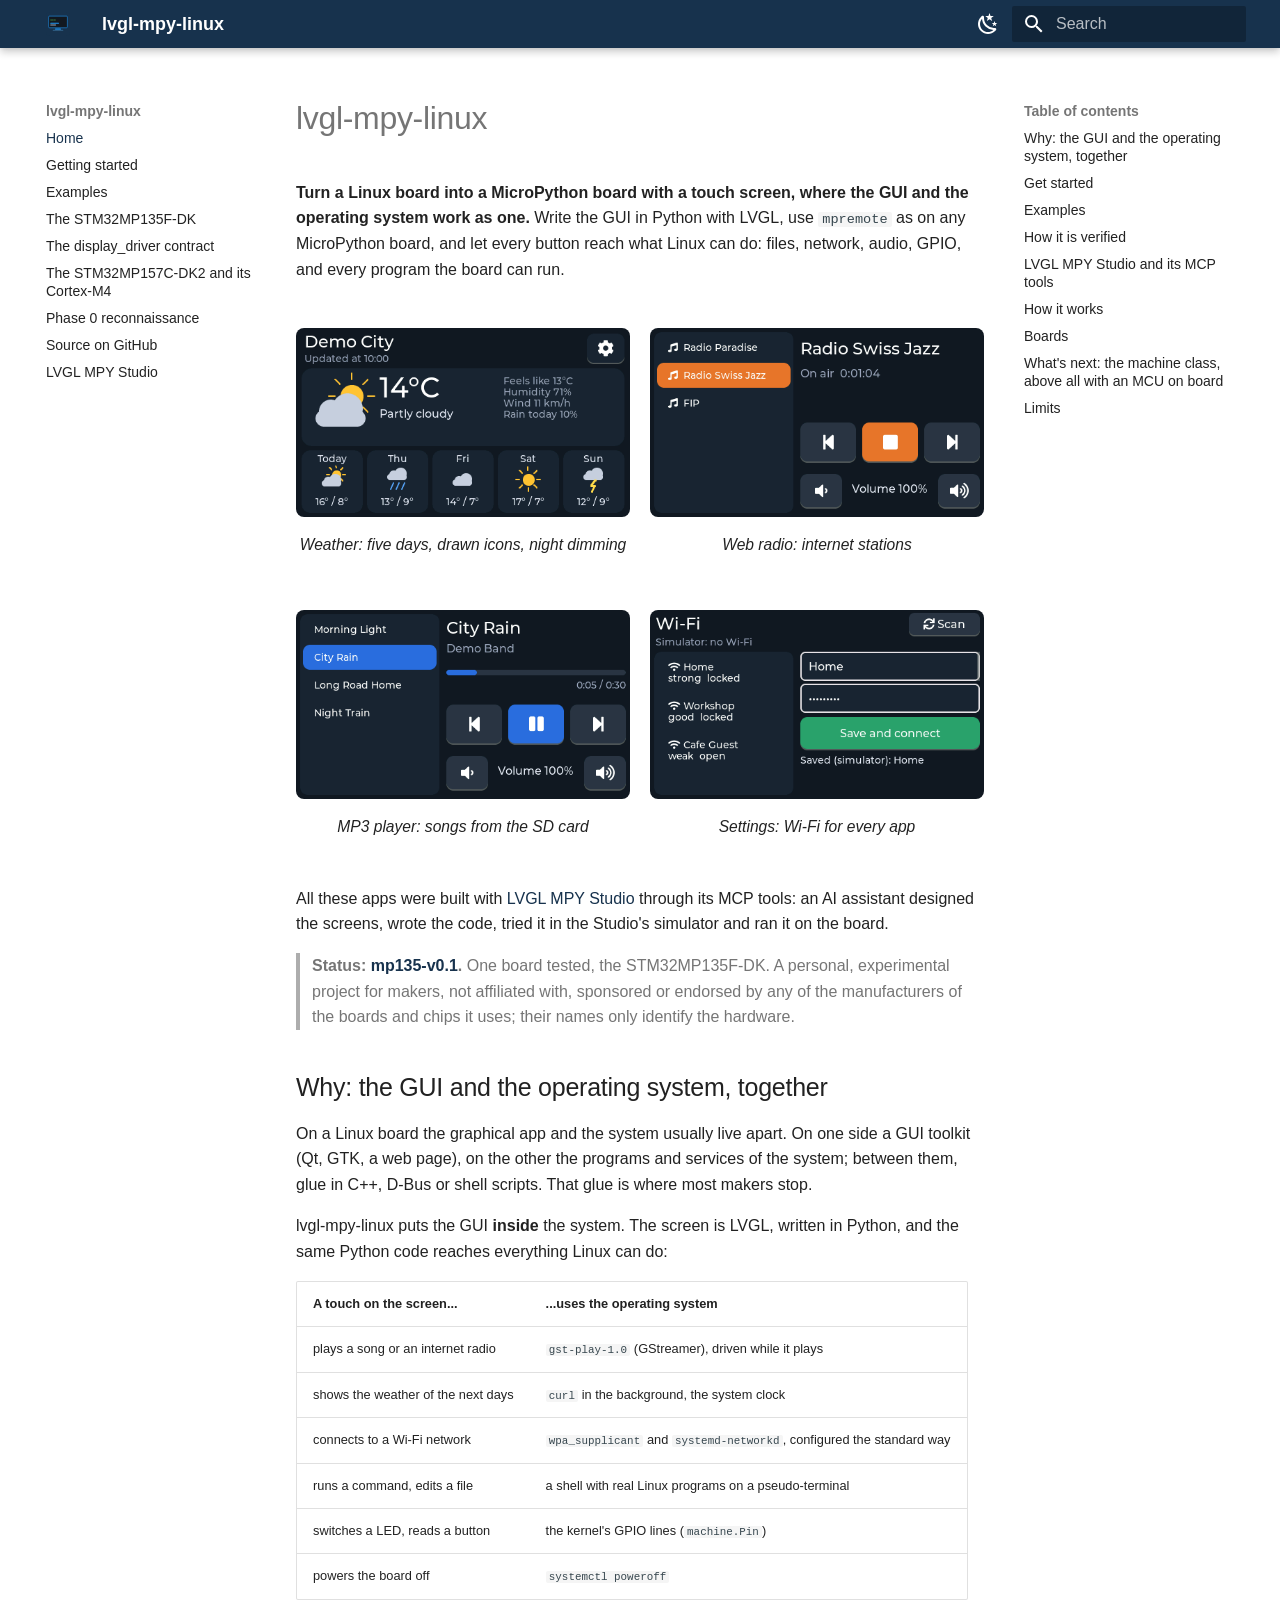
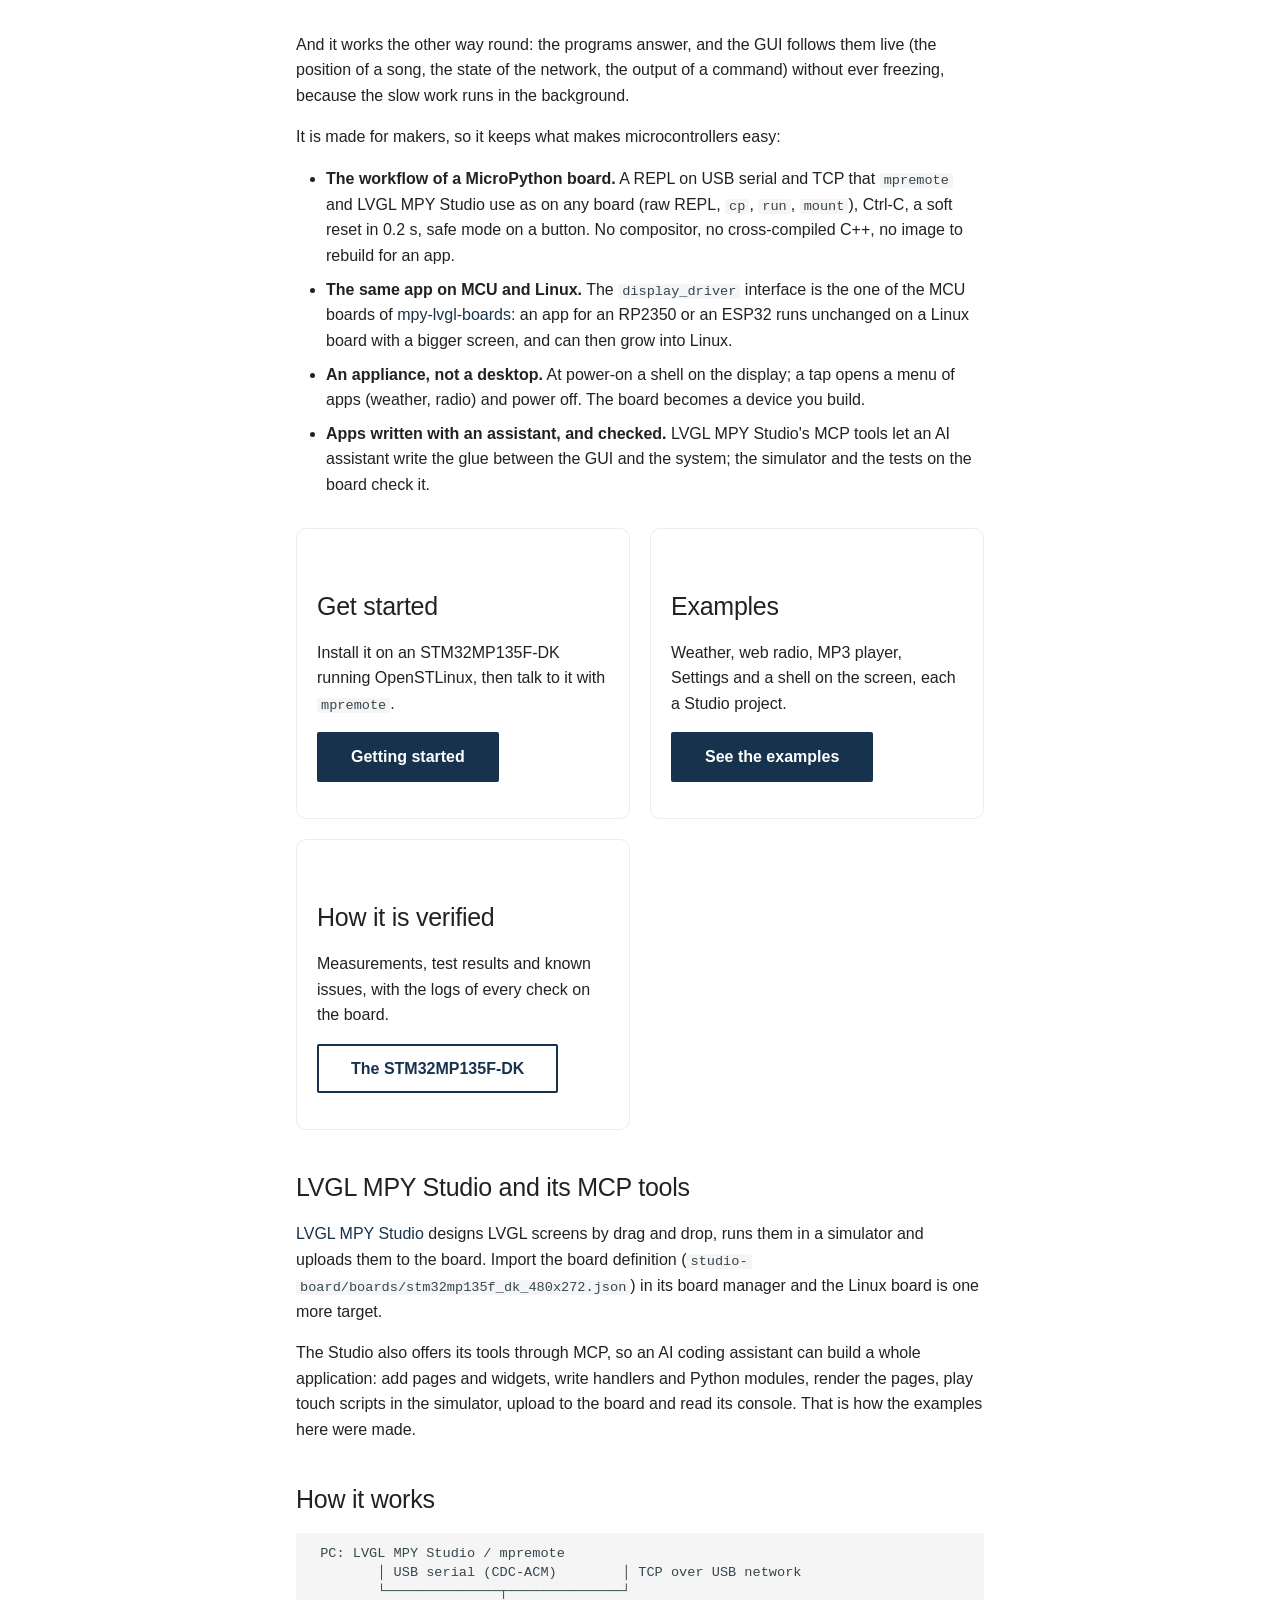
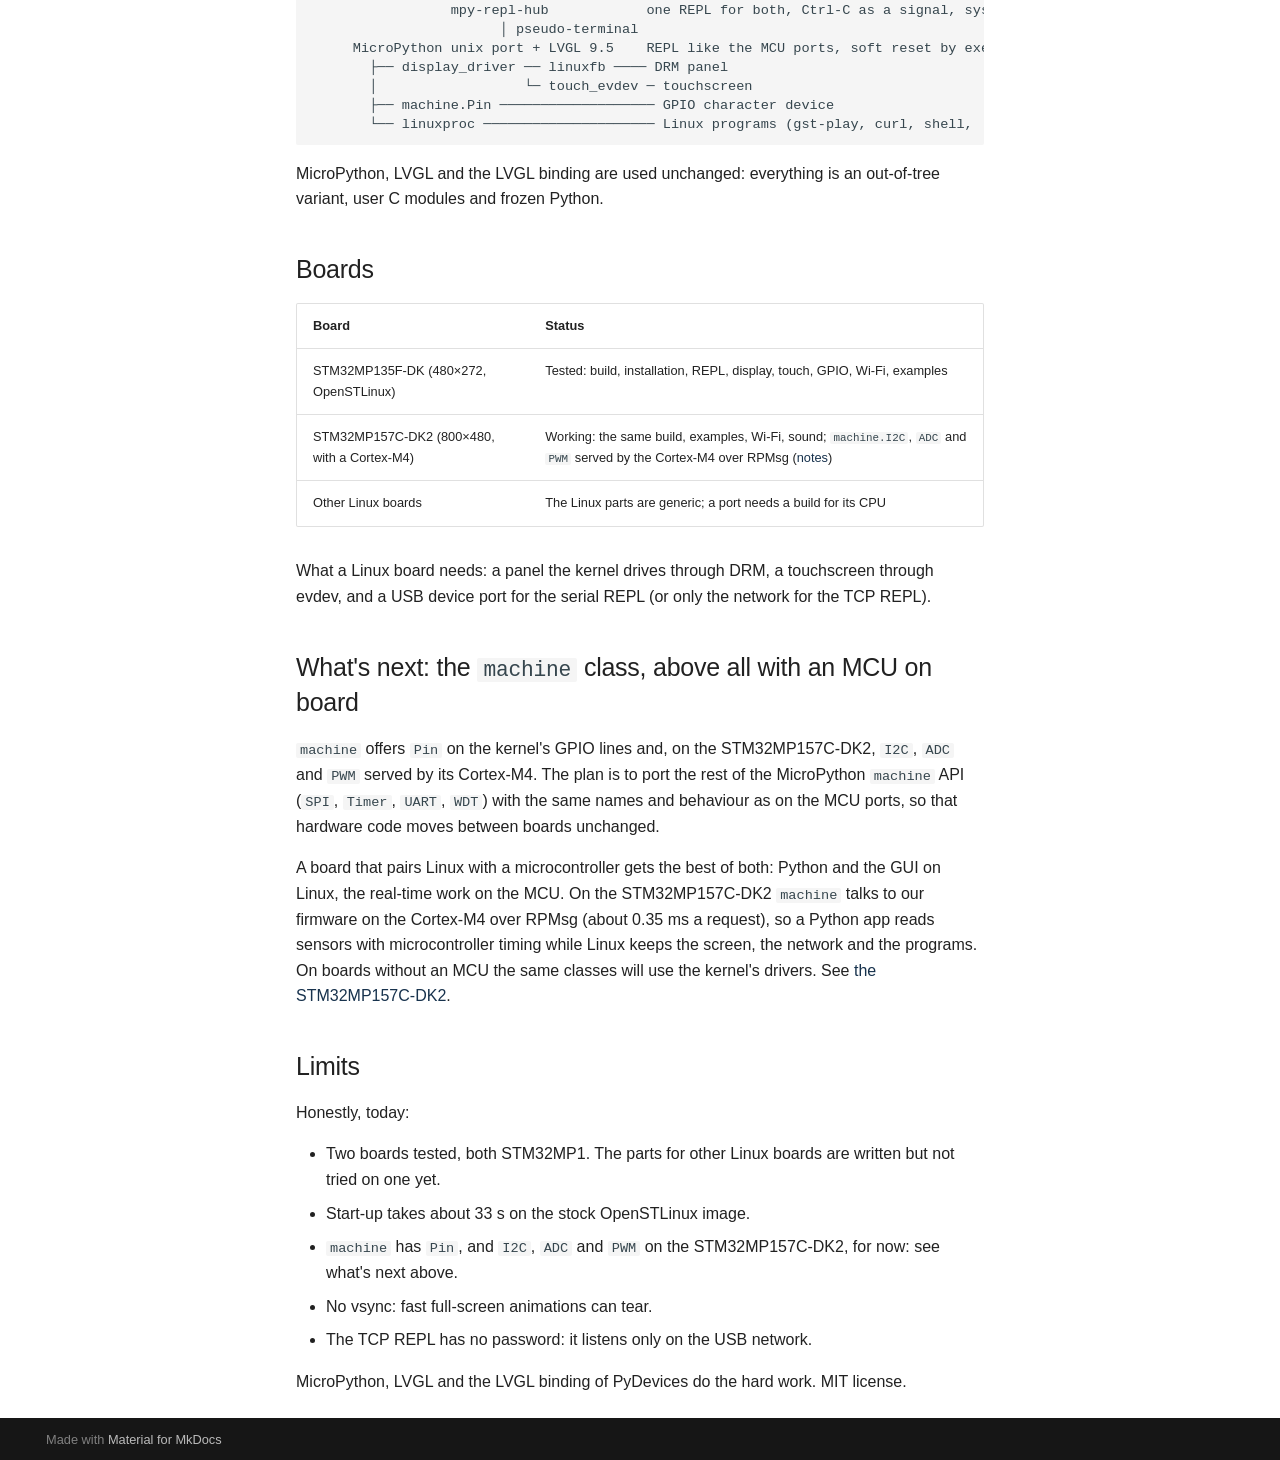
==== commit 0d292d58: "Site: machine.PWM on the STM32MP157C-DK2" ====
--- a/index.html
+++ b/index.html
@@ -900,7 +900,7 @@
 </tr>
 <tr>
 <td>STM32MP157C-DK2 (800×480, with a Cortex-M4)</td>
-<td>Working: the same build, examples, Wi-Fi, sound; <code>machine.I2C</code> and <code>machine.ADC</code> served by the Cortex-M4 over RPMsg (<a href="stm32mp157c-dk2/">notes</a>)</td>
+<td>Working: the same build, examples, Wi-Fi, sound; <code>machine.I2C</code>, <code>ADC</code> and <code>PWM</code> served by the Cortex-M4 over RPMsg (<a href="stm32mp157c-dk2/">notes</a>)</td>
 </tr>
 <tr>
 <td>Other Linux boards</td>
@@ -911,9 +911,9 @@
 <p>What a Linux board needs: a panel the kernel drives through DRM, a touchscreen through evdev, and a
 USB device port for the serial REPL (or only the network for the TCP REPL).</p>
 <h2 id="whats-next-the-machine-class-above-all-with-an-mcu-on-board">What's next: the <code>machine</code> class, above all with an MCU on board<a class="headerlink" href="#whats-next-the-machine-class-above-all-with-an-mcu-on-board" title="Permanent link">&para;</a></h2>
-<p><code>machine</code> offers <code>Pin</code> on the kernel's GPIO lines and, on the STM32MP157C-DK2, <code>I2C</code> and <code>ADC</code>
-served by its Cortex-M4. The plan is to port the rest of the MicroPython <code>machine</code> API (<code>SPI</code>,
-<code>PWM</code>, <code>Timer</code>, <code>UART</code>, <code>WDT</code>) with the same names and behaviour as on the MCU ports, so that
+<p><code>machine</code> offers <code>Pin</code> on the kernel's GPIO lines and, on the STM32MP157C-DK2, <code>I2C</code>, <code>ADC</code> and
+<code>PWM</code> served by its Cortex-M4. The plan is to port the rest of the MicroPython <code>machine</code> API
+(<code>SPI</code>, <code>Timer</code>, <code>UART</code>, <code>WDT</code>) with the same names and behaviour as on the MCU ports, so that
 hardware code moves between boards unchanged.</p>
 <p>A board that pairs Linux with a microcontroller gets the best of both: Python and the GUI on
 Linux, the real-time work on the MCU. On the STM32MP157C-DK2 <code>machine</code> talks to our firmware on the
@@ -926,7 +926,7 @@
 <ul>
 <li>Two boards tested, both STM32MP1. The parts for other Linux boards are written but not tried on one yet.</li>
 <li>Start-up takes about 33 s on the stock OpenSTLinux image.</li>
-<li><code>machine</code> has <code>Pin</code>, and <code>I2C</code> and <code>ADC</code> on the STM32MP157C-DK2, for now: see what's next above.</li>
+<li><code>machine</code> has <code>Pin</code>, and <code>I2C</code>, <code>ADC</code> and <code>PWM</code> on the STM32MP157C-DK2, for now: see what's next above.</li>
 <li>No vsync: fast full-screen animations can tear.</li>
 <li>The TCP REPL has no password: it listens only on the USB network.</li>
 </ul>
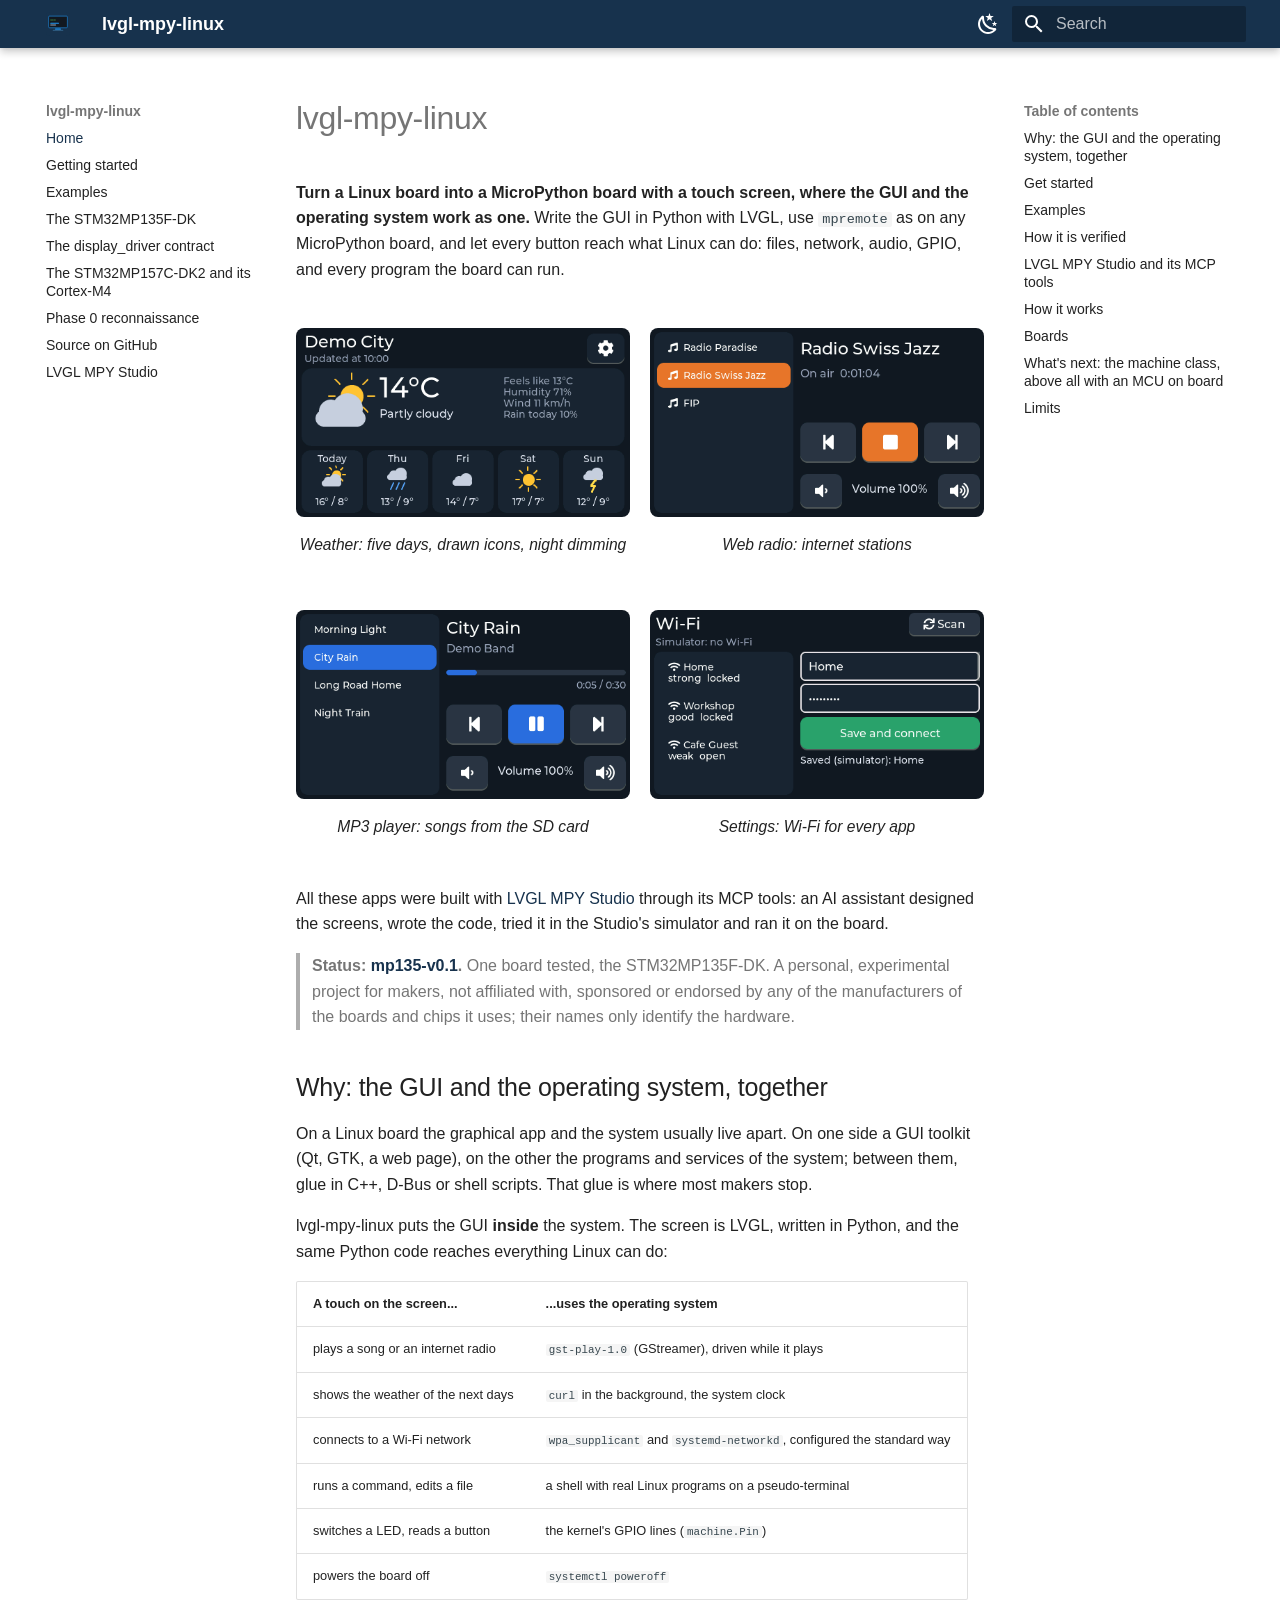
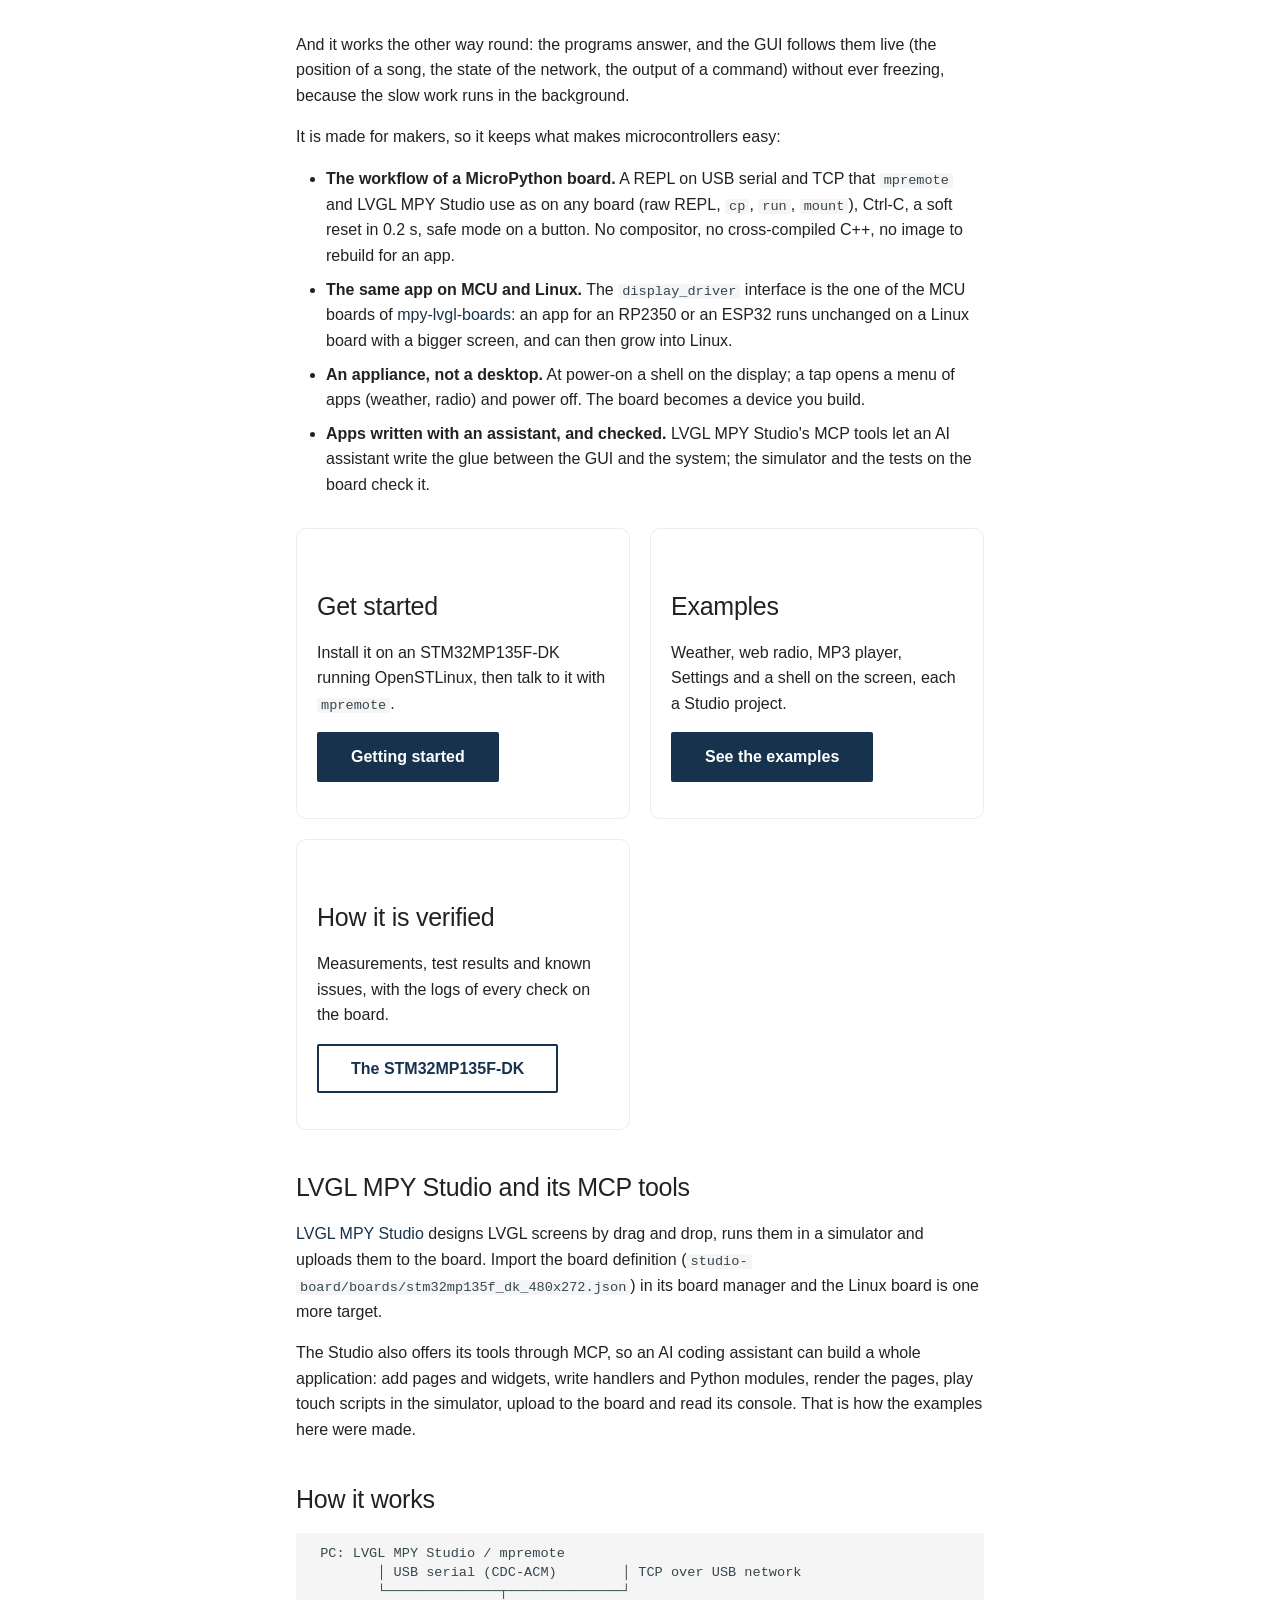
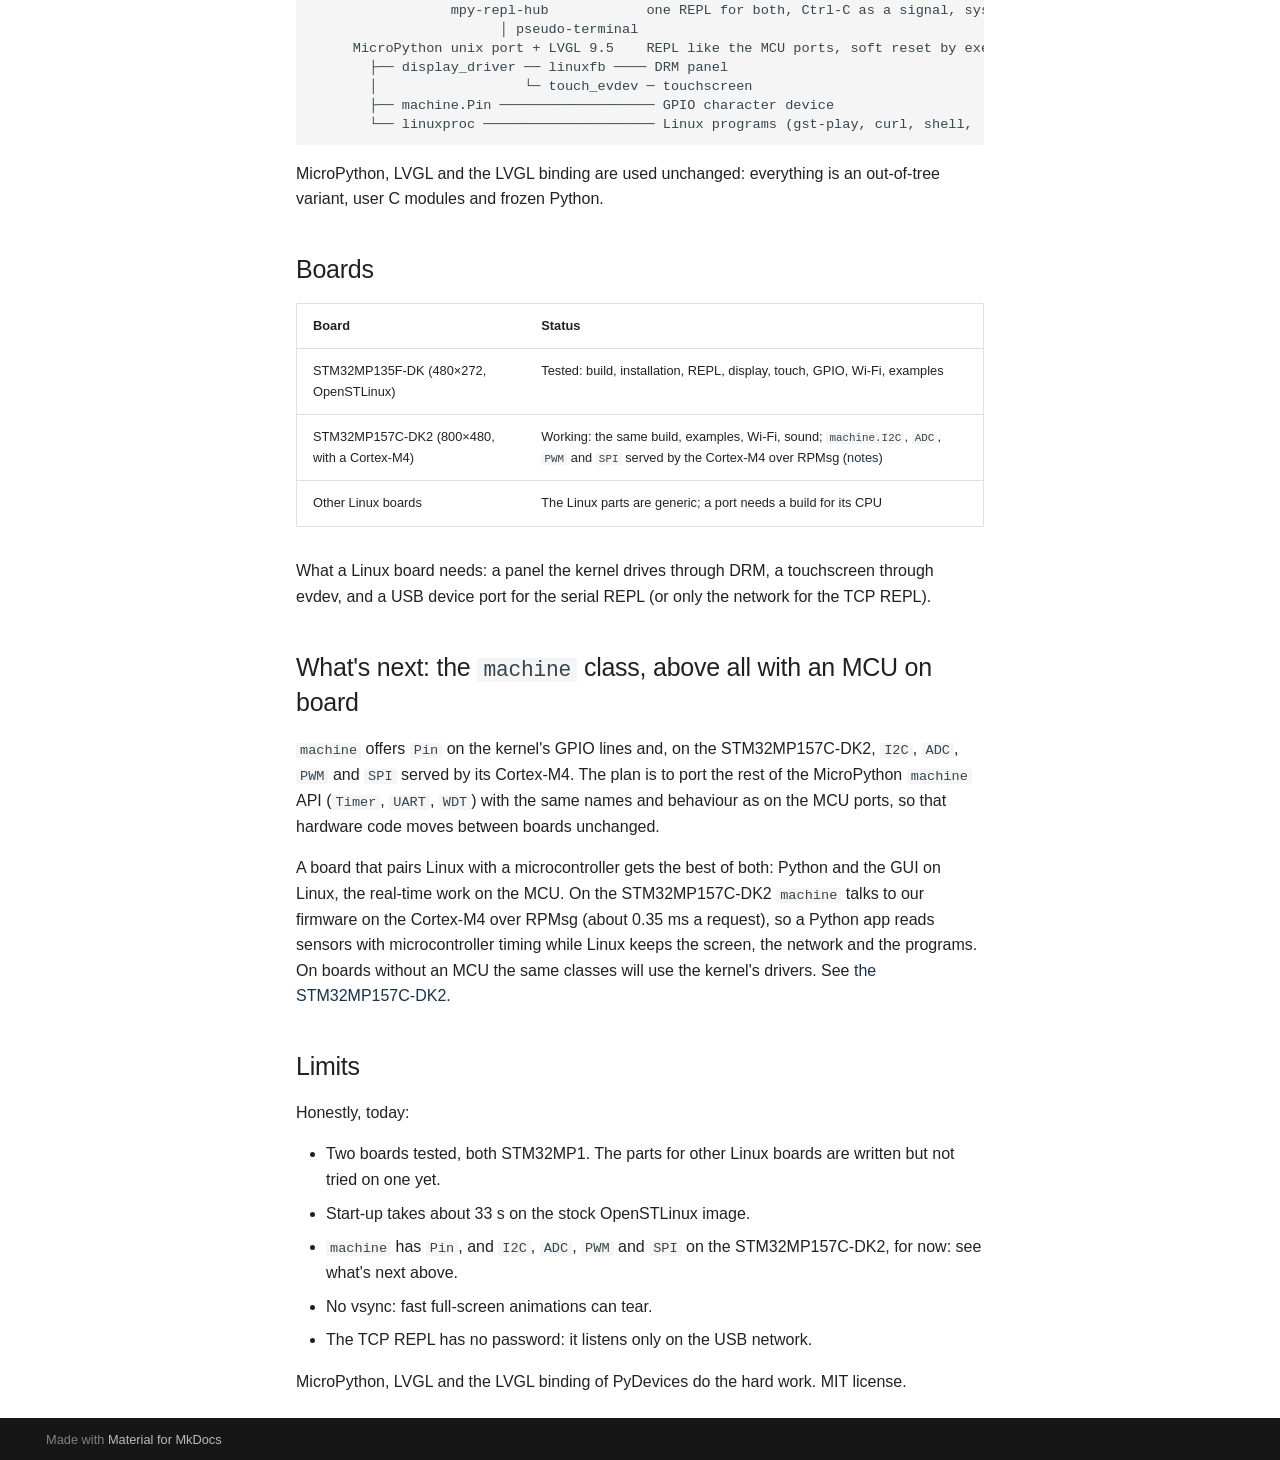
==== commit 3e52af68: "Site: machine.SPI on the STM32MP157C-DK2" ====
--- a/index.html
+++ b/index.html
@@ -900,7 +900,7 @@
 </tr>
 <tr>
 <td>STM32MP157C-DK2 (800×480, with a Cortex-M4)</td>
-<td>Working: the same build, examples, Wi-Fi, sound; <code>machine.I2C</code>, <code>ADC</code> and <code>PWM</code> served by the Cortex-M4 over RPMsg (<a href="stm32mp157c-dk2/">notes</a>)</td>
+<td>Working: the same build, examples, Wi-Fi, sound; <code>machine.I2C</code>, <code>ADC</code>, <code>PWM</code> and <code>SPI</code> served by the Cortex-M4 over RPMsg (<a href="stm32mp157c-dk2/">notes</a>)</td>
 </tr>
 <tr>
 <td>Other Linux boards</td>
@@ -911,9 +911,9 @@
 <p>What a Linux board needs: a panel the kernel drives through DRM, a touchscreen through evdev, and a
 USB device port for the serial REPL (or only the network for the TCP REPL).</p>
 <h2 id="whats-next-the-machine-class-above-all-with-an-mcu-on-board">What's next: the <code>machine</code> class, above all with an MCU on board<a class="headerlink" href="#whats-next-the-machine-class-above-all-with-an-mcu-on-board" title="Permanent link">&para;</a></h2>
-<p><code>machine</code> offers <code>Pin</code> on the kernel's GPIO lines and, on the STM32MP157C-DK2, <code>I2C</code>, <code>ADC</code> and
-<code>PWM</code> served by its Cortex-M4. The plan is to port the rest of the MicroPython <code>machine</code> API
-(<code>SPI</code>, <code>Timer</code>, <code>UART</code>, <code>WDT</code>) with the same names and behaviour as on the MCU ports, so that
+<p><code>machine</code> offers <code>Pin</code> on the kernel's GPIO lines and, on the STM32MP157C-DK2, <code>I2C</code>, <code>ADC</code>,
+<code>PWM</code> and <code>SPI</code> served by its Cortex-M4. The plan is to port the rest of the MicroPython <code>machine</code>
+API (<code>Timer</code>, <code>UART</code>, <code>WDT</code>) with the same names and behaviour as on the MCU ports, so that
 hardware code moves between boards unchanged.</p>
 <p>A board that pairs Linux with a microcontroller gets the best of both: Python and the GUI on
 Linux, the real-time work on the MCU. On the STM32MP157C-DK2 <code>machine</code> talks to our firmware on the
@@ -926,7 +926,7 @@
 <ul>
 <li>Two boards tested, both STM32MP1. The parts for other Linux boards are written but not tried on one yet.</li>
 <li>Start-up takes about 33 s on the stock OpenSTLinux image.</li>
-<li><code>machine</code> has <code>Pin</code>, and <code>I2C</code>, <code>ADC</code> and <code>PWM</code> on the STM32MP157C-DK2, for now: see what's next above.</li>
+<li><code>machine</code> has <code>Pin</code>, and <code>I2C</code>, <code>ADC</code>, <code>PWM</code> and <code>SPI</code> on the STM32MP157C-DK2, for now: see what's next above.</li>
 <li>No vsync: fast full-screen animations can tear.</li>
 <li>The TCP REPL has no password: it listens only on the USB network.</li>
 </ul>
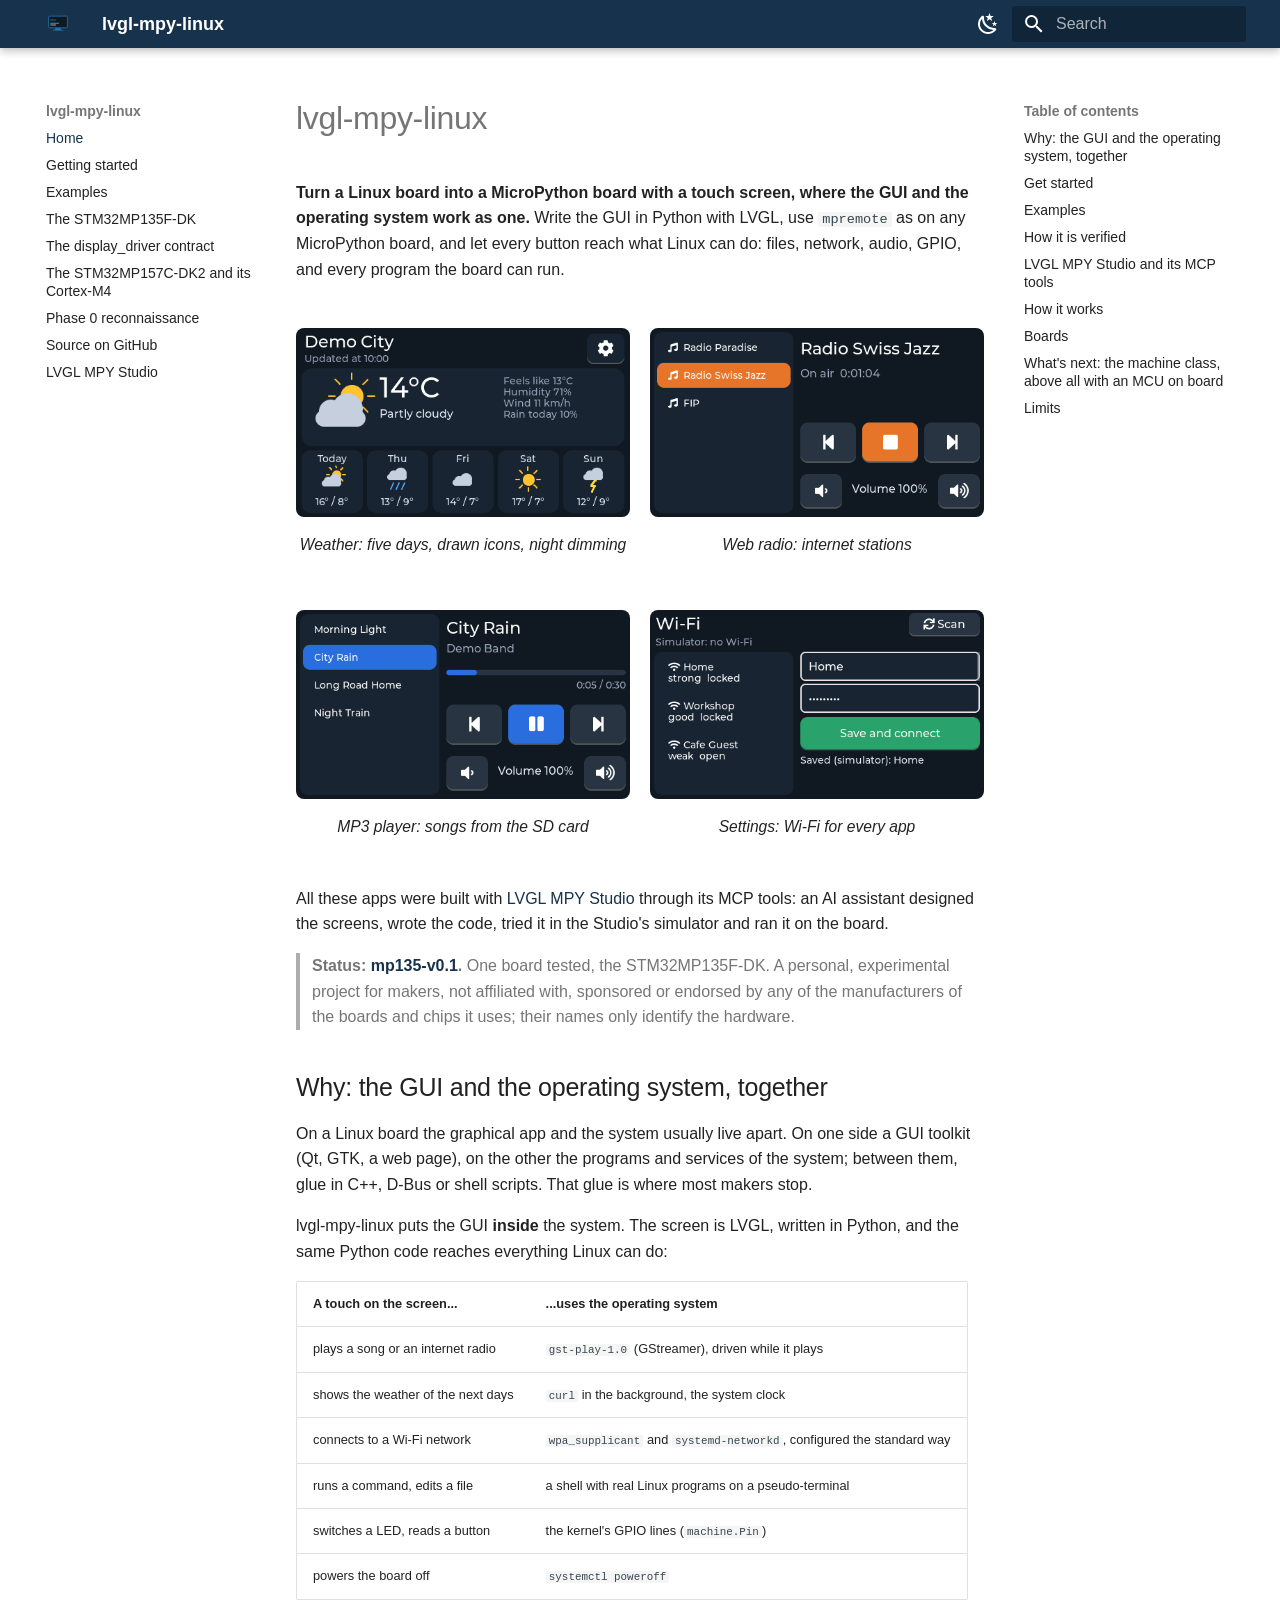
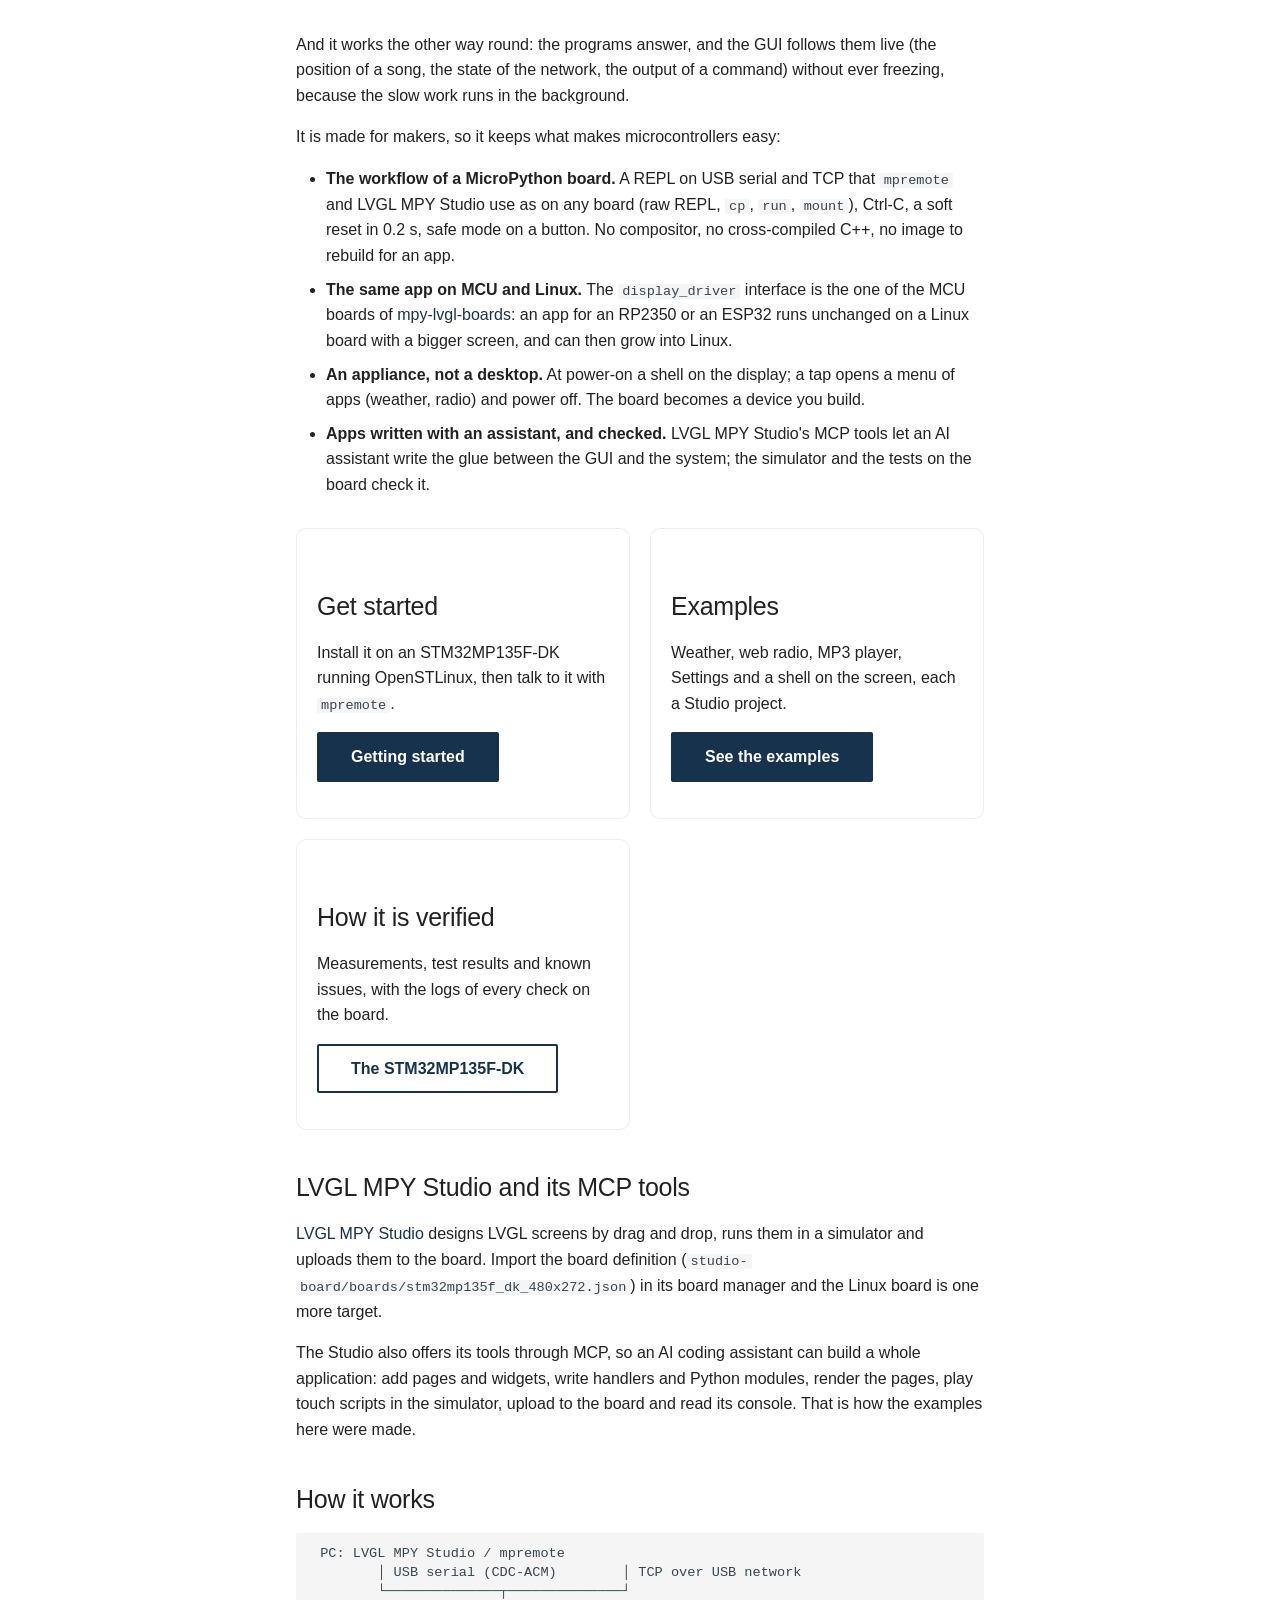
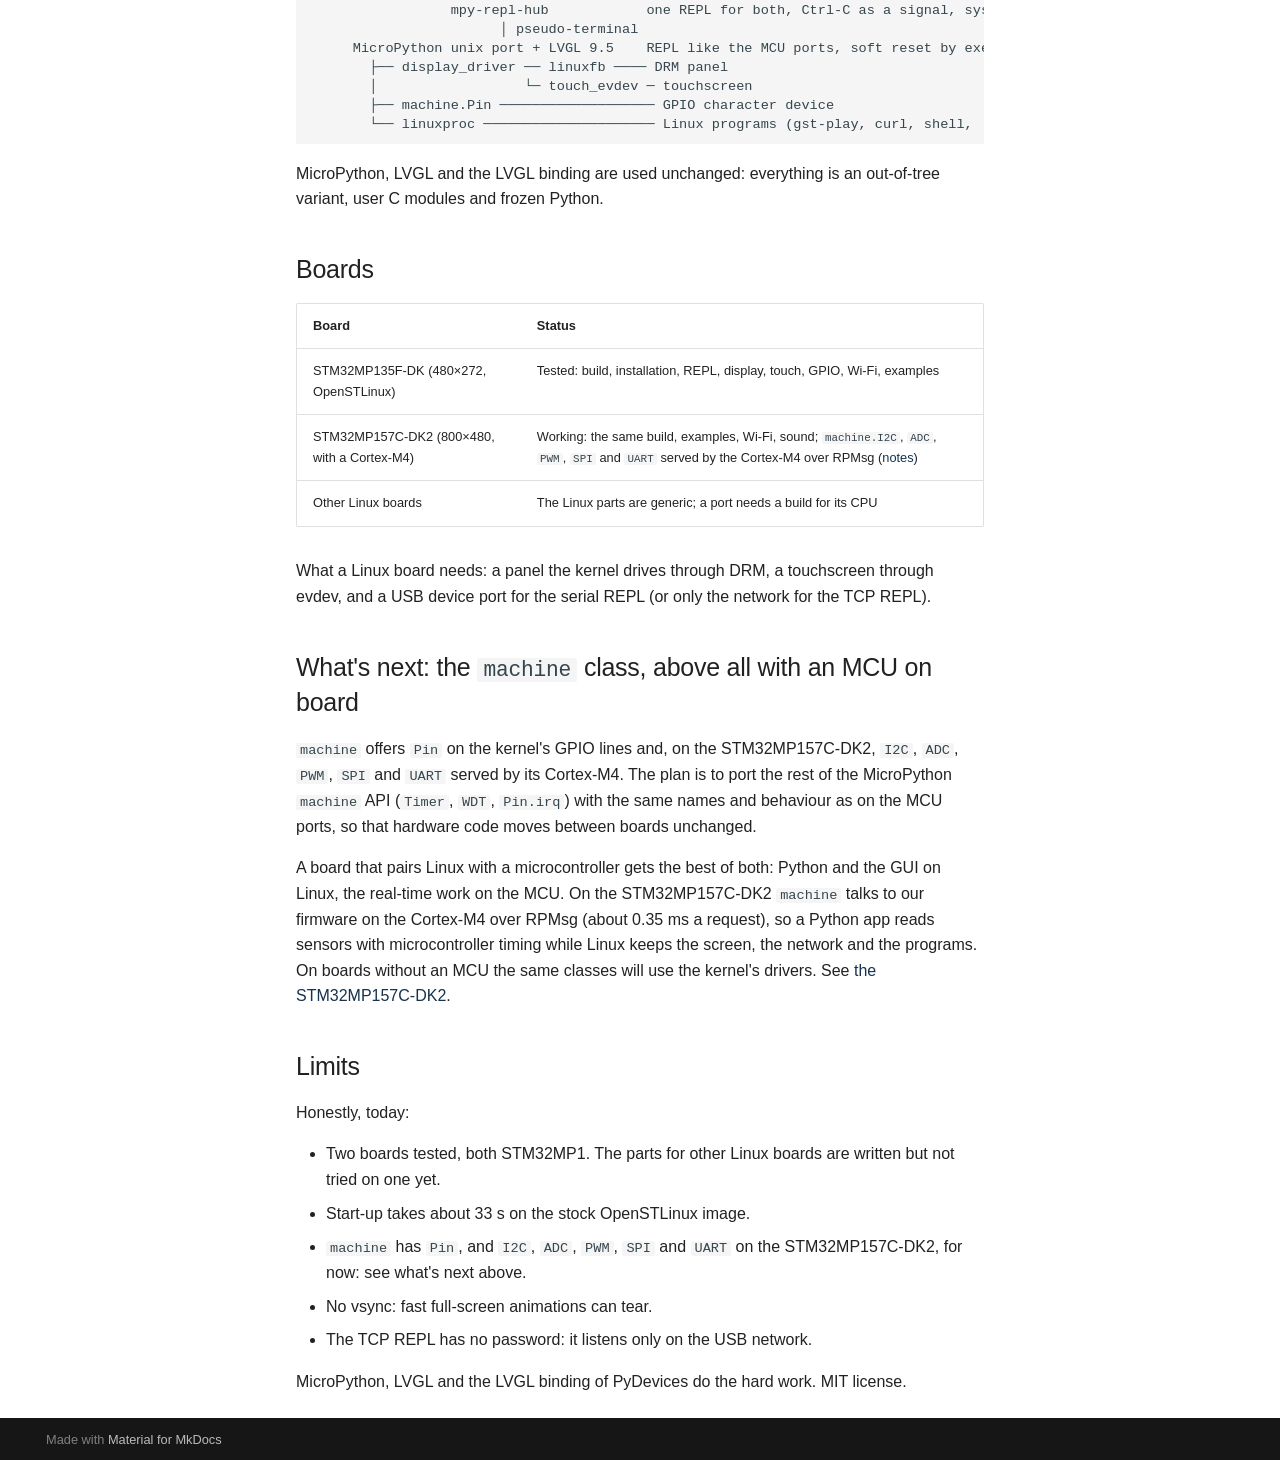
==== commit 9d0235a2: "Site: machine.UART on the STM32MP157C-DK2" ====
--- a/index.html
+++ b/index.html
@@ -900,7 +900,7 @@
 </tr>
 <tr>
 <td>STM32MP157C-DK2 (800×480, with a Cortex-M4)</td>
-<td>Working: the same build, examples, Wi-Fi, sound; <code>machine.I2C</code>, <code>ADC</code>, <code>PWM</code> and <code>SPI</code> served by the Cortex-M4 over RPMsg (<a href="stm32mp157c-dk2/">notes</a>)</td>
+<td>Working: the same build, examples, Wi-Fi, sound; <code>machine.I2C</code>, <code>ADC</code>, <code>PWM</code>, <code>SPI</code> and <code>UART</code> served by the Cortex-M4 over RPMsg (<a href="stm32mp157c-dk2/">notes</a>)</td>
 </tr>
 <tr>
 <td>Other Linux boards</td>
@@ -912,8 +912,8 @@
 USB device port for the serial REPL (or only the network for the TCP REPL).</p>
 <h2 id="whats-next-the-machine-class-above-all-with-an-mcu-on-board">What's next: the <code>machine</code> class, above all with an MCU on board<a class="headerlink" href="#whats-next-the-machine-class-above-all-with-an-mcu-on-board" title="Permanent link">&para;</a></h2>
 <p><code>machine</code> offers <code>Pin</code> on the kernel's GPIO lines and, on the STM32MP157C-DK2, <code>I2C</code>, <code>ADC</code>,
-<code>PWM</code> and <code>SPI</code> served by its Cortex-M4. The plan is to port the rest of the MicroPython <code>machine</code>
-API (<code>Timer</code>, <code>UART</code>, <code>WDT</code>) with the same names and behaviour as on the MCU ports, so that
+<code>PWM</code>, <code>SPI</code> and <code>UART</code> served by its Cortex-M4. The plan is to port the rest of the MicroPython
+<code>machine</code> API (<code>Timer</code>, <code>WDT</code>, <code>Pin.irq</code>) with the same names and behaviour as on the MCU ports, so that
 hardware code moves between boards unchanged.</p>
 <p>A board that pairs Linux with a microcontroller gets the best of both: Python and the GUI on
 Linux, the real-time work on the MCU. On the STM32MP157C-DK2 <code>machine</code> talks to our firmware on the
@@ -926,7 +926,7 @@
 <ul>
 <li>Two boards tested, both STM32MP1. The parts for other Linux boards are written but not tried on one yet.</li>
 <li>Start-up takes about 33 s on the stock OpenSTLinux image.</li>
-<li><code>machine</code> has <code>Pin</code>, and <code>I2C</code>, <code>ADC</code>, <code>PWM</code> and <code>SPI</code> on the STM32MP157C-DK2, for now: see what's next above.</li>
+<li><code>machine</code> has <code>Pin</code>, and <code>I2C</code>, <code>ADC</code>, <code>PWM</code>, <code>SPI</code> and <code>UART</code> on the STM32MP157C-DK2, for now: see what's next above.</li>
 <li>No vsync: fast full-screen animations can tear.</li>
 <li>The TCP REPL has no password: it listens only on the USB network.</li>
 </ul>
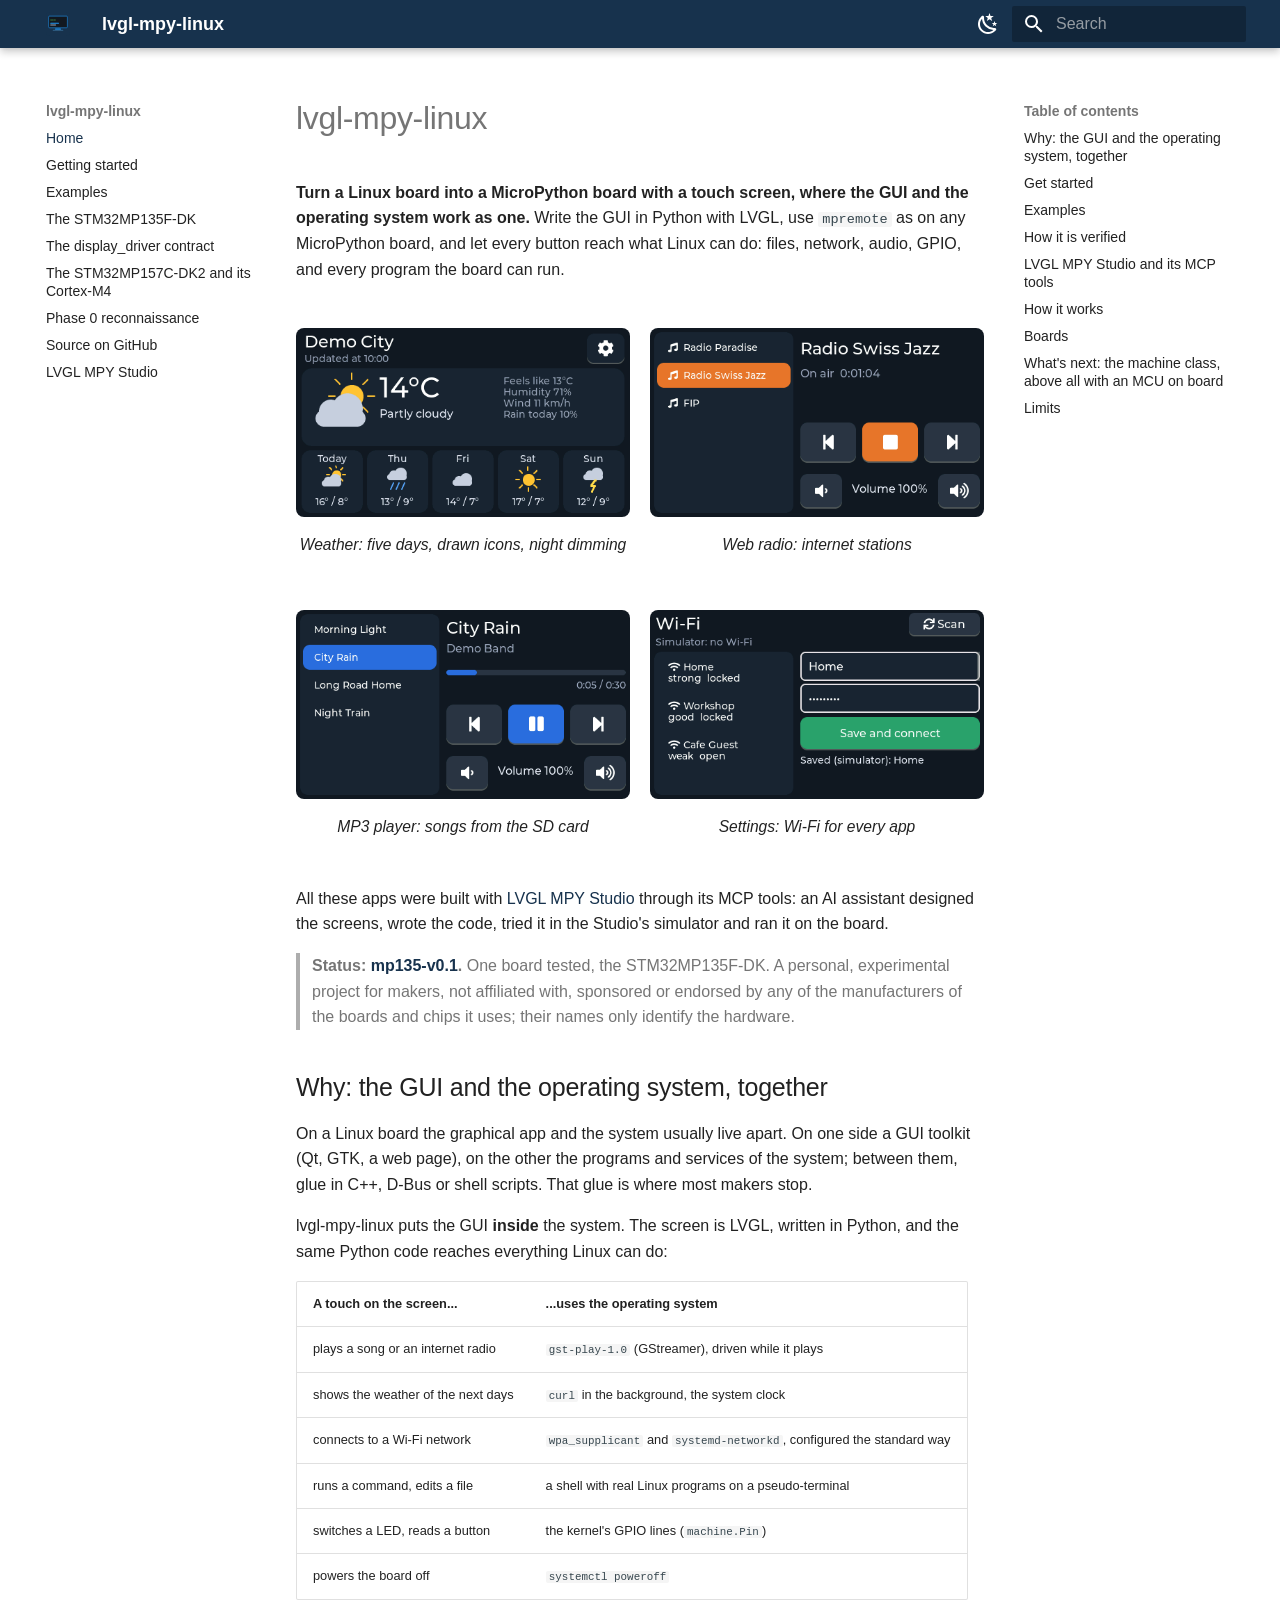
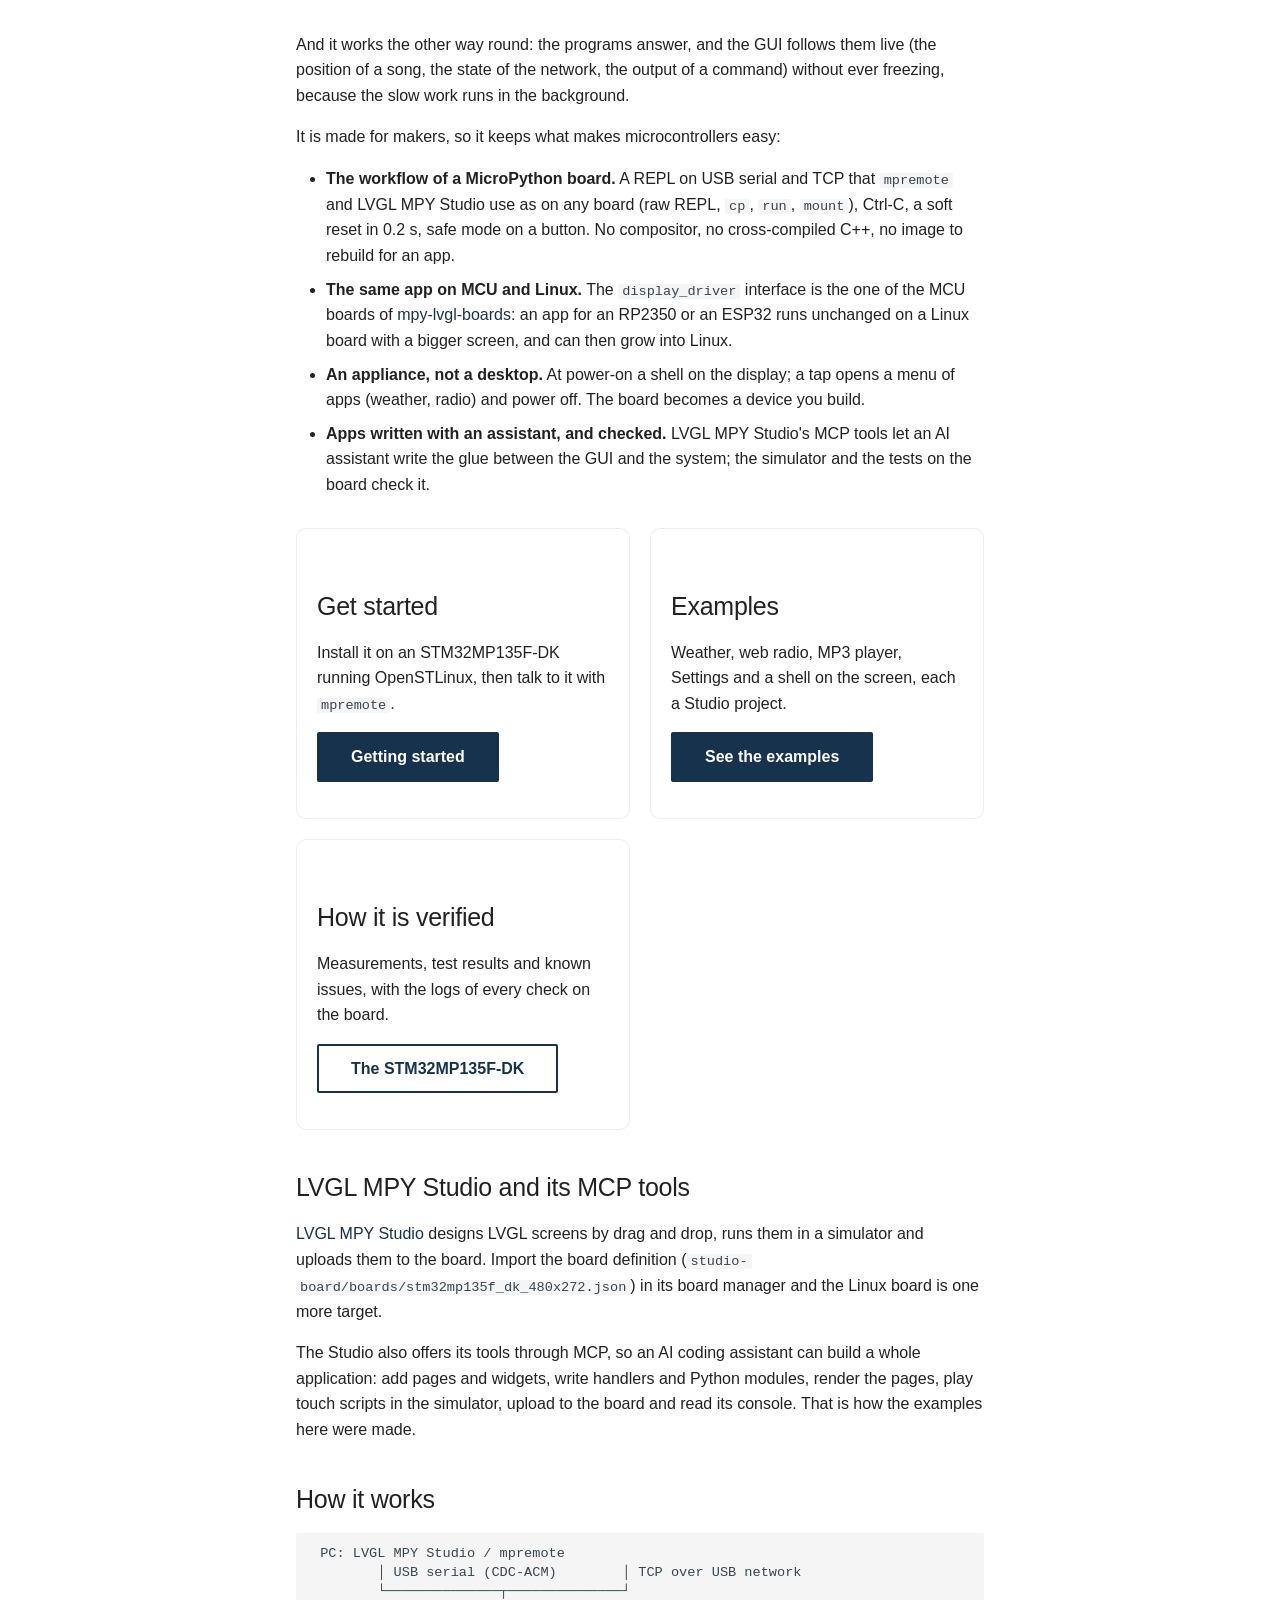
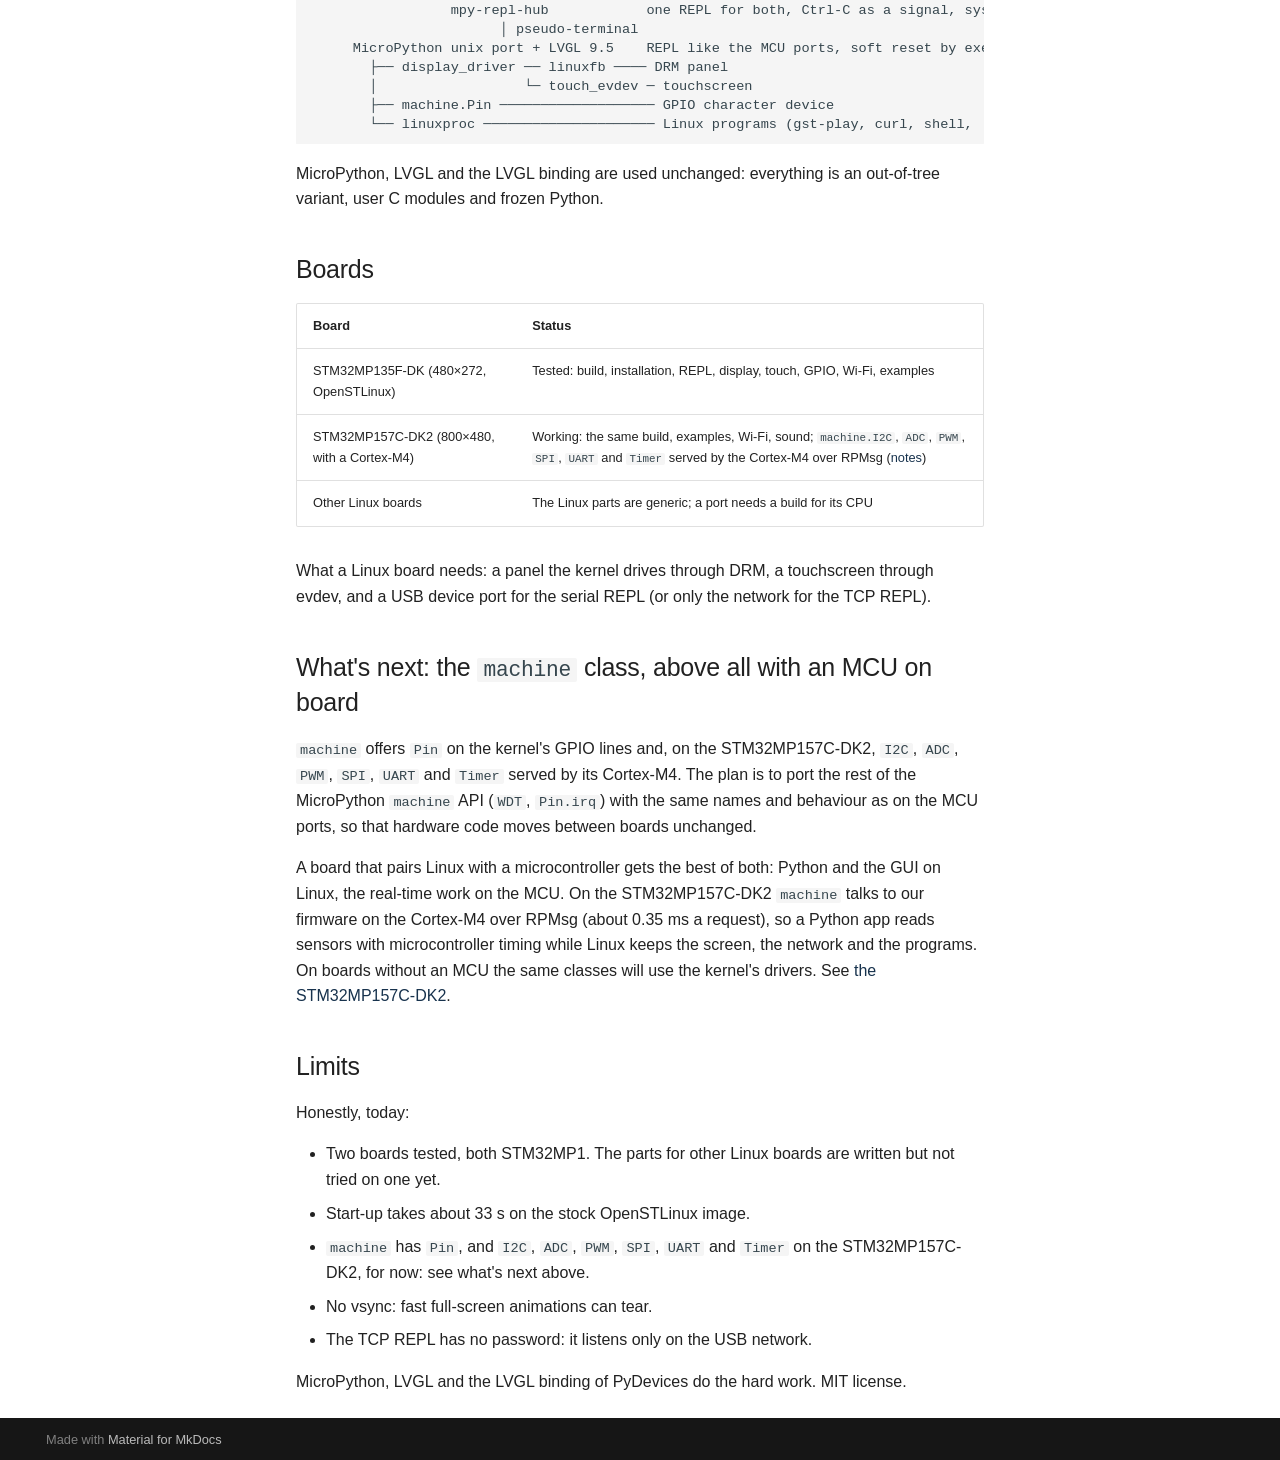
==== commit e2b262eb: "Site: machine.Timer on the STM32MP157C-DK2" ====
--- a/index.html
+++ b/index.html
@@ -900,7 +900,7 @@
 </tr>
 <tr>
 <td>STM32MP157C-DK2 (800×480, with a Cortex-M4)</td>
-<td>Working: the same build, examples, Wi-Fi, sound; <code>machine.I2C</code>, <code>ADC</code>, <code>PWM</code>, <code>SPI</code> and <code>UART</code> served by the Cortex-M4 over RPMsg (<a href="stm32mp157c-dk2/">notes</a>)</td>
+<td>Working: the same build, examples, Wi-Fi, sound; <code>machine.I2C</code>, <code>ADC</code>, <code>PWM</code>, <code>SPI</code>, <code>UART</code> and <code>Timer</code> served by the Cortex-M4 over RPMsg (<a href="stm32mp157c-dk2/">notes</a>)</td>
 </tr>
 <tr>
 <td>Other Linux boards</td>
@@ -912,8 +912,8 @@
 USB device port for the serial REPL (or only the network for the TCP REPL).</p>
 <h2 id="whats-next-the-machine-class-above-all-with-an-mcu-on-board">What's next: the <code>machine</code> class, above all with an MCU on board<a class="headerlink" href="#whats-next-the-machine-class-above-all-with-an-mcu-on-board" title="Permanent link">&para;</a></h2>
 <p><code>machine</code> offers <code>Pin</code> on the kernel's GPIO lines and, on the STM32MP157C-DK2, <code>I2C</code>, <code>ADC</code>,
-<code>PWM</code>, <code>SPI</code> and <code>UART</code> served by its Cortex-M4. The plan is to port the rest of the MicroPython
-<code>machine</code> API (<code>Timer</code>, <code>WDT</code>, <code>Pin.irq</code>) with the same names and behaviour as on the MCU ports, so that
+<code>PWM</code>, <code>SPI</code>, <code>UART</code> and <code>Timer</code> served by its Cortex-M4. The plan is to port the rest of the
+MicroPython <code>machine</code> API (<code>WDT</code>, <code>Pin.irq</code>) with the same names and behaviour as on the MCU ports, so that
 hardware code moves between boards unchanged.</p>
 <p>A board that pairs Linux with a microcontroller gets the best of both: Python and the GUI on
 Linux, the real-time work on the MCU. On the STM32MP157C-DK2 <code>machine</code> talks to our firmware on the
@@ -926,7 +926,7 @@
 <ul>
 <li>Two boards tested, both STM32MP1. The parts for other Linux boards are written but not tried on one yet.</li>
 <li>Start-up takes about 33 s on the stock OpenSTLinux image.</li>
-<li><code>machine</code> has <code>Pin</code>, and <code>I2C</code>, <code>ADC</code>, <code>PWM</code>, <code>SPI</code> and <code>UART</code> on the STM32MP157C-DK2, for now: see what's next above.</li>
+<li><code>machine</code> has <code>Pin</code>, and <code>I2C</code>, <code>ADC</code>, <code>PWM</code>, <code>SPI</code>, <code>UART</code> and <code>Timer</code> on the STM32MP157C-DK2, for now: see what's next above.</li>
 <li>No vsync: fast full-screen animations can tear.</li>
 <li>The TCP REPL has no password: it listens only on the USB network.</li>
 </ul>
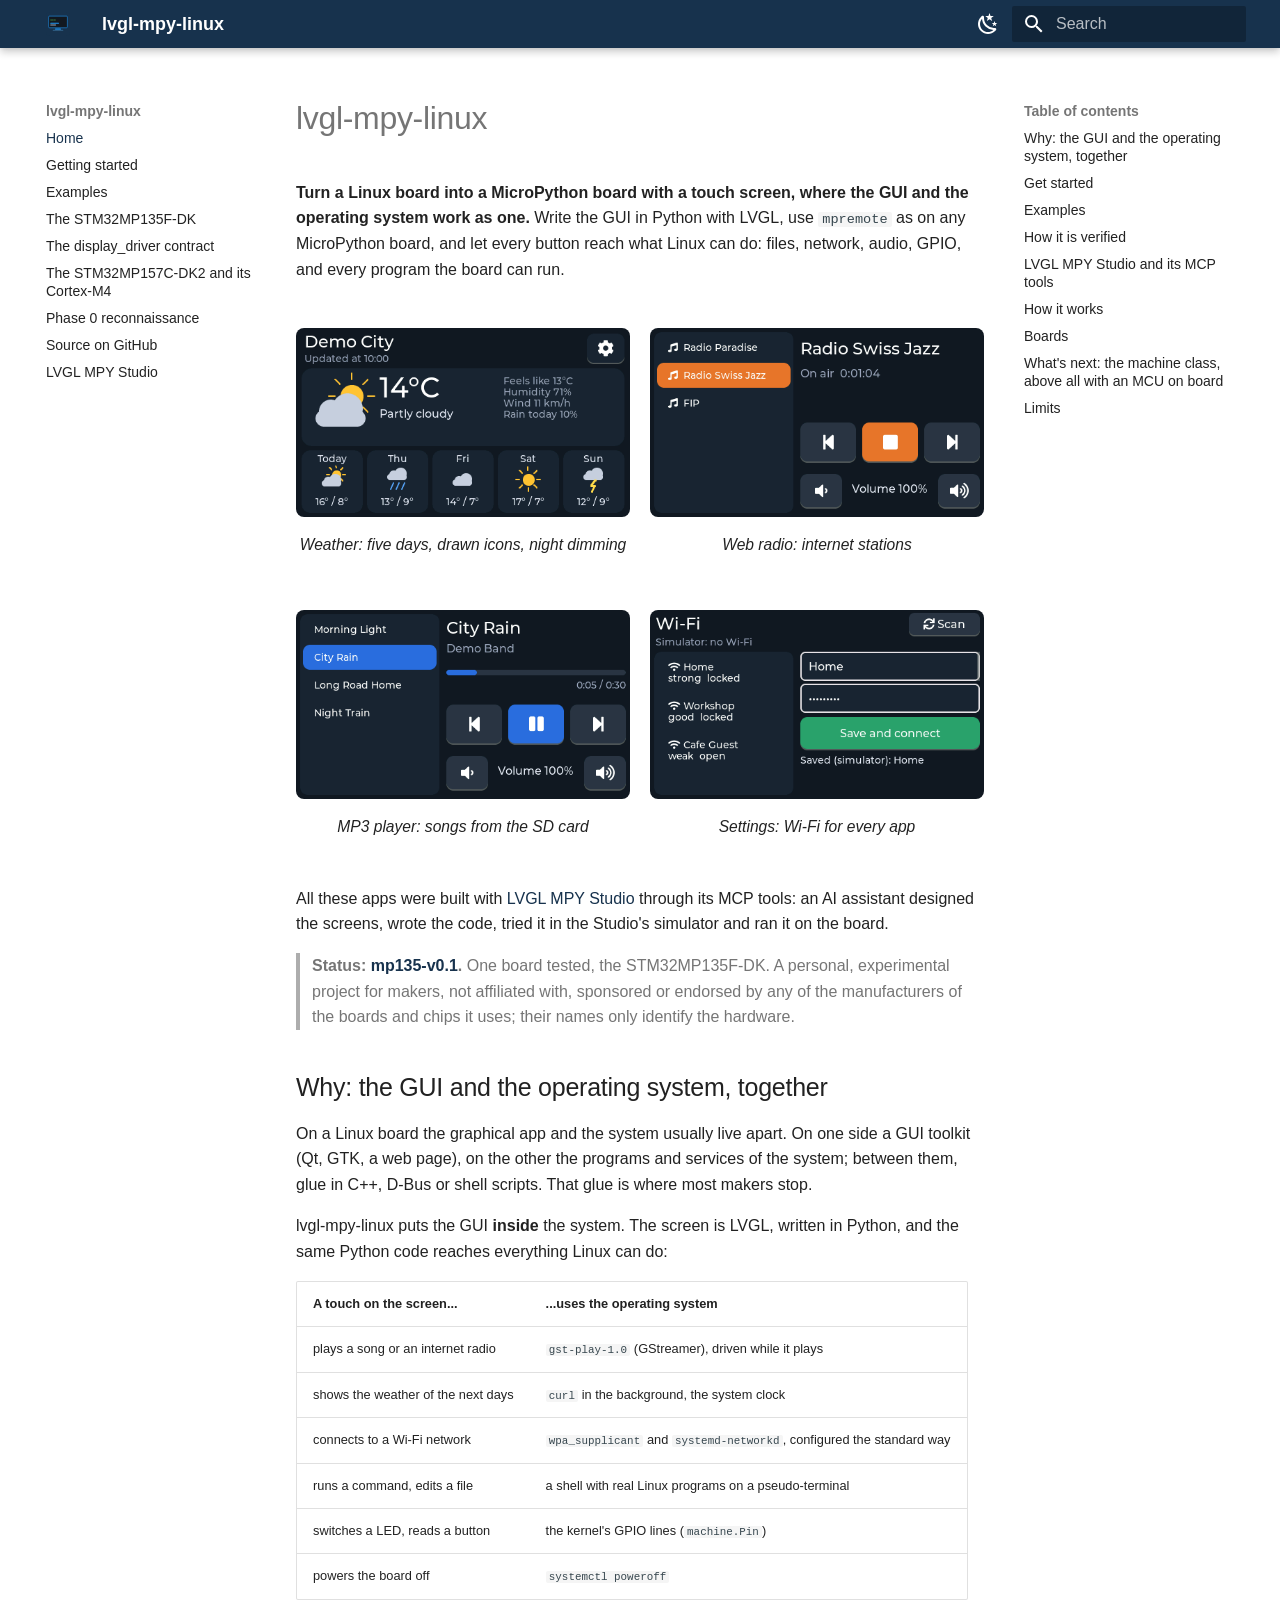
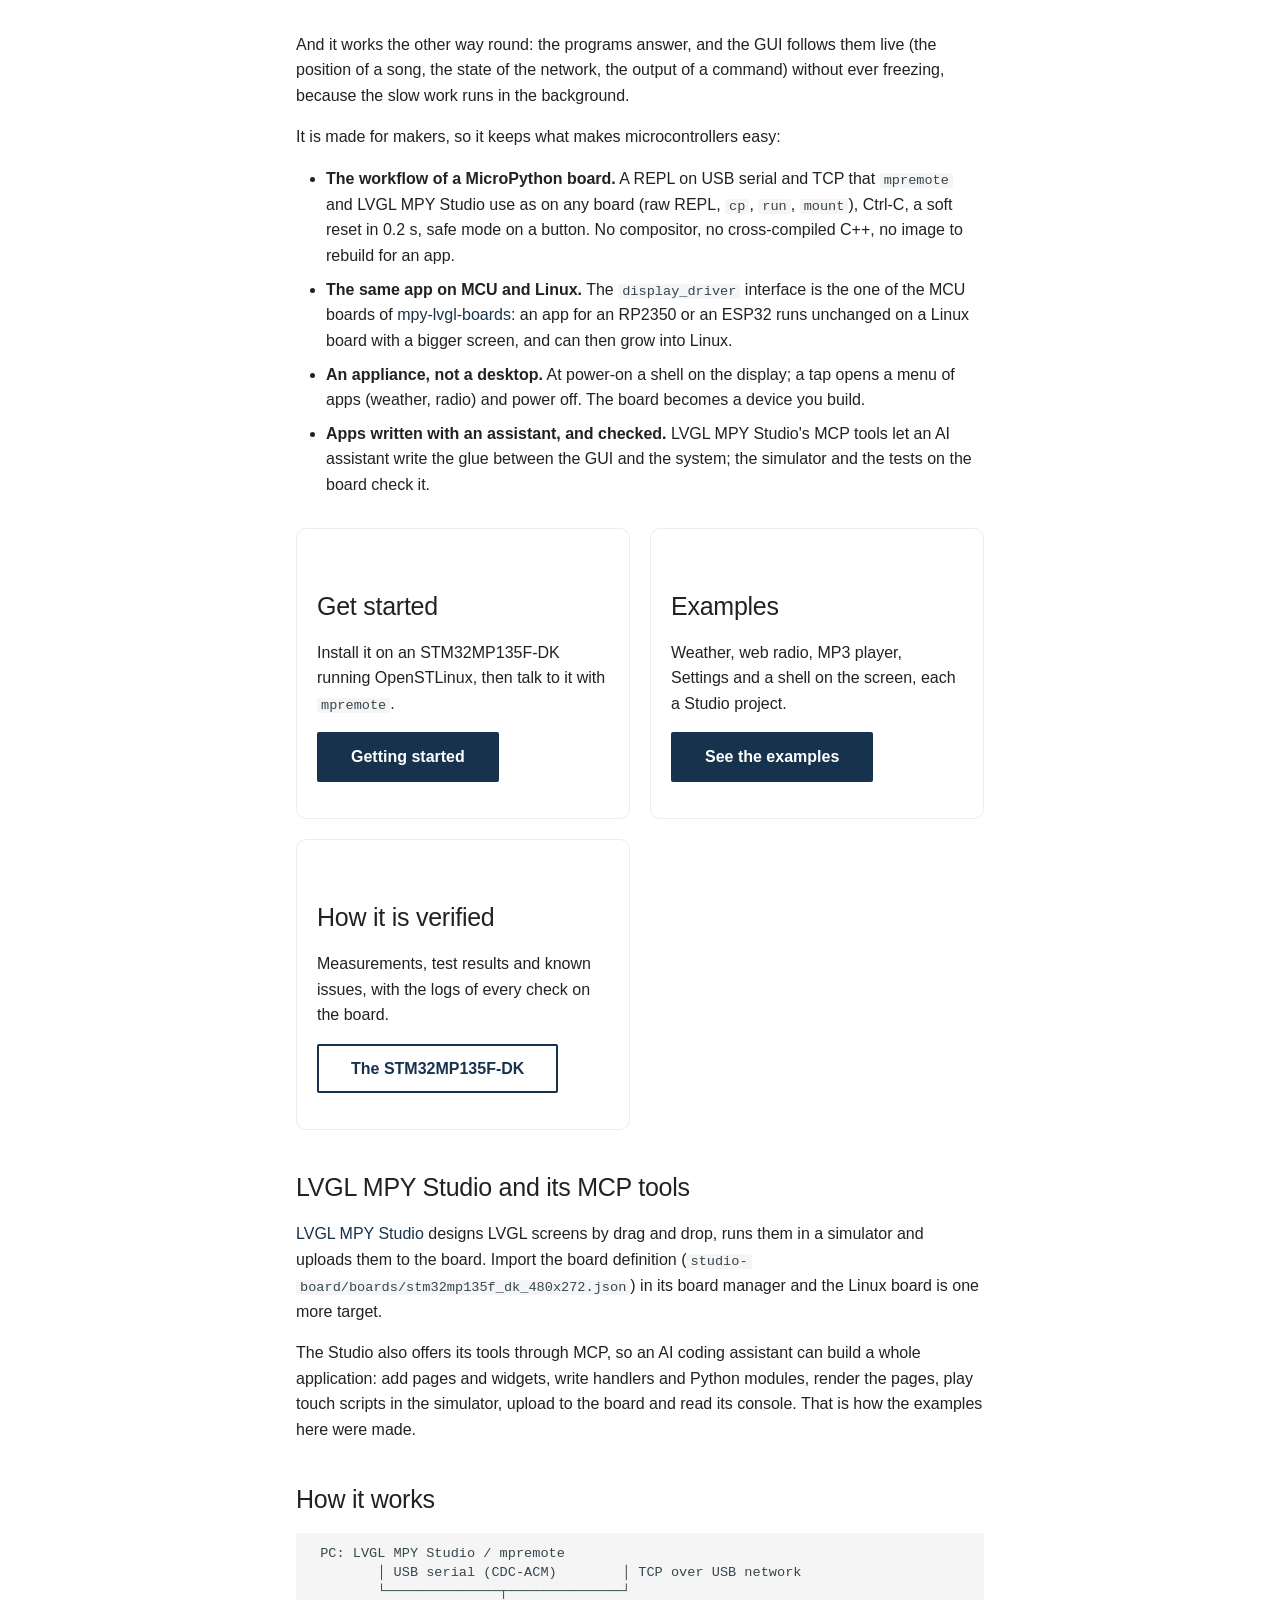
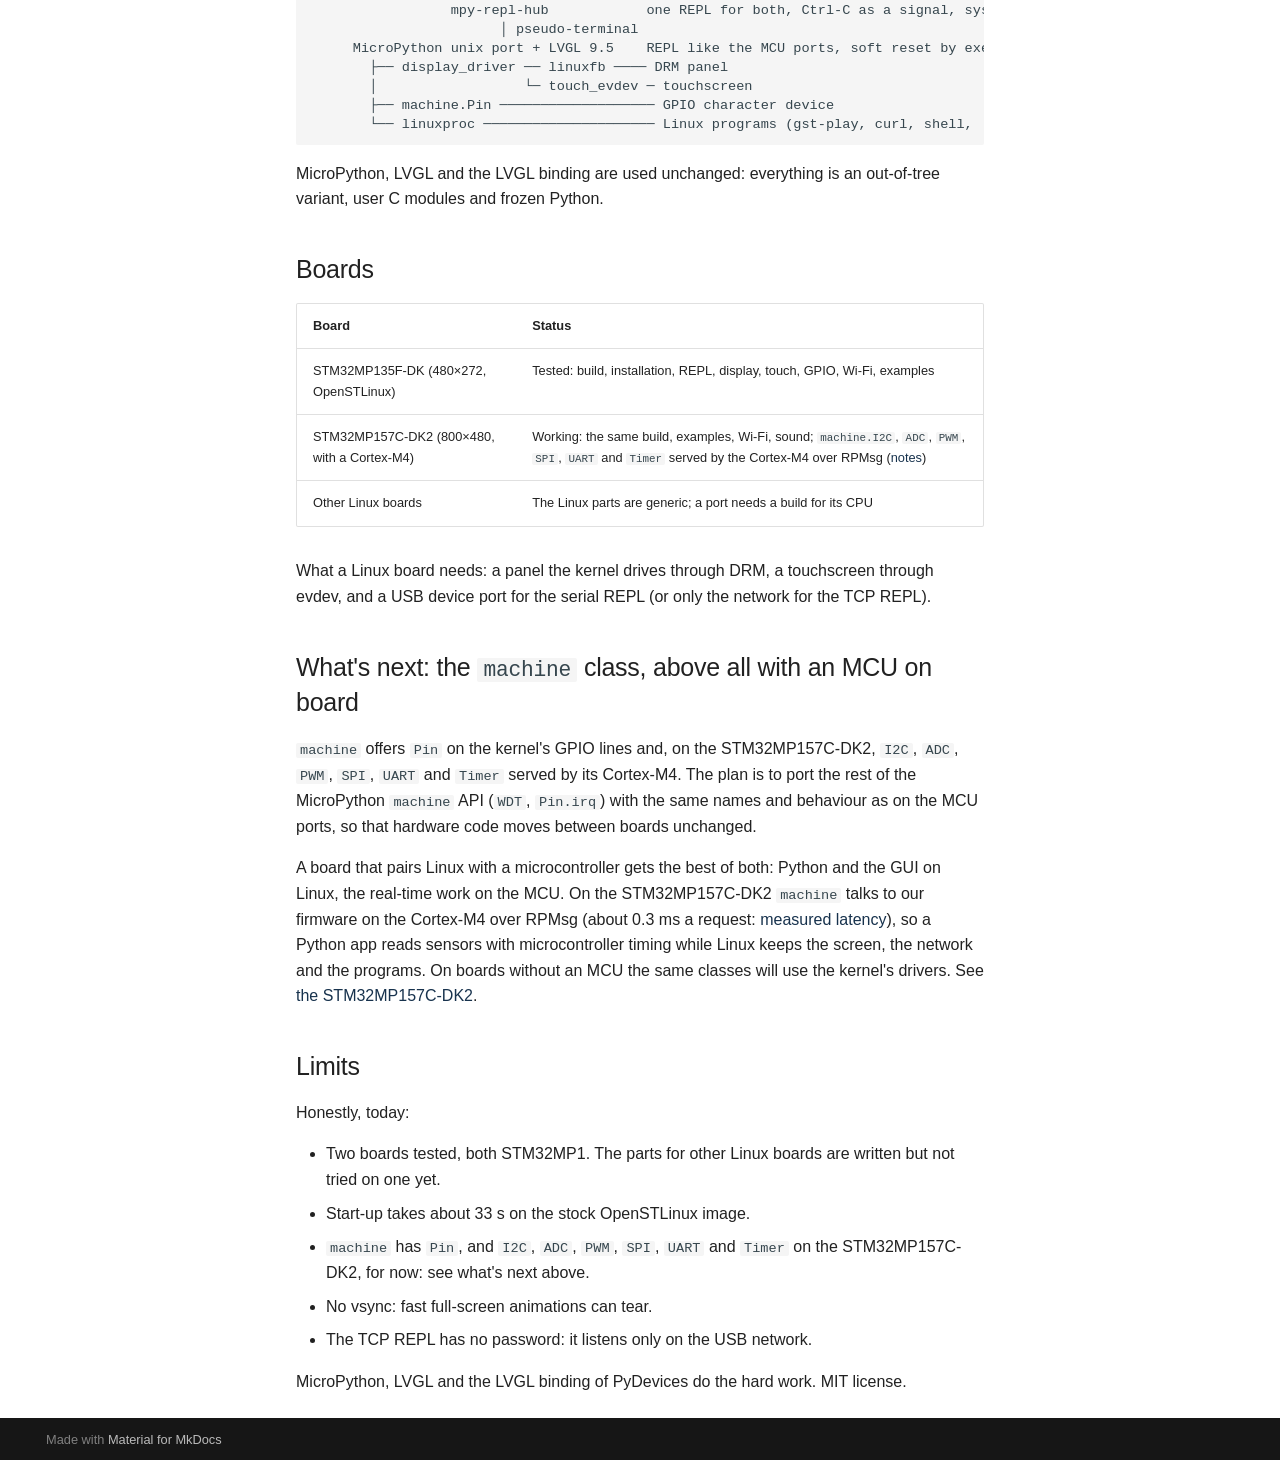
==== commit 30d08e3d: "Site: latency link" ====
--- a/index.html
+++ b/index.html
@@ -917,8 +917,9 @@
 hardware code moves between boards unchanged.</p>
 <p>A board that pairs Linux with a microcontroller gets the best of both: Python and the GUI on
 Linux, the real-time work on the MCU. On the STM32MP157C-DK2 <code>machine</code> talks to our firmware on the
-Cortex-M4 over RPMsg (about 0.35 ms a request), so a Python app reads sensors with microcontroller
-timing while Linux keeps the screen, the network and the programs. On boards without an MCU the
+Cortex-M4 over RPMsg (about 0.3 ms a request: <a href="stm32mp157c-dk2/#latency">measured latency</a>), so a Python app
+reads sensors with microcontroller timing while Linux keeps the screen, the network and the
+programs. On boards without an MCU the
 same classes will use the kernel's drivers.
 See <a href="stm32mp157c-dk2/">the STM32MP157C-DK2</a>.</p>
 <h2 id="limits">Limits<a class="headerlink" href="#limits" title="Permanent link">&para;</a></h2>
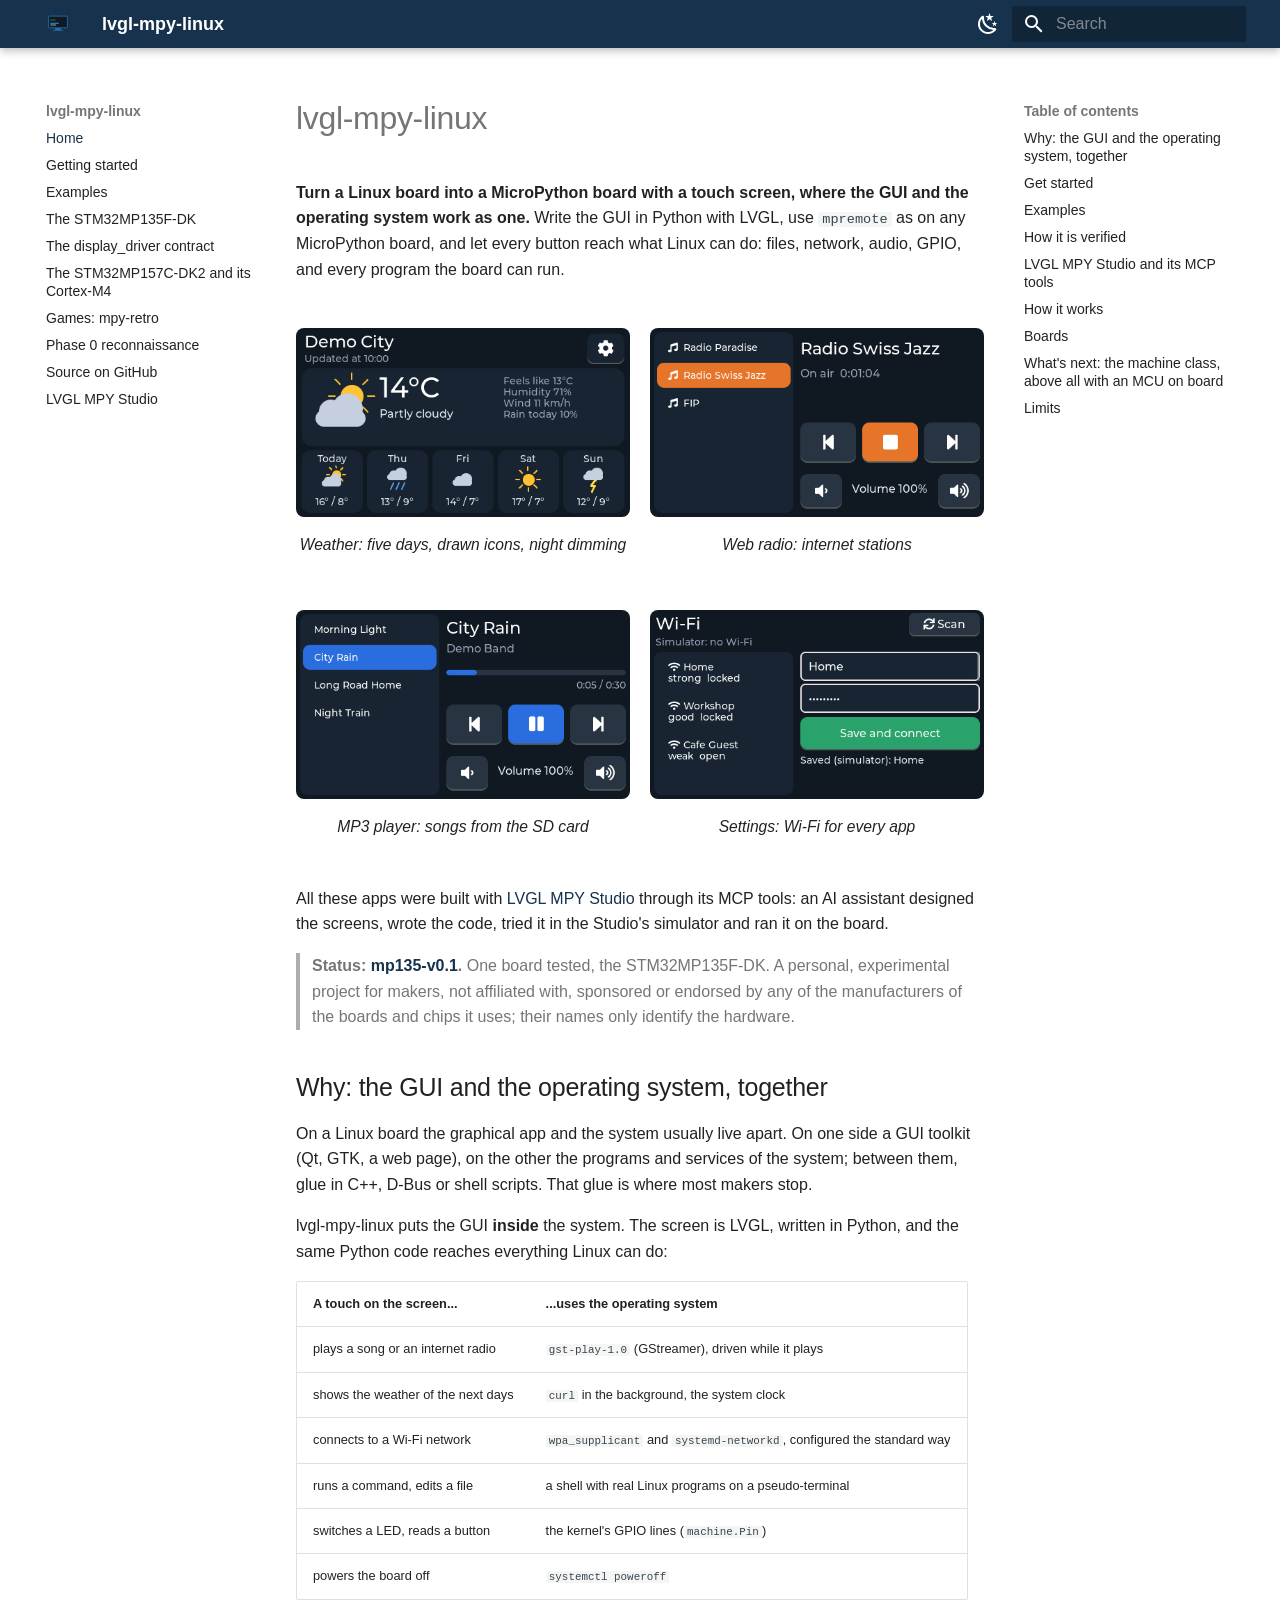
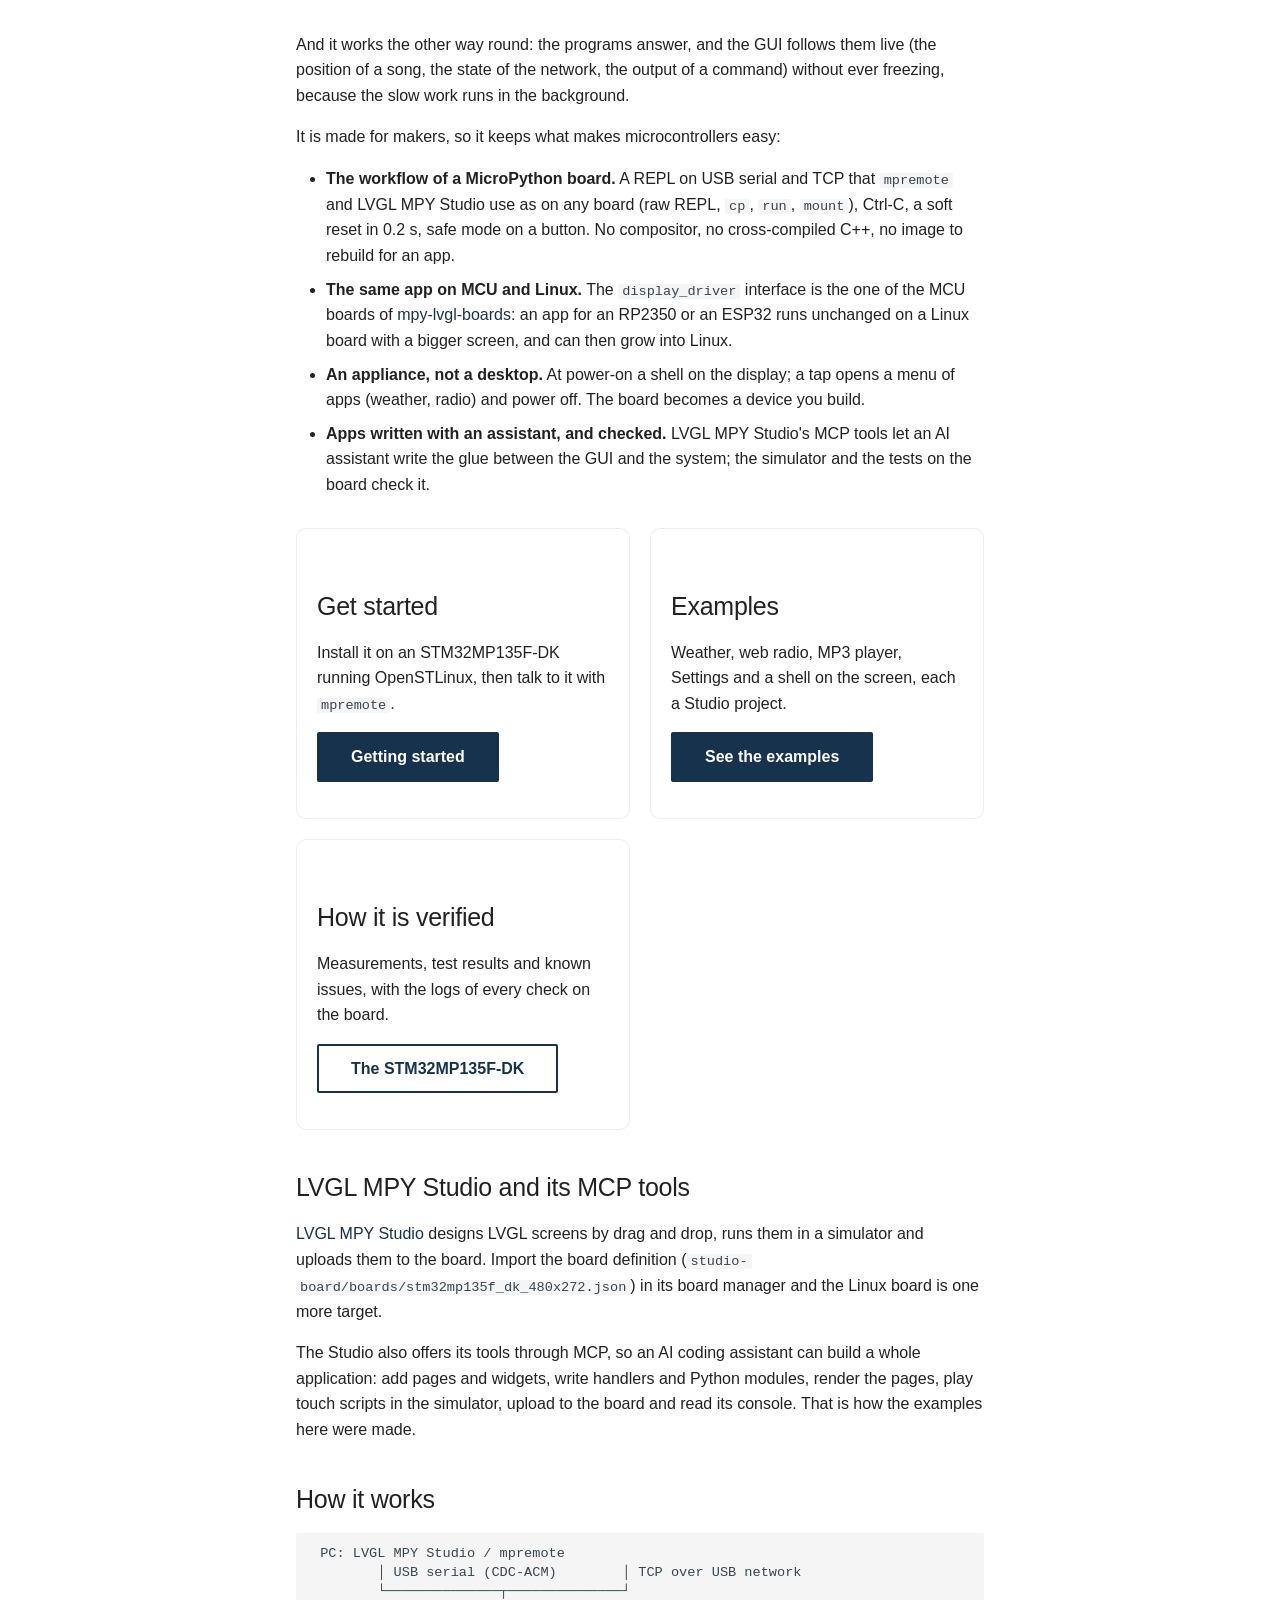
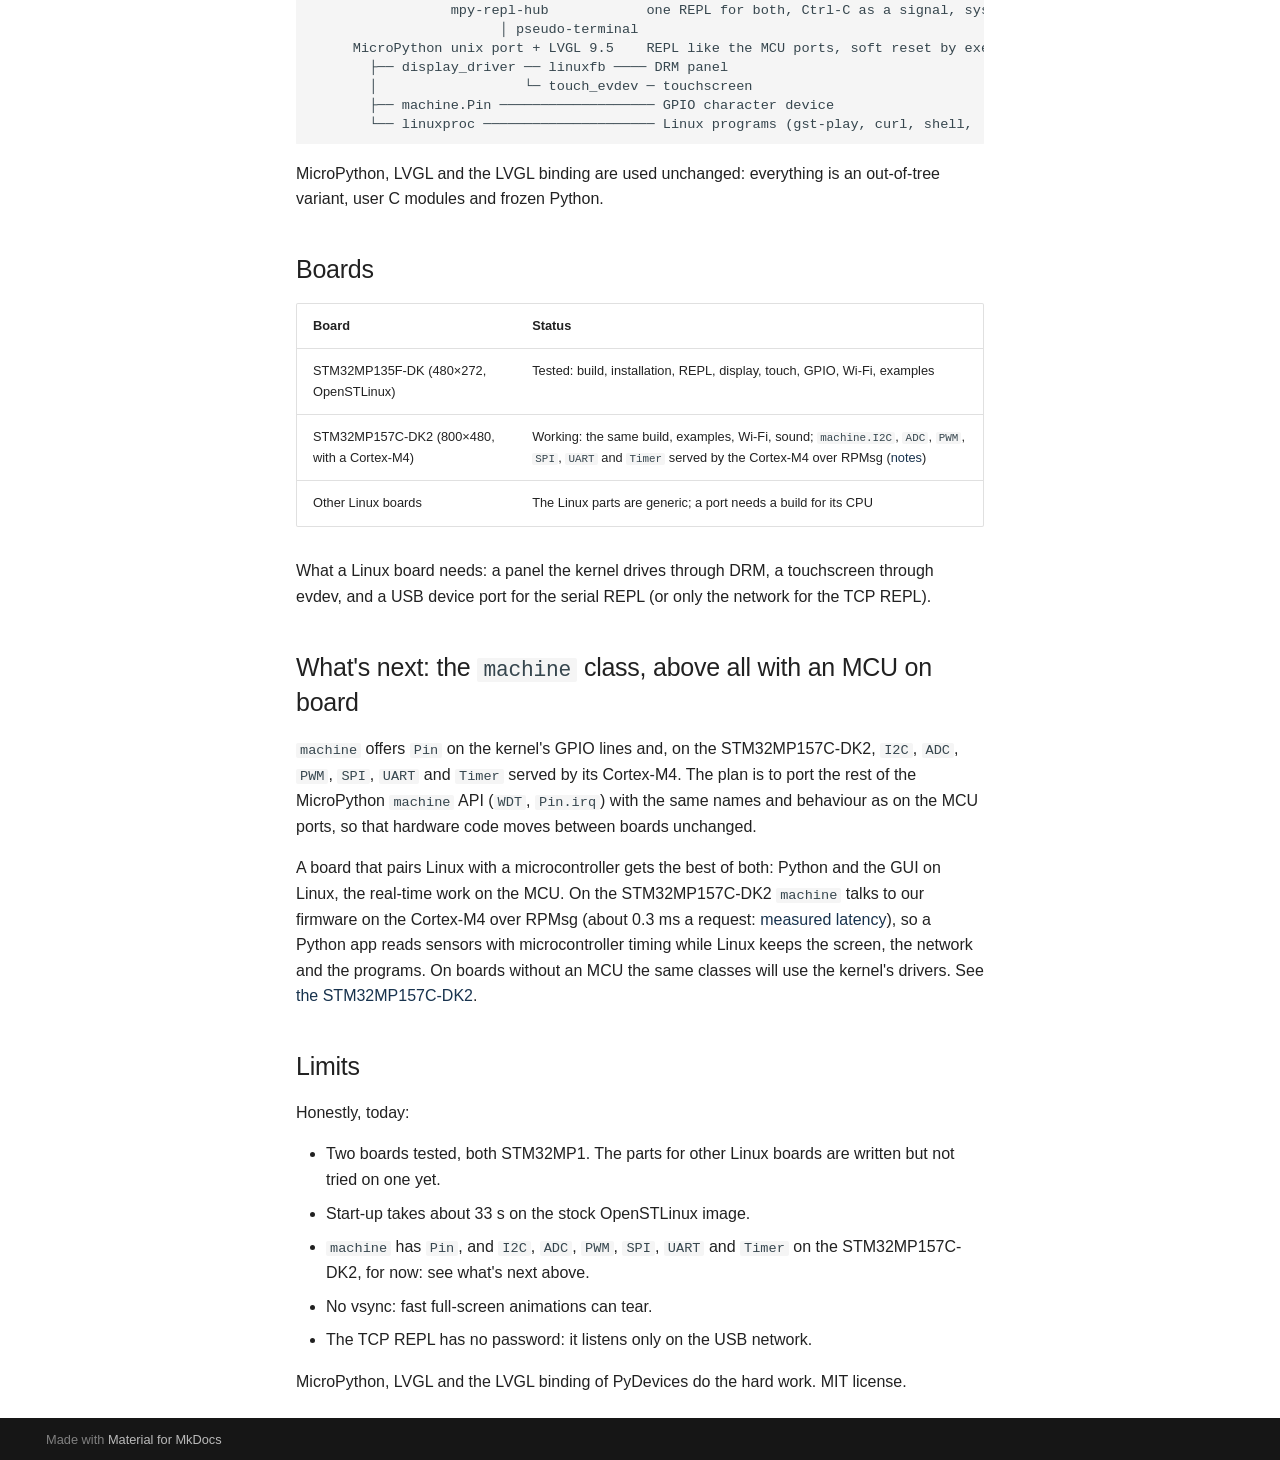
==== commit 0da1ddee: "Site: games" ====
--- a/index.html
+++ b/index.html
@@ -522,6 +522,33 @@
     
   
     The STM32MP157C-DK2 and its Cortex-M4
+  
+
+    
+  </span>
+  
+  
+
+      </a>
+    </li>
+  
+
+    
+      
+      
+  
+  
+  
+  
+    <li class="md-nav__item">
+      <a href="retro/" class="md-nav__link">
+        
+  
+  
+  <span class="md-ellipsis">
+    
+  
+    Games: mpy-retro
   
 
     
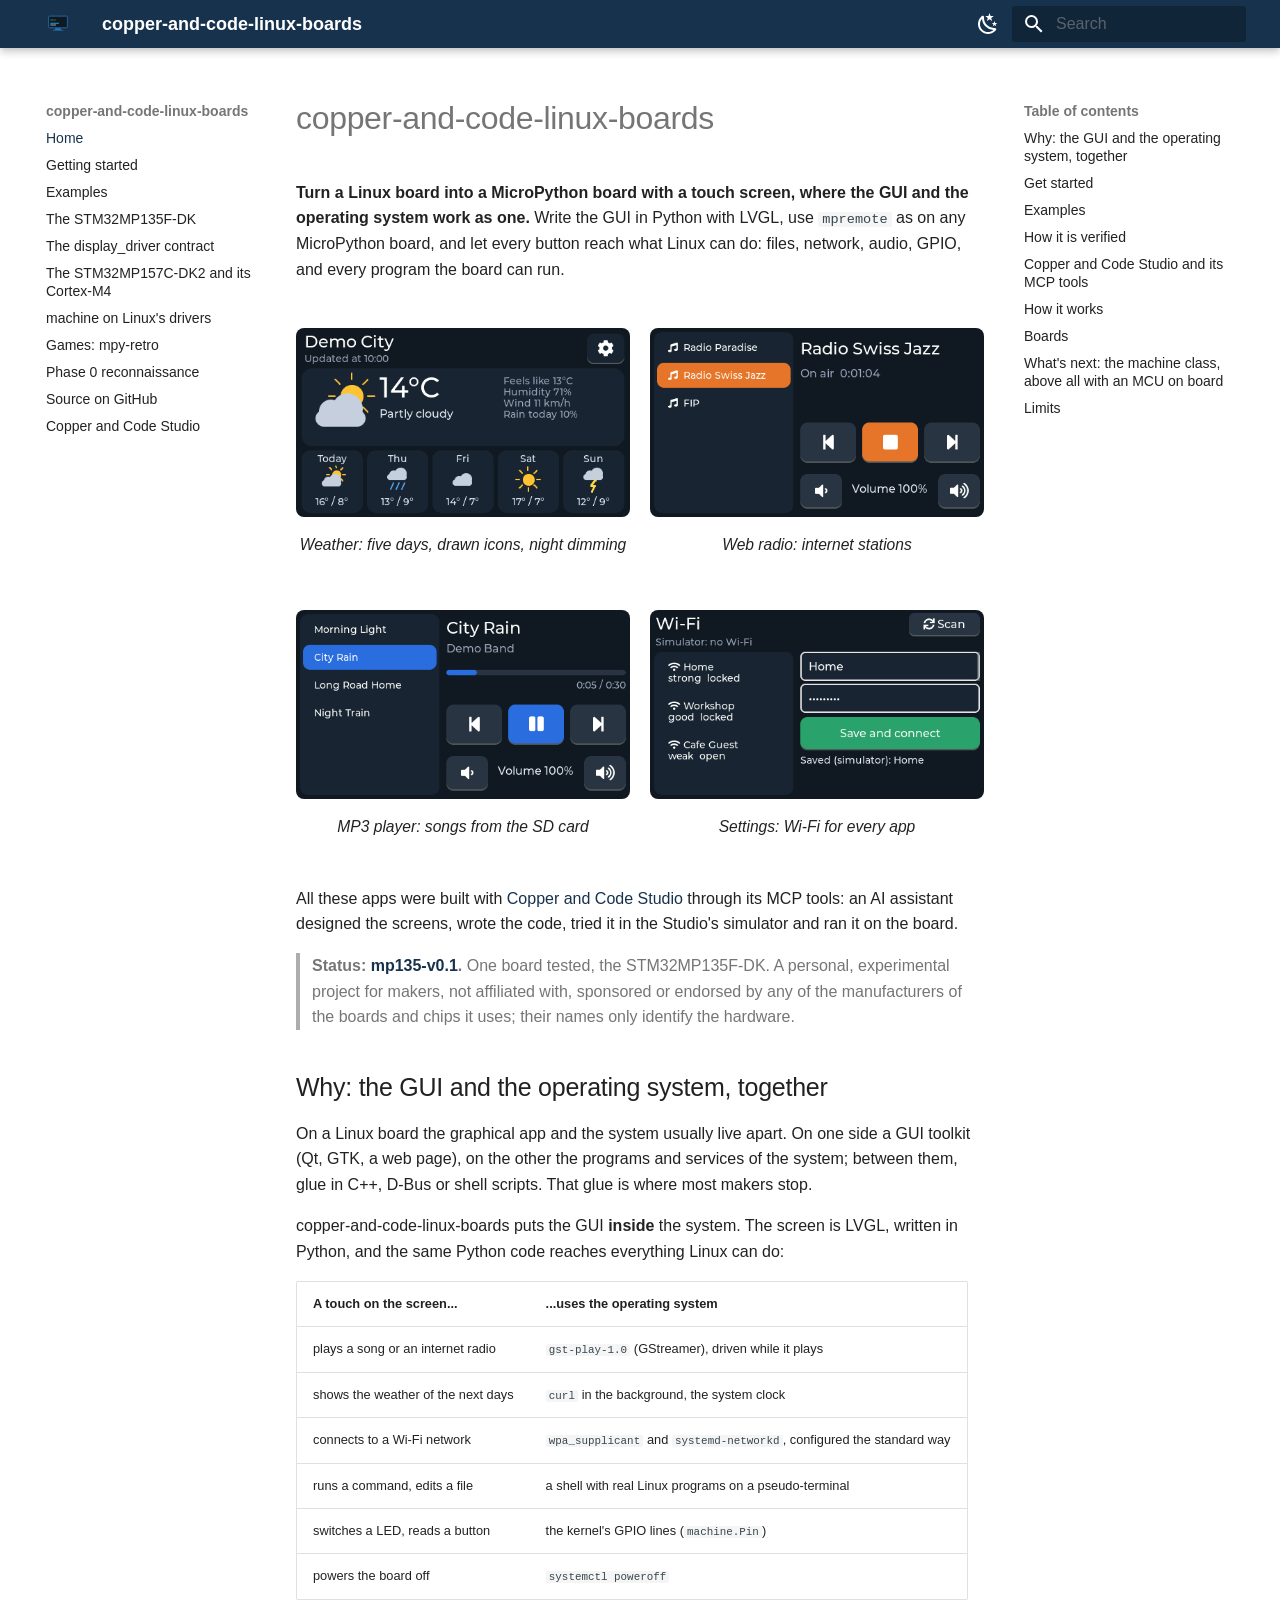
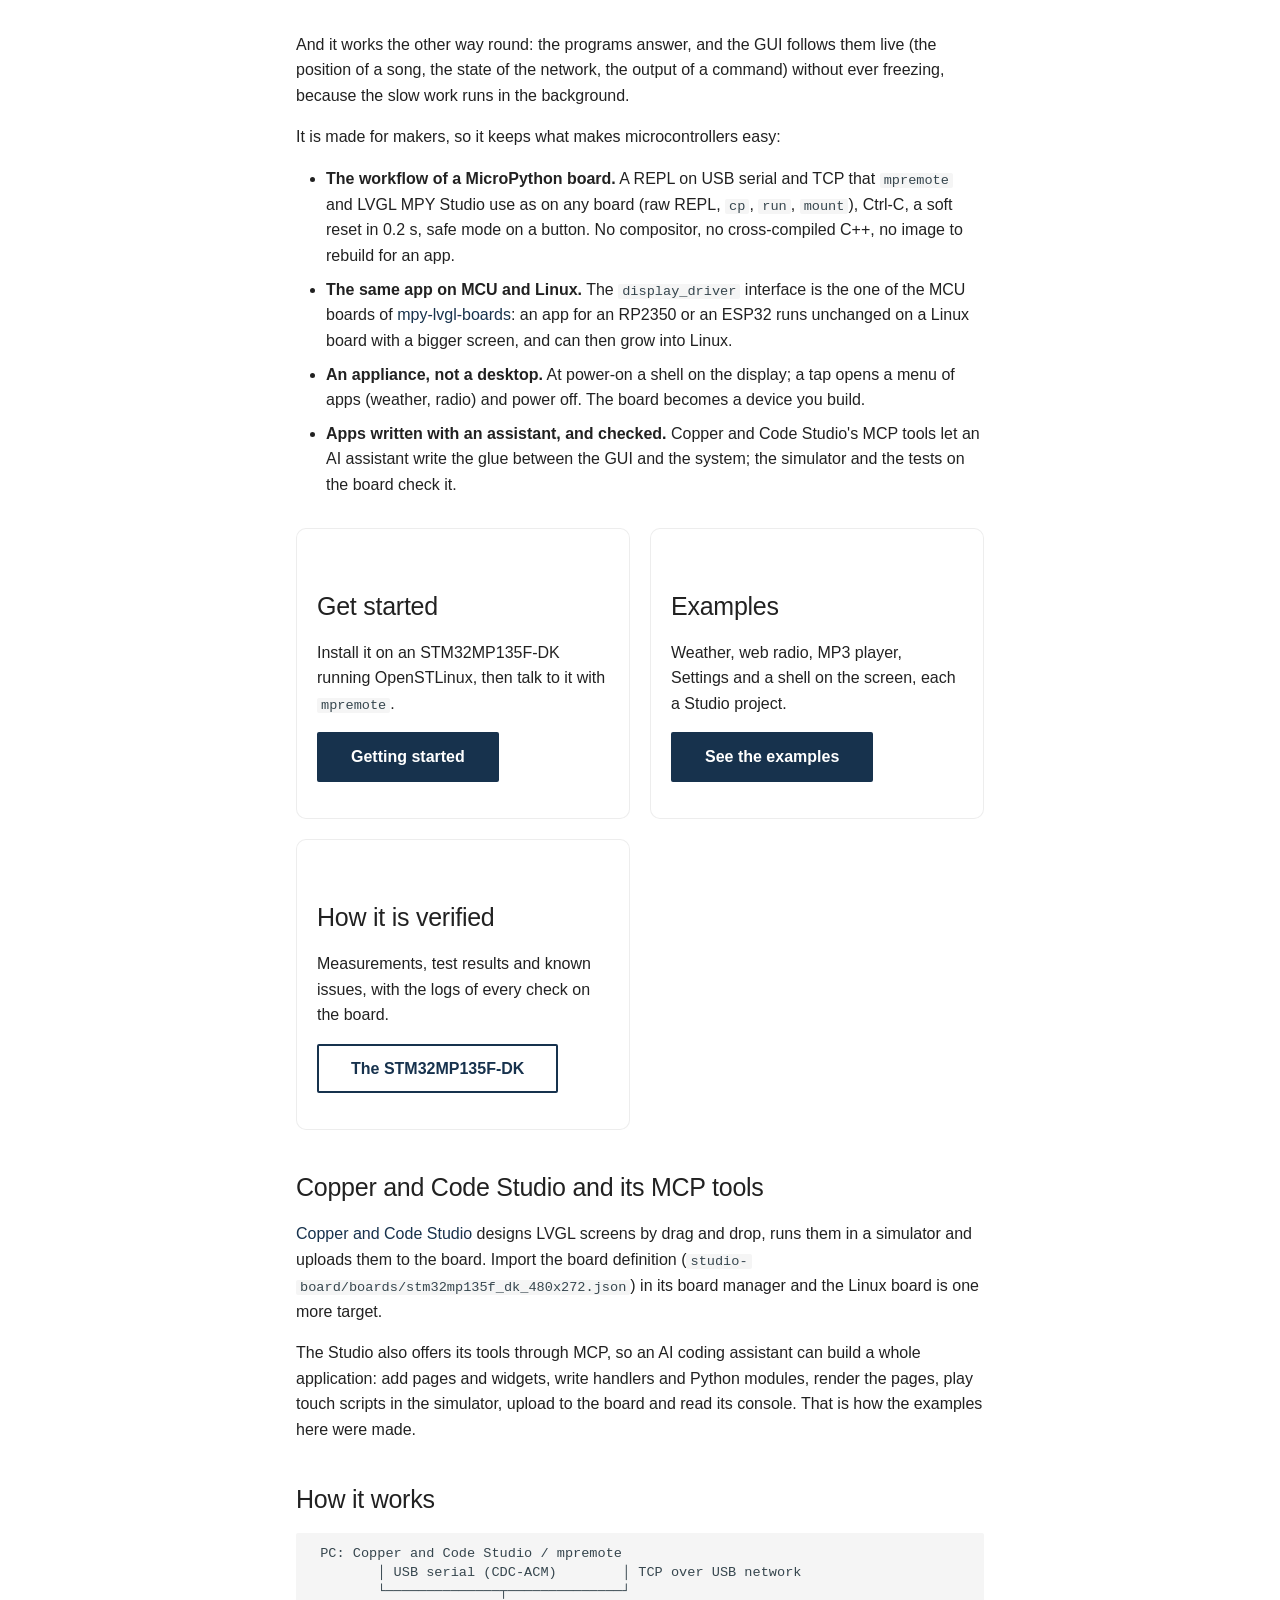
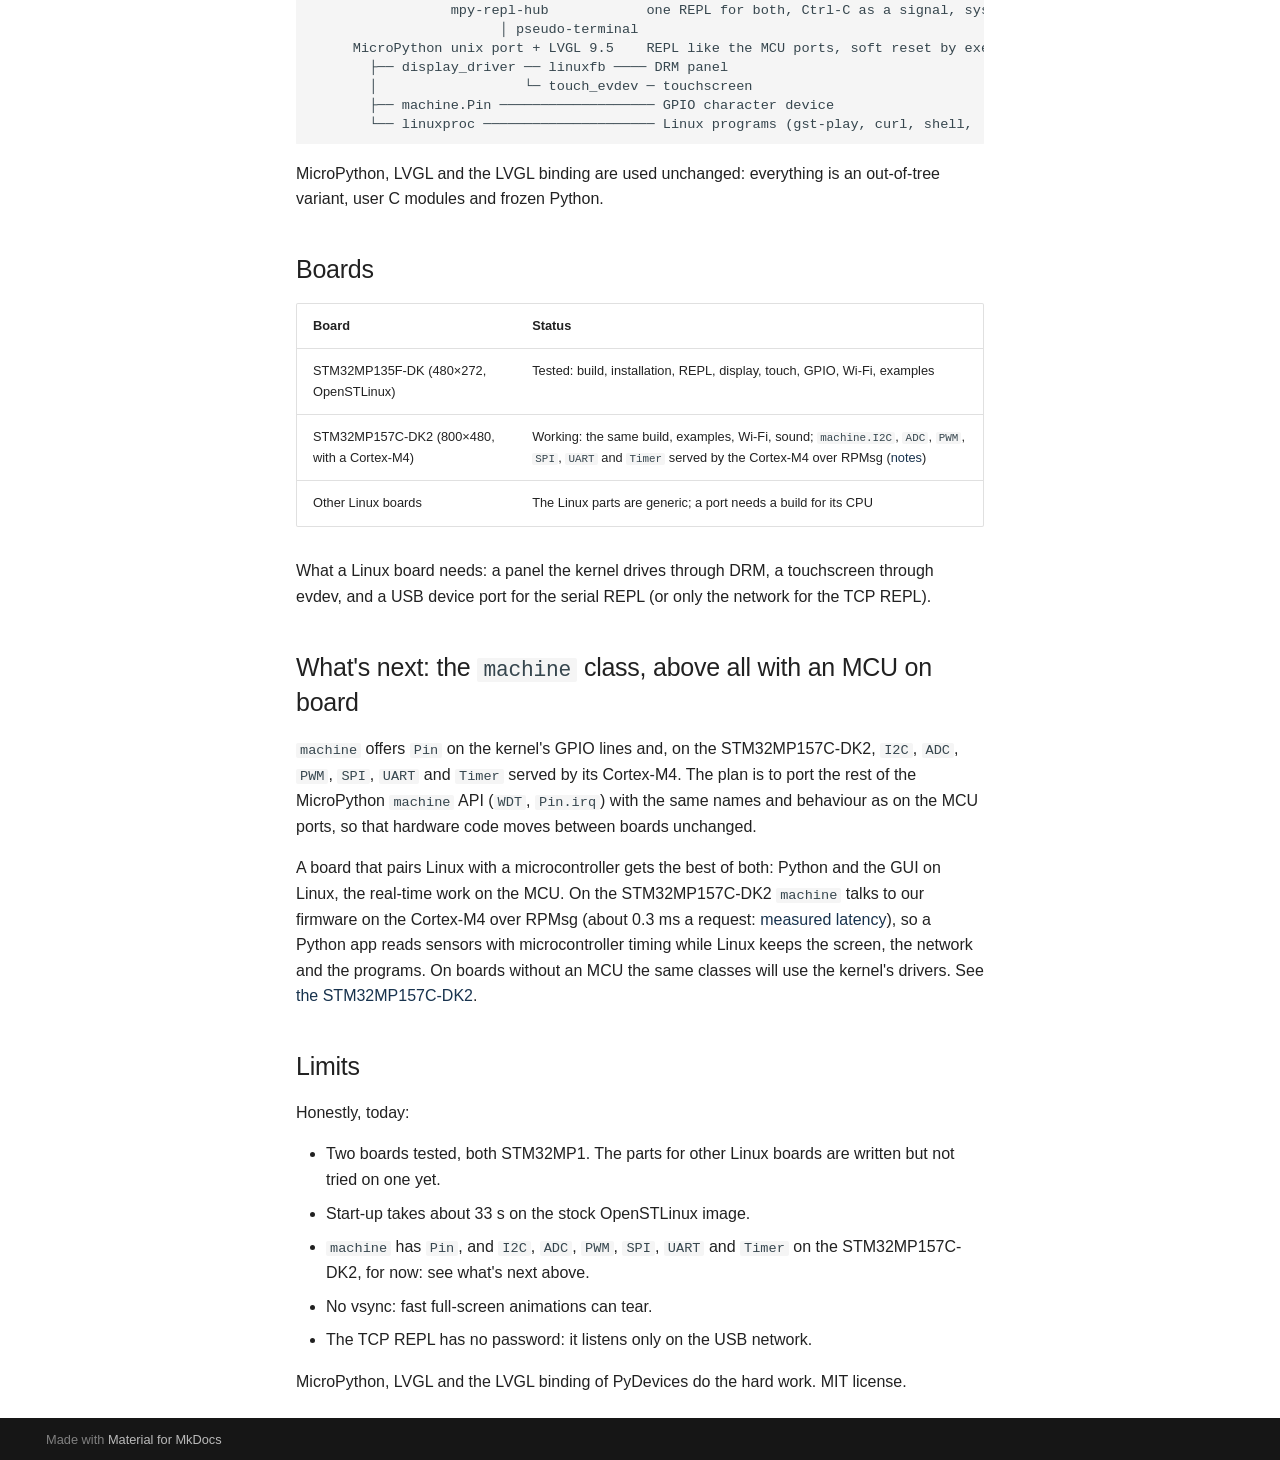
==== commit 776089b3: "Deployed 625fffd with MkDocs version: 1.6.1" ====
--- a/index.html
+++ b/index.html
@@ -10,7 +10,7 @@
       
       
       
-        <link rel="canonical" href="https://copper-and-code.github.io/lvgl-mpy-linux/">
+        <link rel="canonical" href="https://copper-and-code.github.io/copper-and-code-linux-boards/">
       
       
       
@@ -25,7 +25,7 @@
     
     
       
-        <title>lvgl-mpy-linux</title>
+        <title>copper-and-code-linux-boards</title>
       
     
     
@@ -72,7 +72,7 @@
     <div data-md-component="skip">
       
         
-        <a href="#lvgl-mpy-linux" class="md-skip">
+        <a href="#copper-and-code-linux-boards" class="md-skip">
           Skip to content
         </a>
       
@@ -88,7 +88,7 @@
 
 <header class="md-header md-header--shadow" data-md-component="header">
   <nav class="md-header__inner md-grid" aria-label="Header">
-    <a href="." title="lvgl-mpy-linux" class="md-header__button md-logo" aria-label="lvgl-mpy-linux" data-md-component="logo">
+    <a href="." title="copper-and-code-linux-boards" class="md-header__button md-logo" aria-label="copper-and-code-linux-boards" data-md-component="logo">
       
   <img src="images/logo.svg" alt="logo">
 
@@ -101,7 +101,7 @@
       <div class="md-header__ellipsis">
         <div class="md-header__topic">
           <span class="md-ellipsis">
-            lvgl-mpy-linux
+            copper-and-code-linux-boards
           </span>
         </div>
         <div class="md-header__topic" data-md-component="header-topic">
@@ -216,12 +216,12 @@
 
 <nav class="md-nav md-nav--primary" aria-label="Navigation" data-md-level="0">
   <label class="md-nav__title" for="__drawer">
-    <a href="." title="lvgl-mpy-linux" class="md-nav__button md-logo" aria-label="lvgl-mpy-linux" data-md-component="logo">
+    <a href="." title="copper-and-code-linux-boards" class="md-nav__button md-logo" aria-label="copper-and-code-linux-boards" data-md-component="logo">
       
   <img src="images/logo.svg" alt="logo">
 
     </a>
-    lvgl-mpy-linux
+    copper-and-code-linux-boards
   </label>
   
   <ul class="md-nav__list" data-md-scrollfix>
@@ -337,10 +337,10 @@
 </li>
       
         <li class="md-nav__item">
-  <a href="#lvgl-mpy-studio-and-its-mcp-tools" class="md-nav__link">
-    <span class="md-ellipsis">
-      
-        LVGL MPY Studio and its MCP tools
+  <a href="#copper-and-code-studio-and-its-mcp-tools" class="md-nav__link">
+    <span class="md-ellipsis">
+      
+        Copper and Code Studio and its MCP tools
       
     </span>
   </a>
@@ -541,14 +541,14 @@
   
   
     <li class="md-nav__item">
-      <a href="retro/" class="md-nav__link">
-        
-  
-  
-  <span class="md-ellipsis">
-    
-  
-    Games: mpy-retro
+      <a href="machine-linux/" class="md-nav__link">
+        
+  
+  
+  <span class="md-ellipsis">
+    
+  
+    machine on Linux's drivers
   
 
     
@@ -568,14 +568,14 @@
   
   
     <li class="md-nav__item">
-      <a href="ricognizione/" class="md-nav__link">
-        
-  
-  
-  <span class="md-ellipsis">
-    
-  
-    Phase 0 reconnaissance
+      <a href="retro/" class="md-nav__link">
+        
+  
+  
+  <span class="md-ellipsis">
+    
+  
+    Games: mpy-retro
   
 
     
@@ -595,14 +595,14 @@
   
   
     <li class="md-nav__item">
-      <a href="https://github.com/Copper-And-Code/lvgl-mpy-linux" class="md-nav__link">
-        
-  
-  
-  <span class="md-ellipsis">
-    
-  
-    Source on GitHub
+      <a href="ricognizione/" class="md-nav__link">
+        
+  
+  
+  <span class="md-ellipsis">
+    
+  
+    Phase 0 reconnaissance
   
 
     
@@ -622,14 +622,41 @@
   
   
     <li class="md-nav__item">
-      <a href="https://copper-and-code.github.io/lvgl-mpy-studio/" class="md-nav__link">
-        
-  
-  
-  <span class="md-ellipsis">
-    
-  
-    LVGL MPY Studio
+      <a href="https://github.com/Copper-And-Code/copper-and-code-linux-boards" class="md-nav__link">
+        
+  
+  
+  <span class="md-ellipsis">
+    
+  
+    Source on GitHub
+  
+
+    
+  </span>
+  
+  
+
+      </a>
+    </li>
+  
+
+    
+      
+      
+  
+  
+  
+  
+    <li class="md-nav__item">
+      <a href="https://copper-and-code.github.io/copper-and-code-studio/" class="md-nav__link">
+        
+  
+  
+  <span class="md-ellipsis">
+    
+  
+    Copper and Code Studio
   
 
     
@@ -713,10 +740,10 @@
 </li>
       
         <li class="md-nav__item">
-  <a href="#lvgl-mpy-studio-and-its-mcp-tools" class="md-nav__link">
-    <span class="md-ellipsis">
-      
-        LVGL MPY Studio and its MCP tools
+  <a href="#copper-and-code-studio-and-its-mcp-tools" class="md-nav__link">
+    <span class="md-ellipsis">
+      
+        Copper and Code Studio and its MCP tools
       
     </span>
   </a>
@@ -784,7 +811,7 @@
 
 
 
-<h1 id="lvgl-mpy-linux">lvgl-mpy-linux<a class="headerlink" href="#lvgl-mpy-linux" title="Permanent link">&para;</a></h1>
+<h1 id="copper-and-code-linux-boards">copper-and-code-linux-boards<a class="headerlink" href="#copper-and-code-linux-boards" title="Permanent link">&para;</a></h1>
 <p><strong>Turn a Linux board into a MicroPython board with a touch screen, where the GUI and the operating
 system work as one.</strong> Write the GUI in Python with LVGL, use <code>mpremote</code> as on any MicroPython board,
 and let every button reach what Linux can do: files, network, audio, GPIO, and every program the
@@ -807,11 +834,11 @@
 <figcaption>Settings: Wi-Fi for every app</figcaption>
 </figure>
 </div>
-<p>All these apps were built with <a href="https://copper-and-code.github.io/lvgl-mpy-studio/">LVGL MPY Studio</a>
+<p>All these apps were built with <a href="https://copper-and-code.github.io/copper-and-code-studio/">Copper and Code Studio</a>
 through its MCP tools: an AI assistant designed the screens, wrote the code, tried it in the
 Studio's simulator and ran it on the board.</p>
 <blockquote>
-<p><strong>Status: <a href="https://github.com/Copper-And-Code/lvgl-mpy-linux/releases/tag/mp135-v0.1">mp135-v0.1</a>.</strong>
+<p><strong>Status: <a href="https://github.com/Copper-And-Code/copper-and-code-linux-boards/releases/tag/mp135-v0.1">mp135-v0.1</a>.</strong>
 One board tested, the STM32MP135F-DK. A personal, experimental project for makers, not affiliated
 with, sponsored or endorsed by any of the manufacturers of the boards and chips it uses; their
 names only identify the hardware.</p>
@@ -820,7 +847,7 @@
 <p>On a Linux board the graphical app and the system usually live apart. On one side a GUI toolkit
 (Qt, GTK, a web page), on the other the programs and services of the system; between them, glue in
 C++, D-Bus or shell scripts. That glue is where most makers stop.</p>
-<p>lvgl-mpy-linux puts the GUI <strong>inside</strong> the system. The screen is LVGL, written in Python, and the
+<p>copper-and-code-linux-boards puts the GUI <strong>inside</strong> the system. The screen is LVGL, written in Python, and the
 same Python code reaches everything Linux can do:</p>
 <table>
 <thead>
@@ -869,7 +896,7 @@
   ESP32 runs unchanged on a Linux board with a bigger screen, and can then grow into Linux.</li>
 <li><strong>An appliance, not a desktop.</strong> At power-on a shell on the display; a tap opens a menu of apps
   (weather, radio) and power off. The board becomes a device you build.</li>
-<li><strong>Apps written with an assistant, and checked.</strong> LVGL MPY Studio's MCP tools let an AI assistant
+<li><strong>Apps written with an assistant, and checked.</strong> Copper and Code Studio's MCP tools let an AI assistant
   write the glue between the GUI and the system; the simulator and the tests on the board check it.</li>
 </ul>
 <div class="home-grid">
@@ -889,8 +916,8 @@
 <p><a class="md-button" href="stm32mp135f-dk/">The STM32MP135F-DK</a></p>
 </div>
 </div>
-<h2 id="lvgl-mpy-studio-and-its-mcp-tools">LVGL MPY Studio and its MCP tools<a class="headerlink" href="#lvgl-mpy-studio-and-its-mcp-tools" title="Permanent link">&para;</a></h2>
-<p><a href="https://copper-and-code.github.io/lvgl-mpy-studio/">LVGL MPY Studio</a> designs LVGL screens by drag
+<h2 id="copper-and-code-studio-and-its-mcp-tools">Copper and Code Studio and its MCP tools<a class="headerlink" href="#copper-and-code-studio-and-its-mcp-tools" title="Permanent link">&para;</a></h2>
+<p><a href="https://copper-and-code.github.io/copper-and-code-studio/">Copper and Code Studio</a> designs LVGL screens by drag
 and drop, runs them in a simulator and uploads them to the board. Import the board definition
 (<code>studio-board/boards/stm32mp135f_dk_480x272.json</code>) in its board manager and the Linux board is one
 more target.</p>
@@ -899,7 +926,7 @@
 touch scripts in the simulator, upload to the board and read its console. That is how the examples
 here were made.</p>
 <h2 id="how-it-works">How it works<a class="headerlink" href="#how-it-works" title="Permanent link">&para;</a></h2>
-<div class="highlight"><pre><span></span><code> PC: LVGL MPY Studio / mpremote
+<div class="highlight"><pre><span></span><code> PC: Copper and Code Studio / mpremote
         │ USB serial (CDC-ACM)        │ TCP over USB network
         └──────────────┬──────────────┘
                  mpy-repl-hub            one REPL for both, Ctrl-C as a signal, systemd watchdog
--- a/stylesheets/site.css
+++ b/stylesheets/site.css
@@ -75,7 +75,7 @@
   }
 }
 
-/* lvgl-mpy-linux: screenshots of the panel, 480x272 */
+/* copper-and-code-linux-boards: screenshots of the panel, 480x272 */
 .shot-grid {
   display: grid;
   grid-template-columns: repeat(auto-fit, minmax(220px, 1fr));
